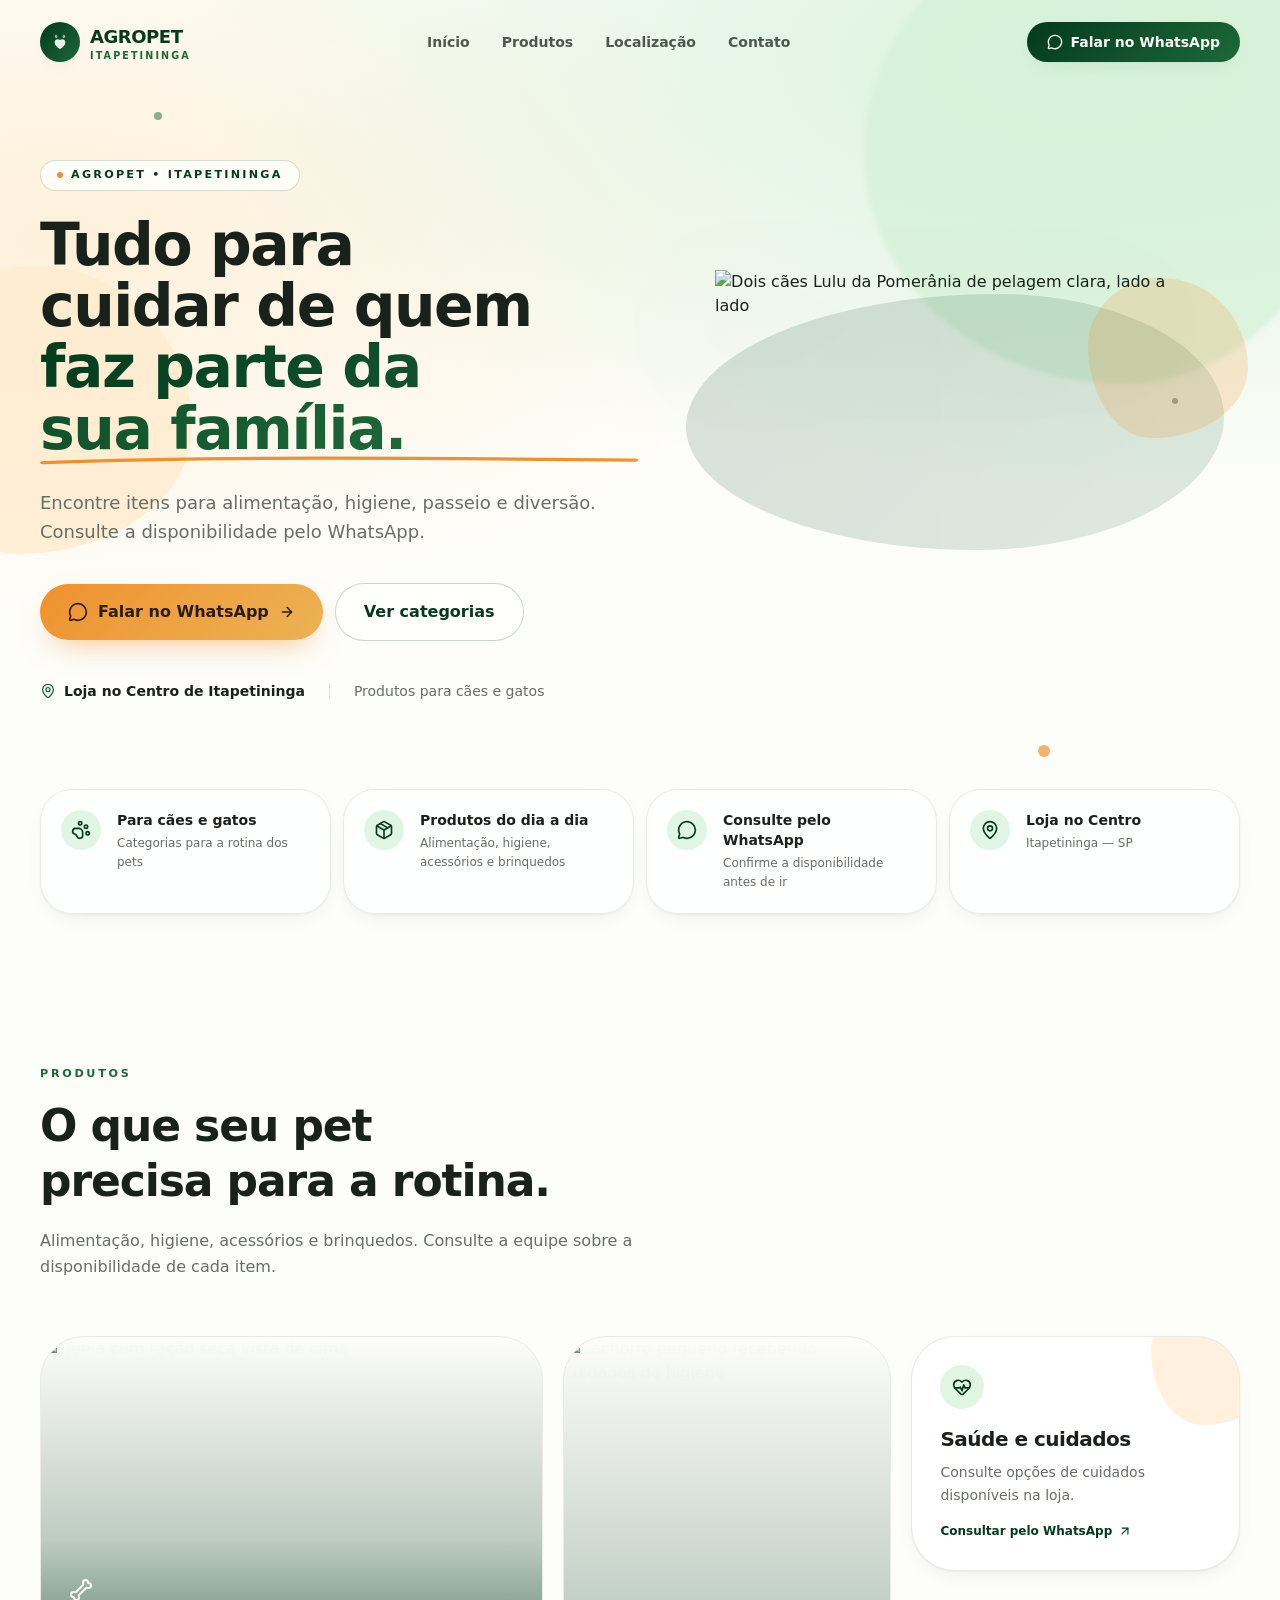
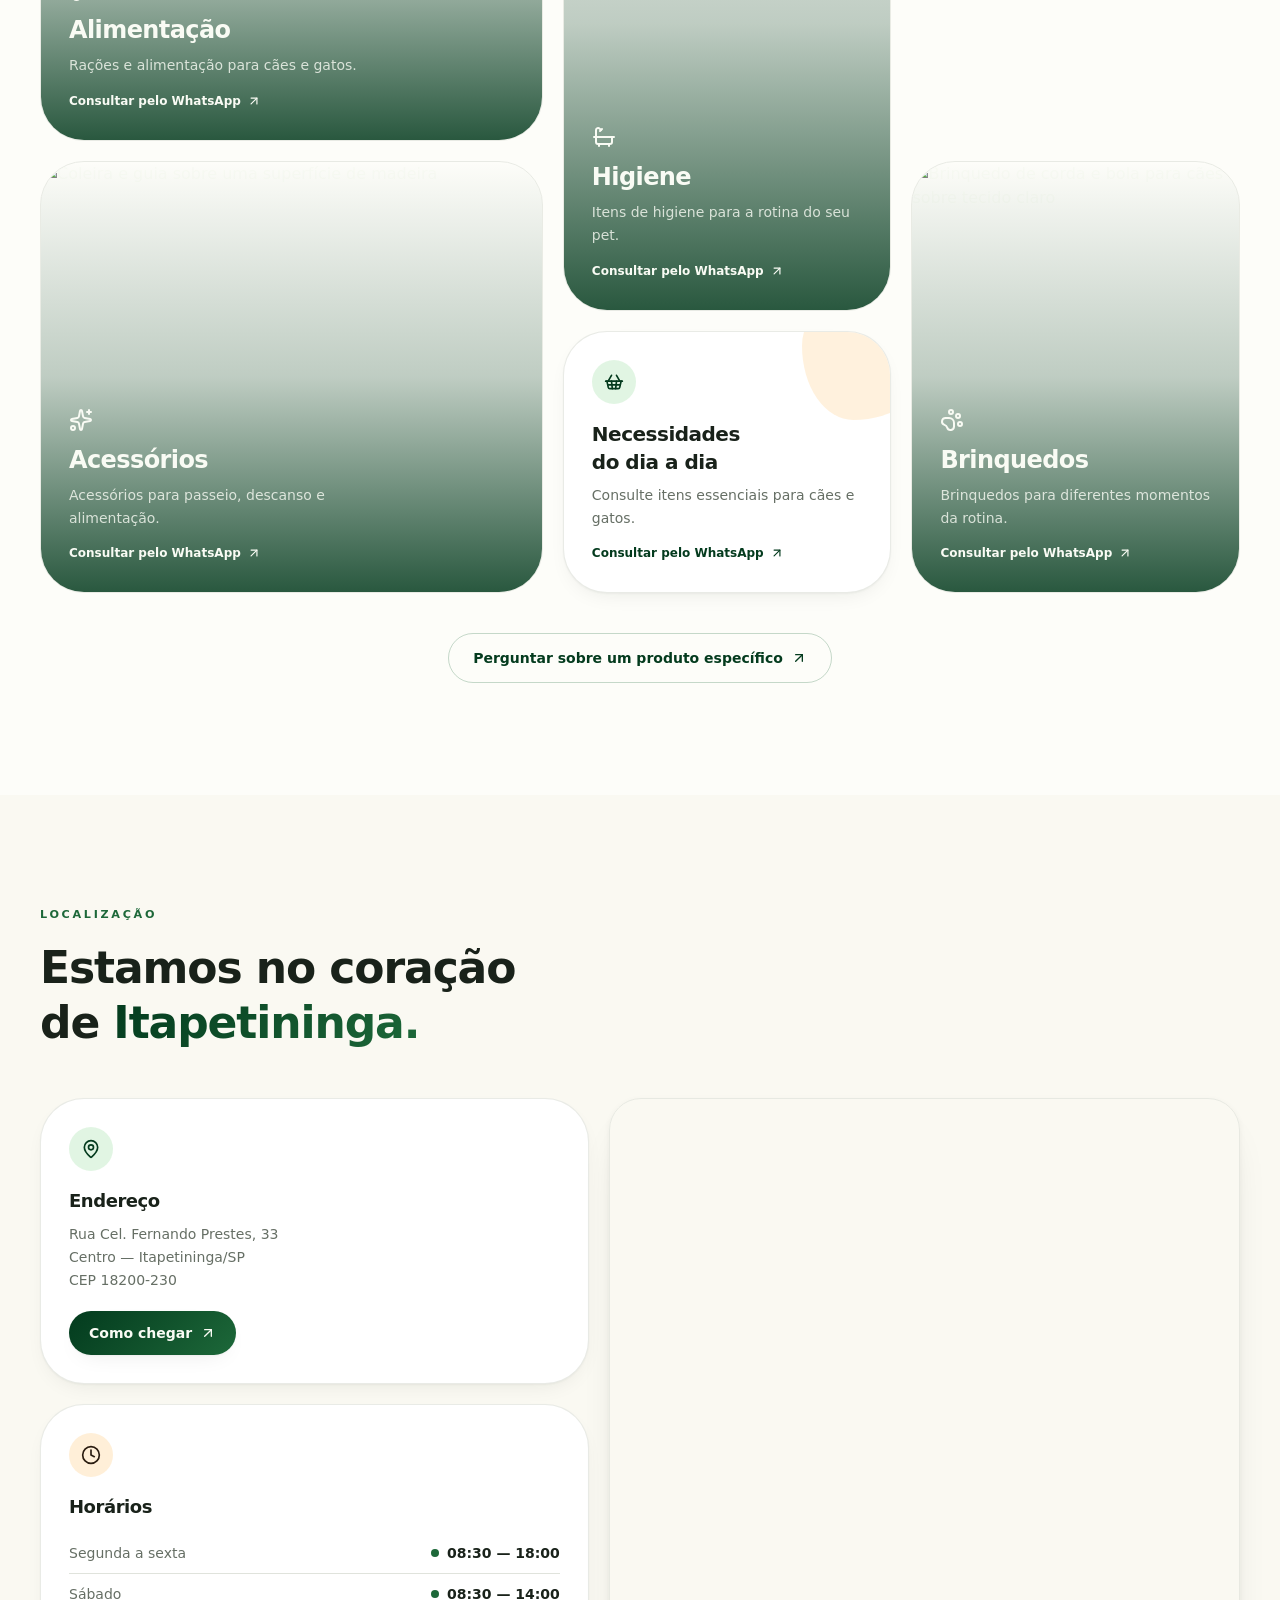
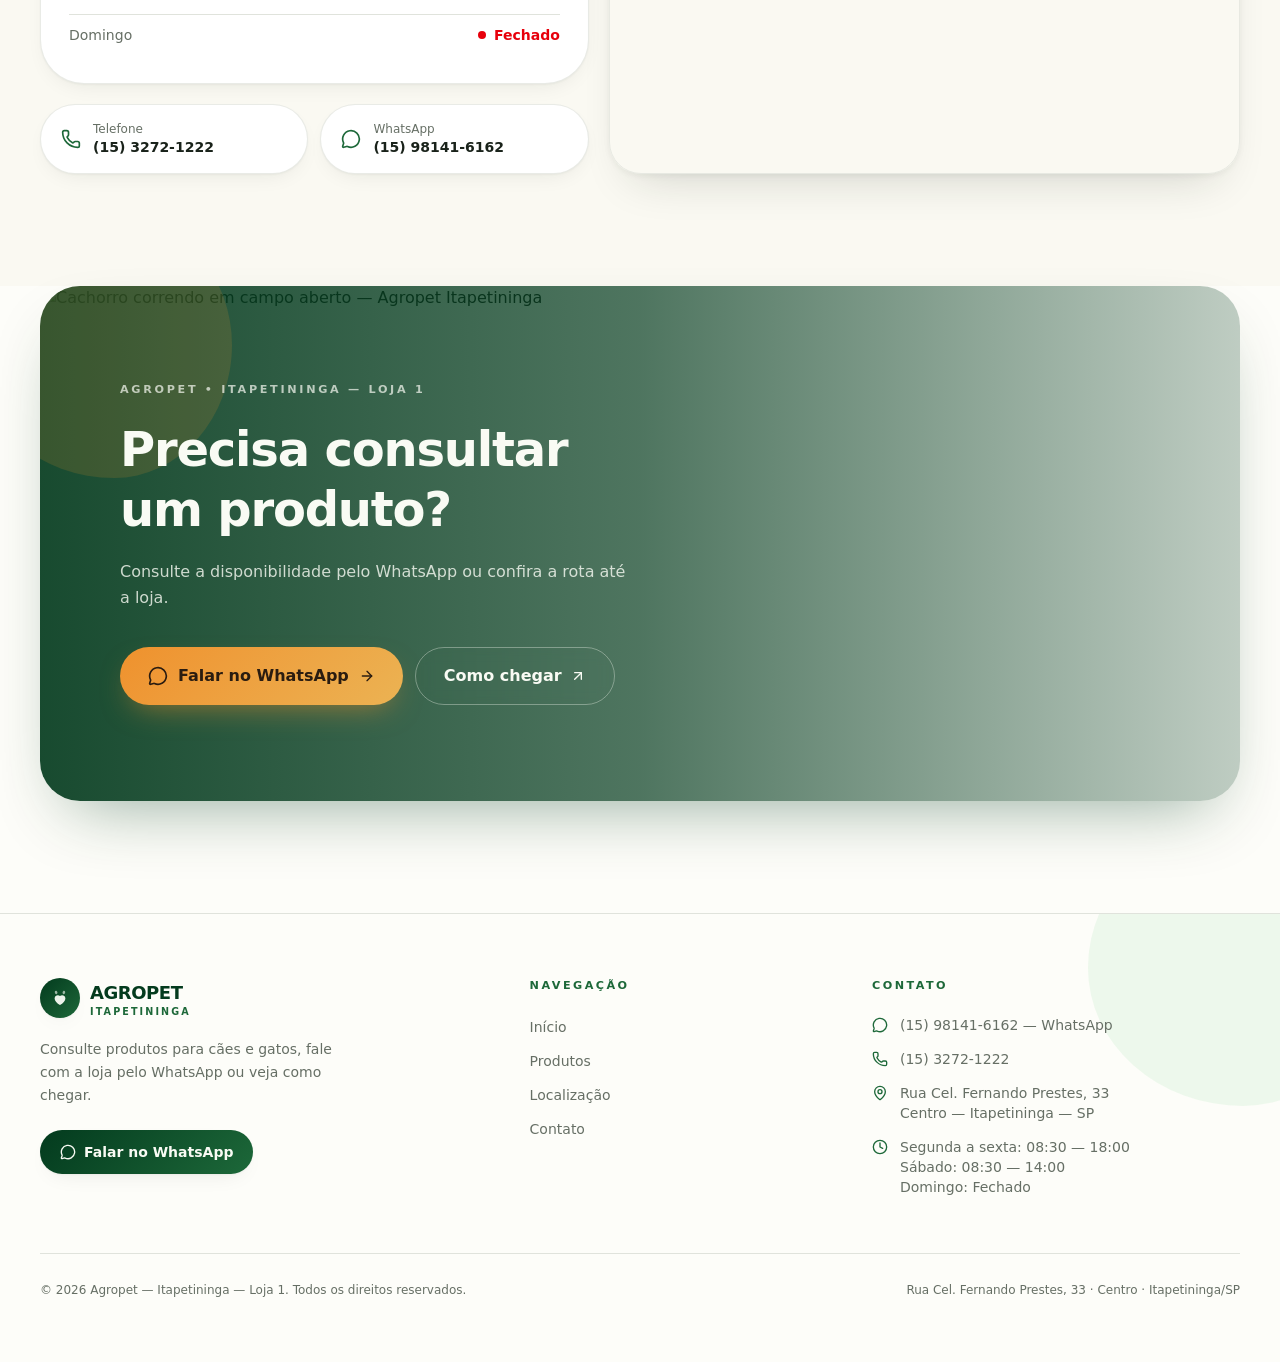
==== index.html @ 27185037 "Add files via upload" ====
<!doctype html><html lang="pt-BR"><head><meta charset="utf-8"><meta name="viewport" content="width=device-width,initial-scale=1"><title>Agropet — Estudo de Gustavo Furlan</title><meta name="description" content="Estudo de portfólio para a Agropet Itapetininga, por Gustavo Furlan."><link rel="preconnect" href="https://fonts.googleapis.com"><link rel="preconnect" href="https://fonts.gstatic.com" crossorigin><link href="fonts/fonts.css" rel="stylesheet"><link rel="stylesheet" href="style.css"><script src="script.js" defer></script></head><body><div id="root"></div><noscript>Ative o JavaScript para explorar este projeto. </noscript></body></html>
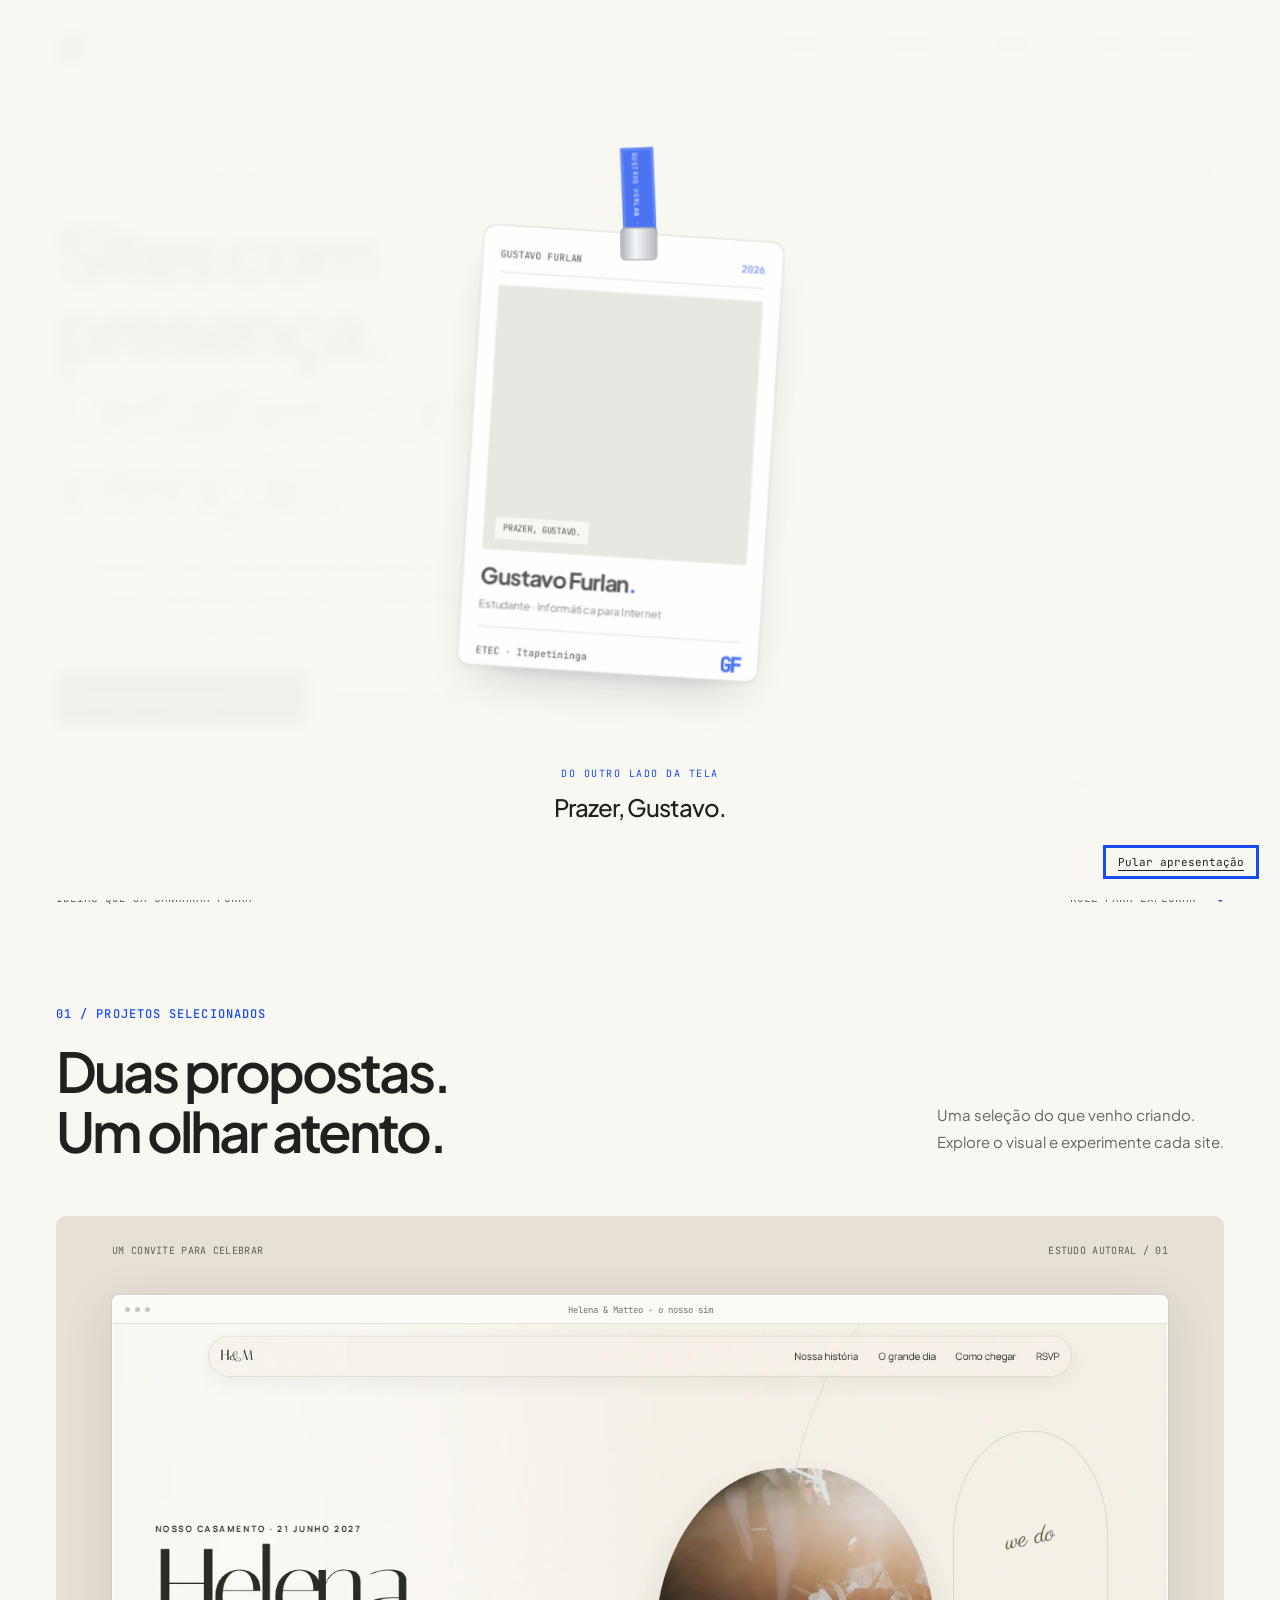
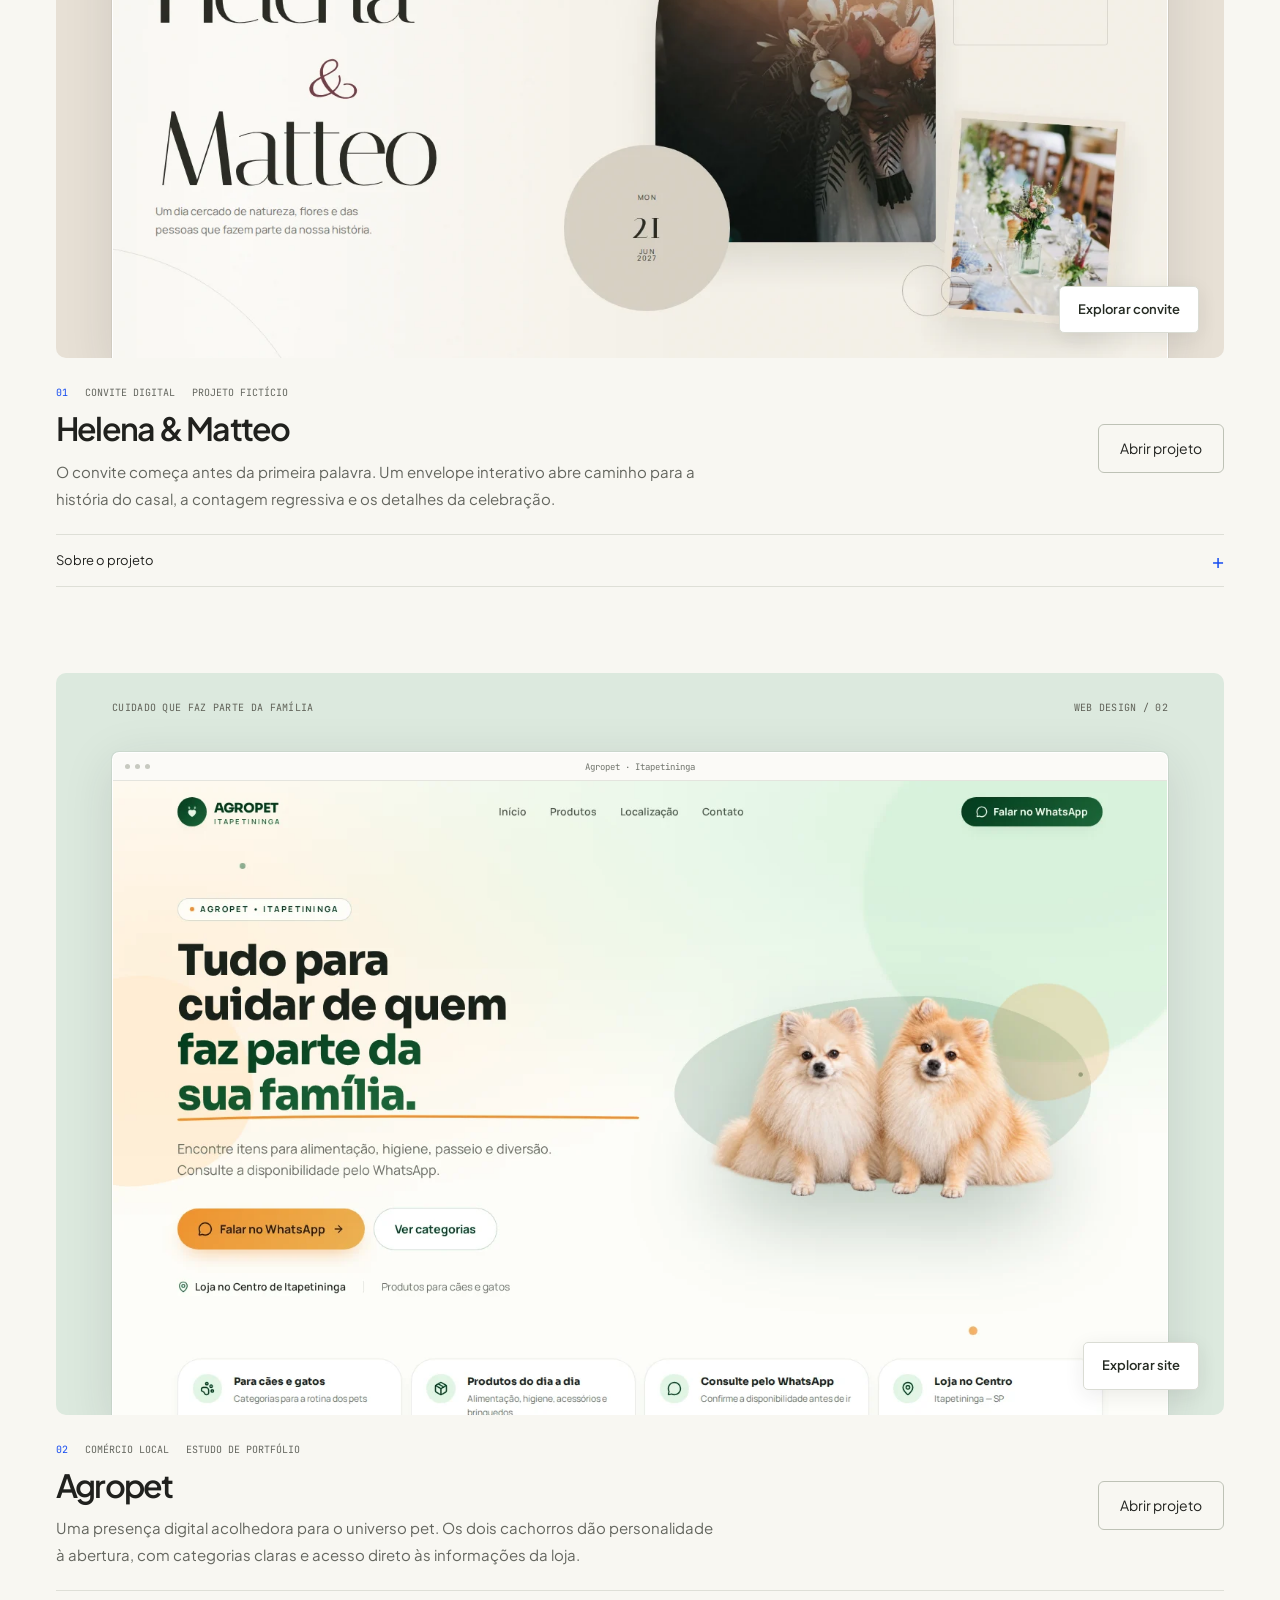
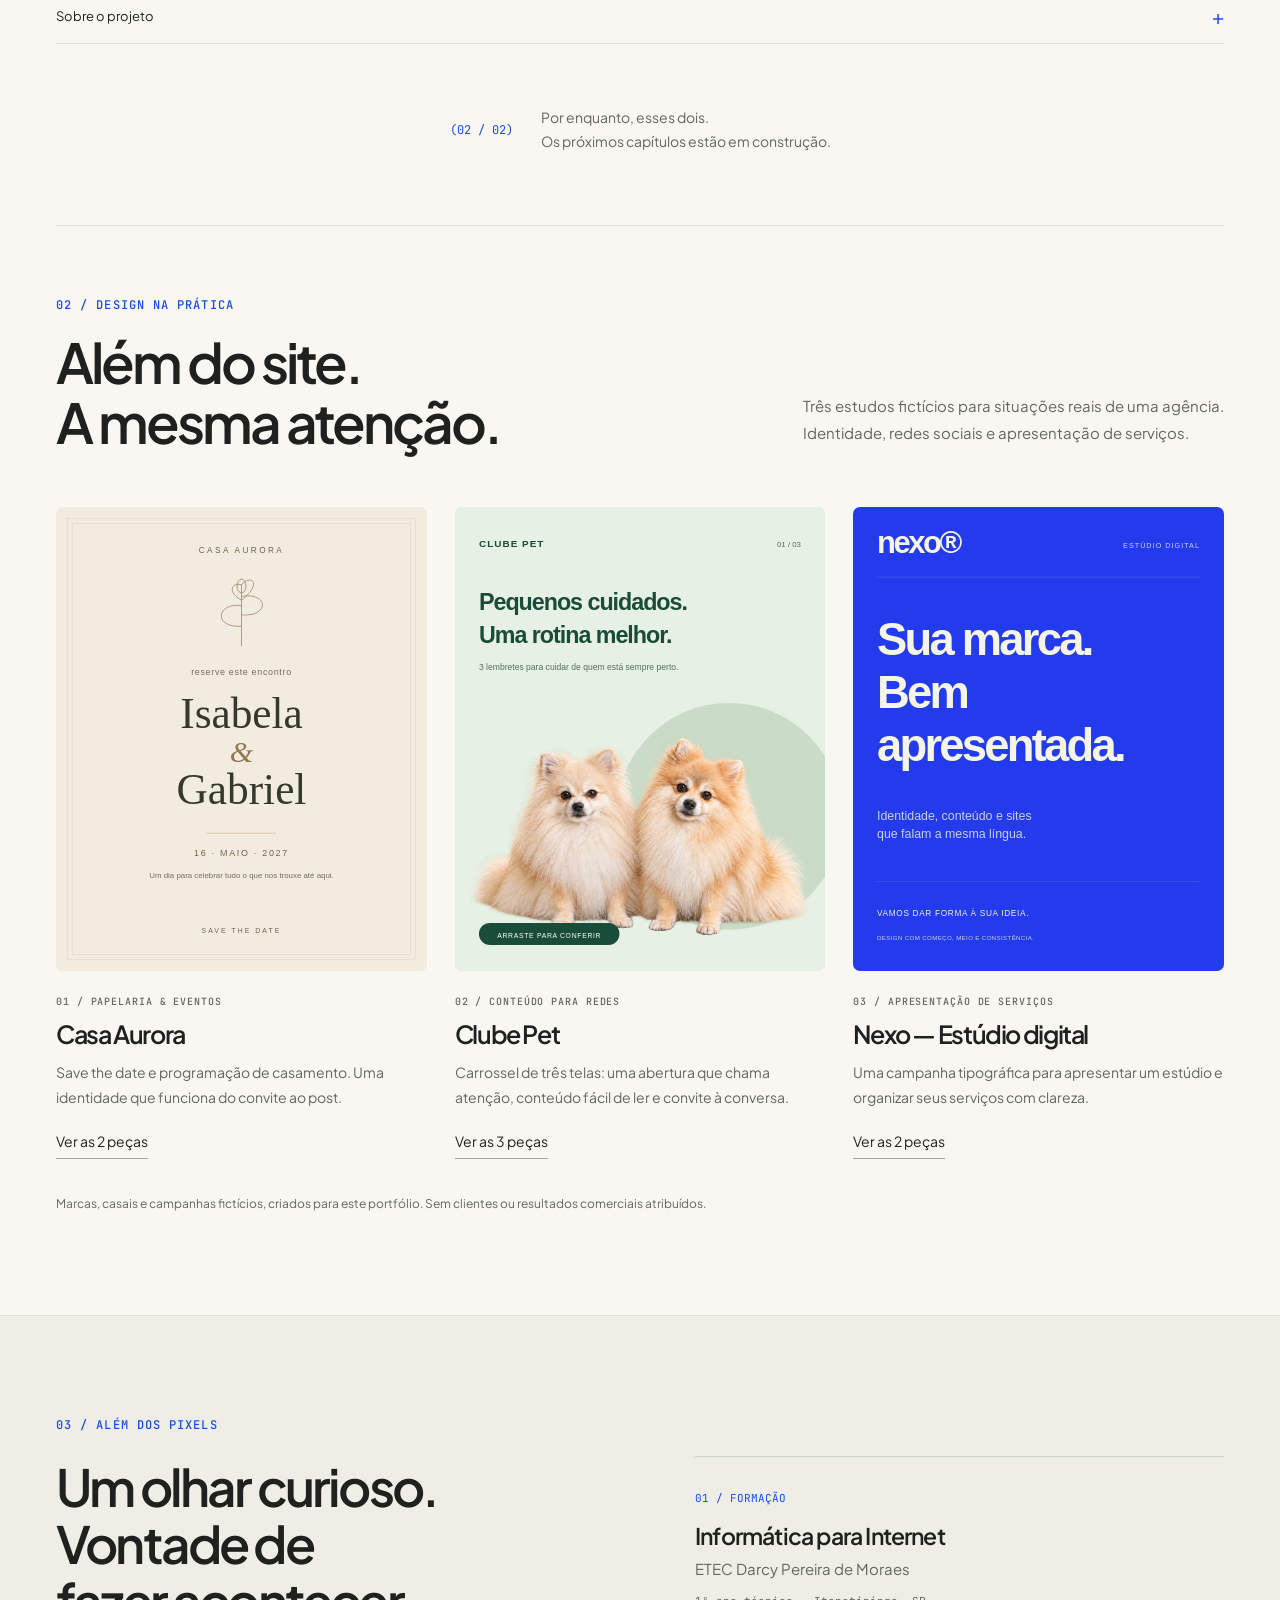
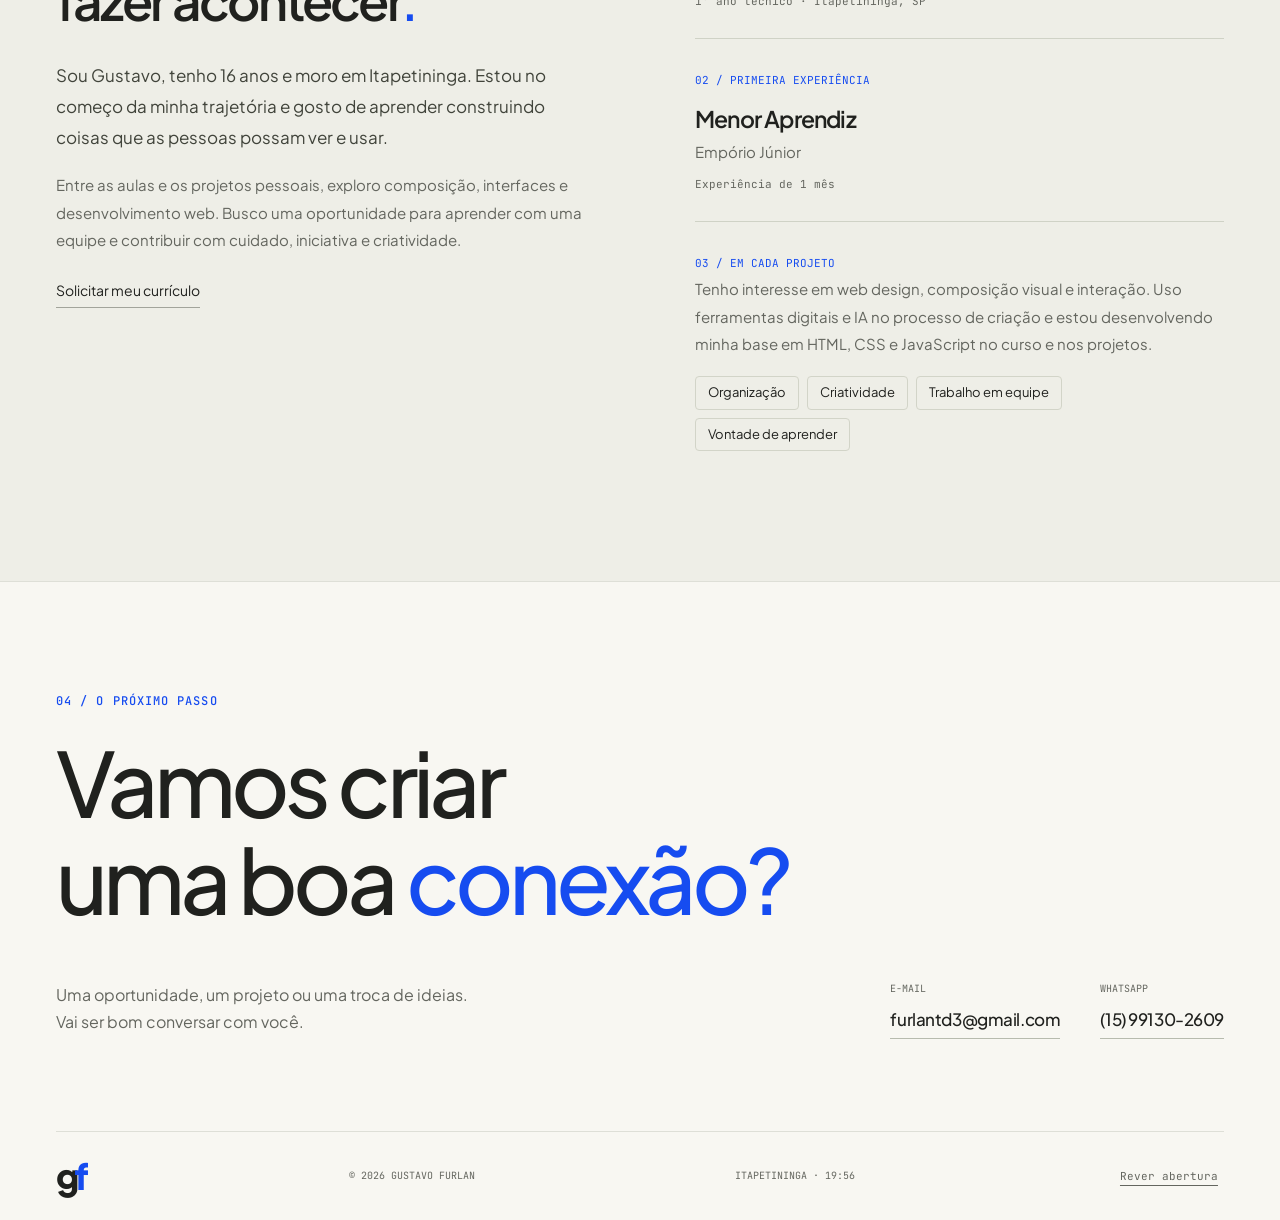
==== commit 6d241edc: "Add files via upload" ====
--- a/index.html
+++ b/index.html
@@ -1 +1,40 @@
-<!doctype html><html lang="pt-BR"><head><meta charset="utf-8"><meta name="viewport" content="width=device-width,initial-scale=1"><title>Agropet — Estudo de Gustavo Furlan</title><meta name="description" content="Estudo de portfólio para a Agropet Itapetininga, por Gustavo Furlan."><link rel="preconnect" href="https://fonts.googleapis.com"><link rel="preconnect" href="https://fonts.gstatic.com" crossorigin><link href="fonts/fonts.css" rel="stylesheet"><link rel="stylesheet" href="style.css"><script src="script.js" defer></script></head><body><div id="root"></div><noscript>Ative o JavaScript para explorar este projeto. </noscript></body></html>
+<!doctype html>
+<html lang="pt-BR">
+<head>
+<meta charset="UTF-8"><meta name="viewport" content="width=device-width,initial-scale=1">
+<title>Portfólio — Gustavo Furlan</title>
+<meta name="description" content="Portfólio de Gustavo Furlan. Estudante de Informática para Internet em Itapetininga. Projetos de web design, interfaces e experiências digitais.">
+<meta name="theme-color" content="#f8f7f2"><meta property="og:title" content="Portfólio — Gustavo Furlan"><meta property="og:description" content="Design, código e vontade de criar. Conheça meus projetos."><meta property="og:type" content="website">
+<link rel="icon" href="assets--favicon.svg" type="image/svg+xml">
+<link rel="preconnect" href="https://fonts.googleapis.com"><link rel="preconnect" href="https://fonts.gstatic.com" crossorigin>
+<link href="fonts--fonts.css" rel="stylesheet">
+<link rel="stylesheet" href="style.css"><script src="script.js" defer></script>
+</head>
+<body>
+<a class="skip" href="#conteudo">Pular para o conteúdo</a>
+<div class="intro" id="intro" aria-hidden="true">
+ <div class="intro-top"><span>GF / 2026</span><span>DESIGN & WEB</span></div>
+ <div class="intro-center"><span class="intro-kicker">Bem-vindo ao meu portfólio</span><div class="intro-name"><span>Gustavo</span><span>Furlan<span class="blue">.</span></span></div><div class="intro-line"></div><div class="intro-progress"><span>DESIGN · CÓDIGO · IDEIAS</span><span id="intro-percent">0%</span></div></div>
+ <div class="intro-bottom"><span>ITAPETININGA, SP</span><button id="skip-intro" tabindex="-1">Pular abertura</button></div>
+</div>
+<header class="header"><div class="header-inner"><a class="brand" href="#inicio" aria-label="Gustavo Furlan, início"><span class="brand-symbol">g<span>f</span></span><span>Gustavo Furlan<span class="blue">.</span></span></a><nav aria-label="Navegação principal"><a href="#projetos">Projetos <sup>02</sup></a><a href="#designs">Designs <sup>03</sup></a><a href="#sobre">Sobre</a><a href="#contato" class="nav-contact">Vamos conversar</a></nav><button class="menu-toggle" aria-expanded="false" aria-controls="mobile-nav">Menu <span>+</span></button></div><nav id="mobile-nav" class="mobile-nav" aria-label="Navegação móvel" hidden><a href="#projetos">Projetos</a><a href="#designs">Designs</a><a href="#sobre">Sobre mim</a><a href="#contato">Contato</a></nav></header>
+<main id="conteudo">
+<section class="hero wrap" id="inicio">
+ <div class="hero-copy"><div class="eyebrow"><span class="small-cross">+</span> DESIGN, CÓDIGO & NOVAS IDEIAS</div><h1>Sites com<br>presença.<br><span>Detalhes com<br class="desktop-break"> intenção.</span></h1><p>Sou Gustavo Furlan. Estudo Informática para Internet e transformo o que aprendo em sites com identidade, movimento e atenção a quem vai usar.</p><div class="hero-actions"><a class="button dark" href="#projetos">Conheça meus projetos <span class="button-count">02</span></a><a class="text-link" href="#sobre">Um pouco sobre mim</a></div><div class="hero-foot"><span>ITAPETININGA, SP</span><span>PORTFÓLIO PESSOAL · 2026</span></div></div>
+ <div class="badge-stage"><div class="stage-label"><span>01 / POR TRÁS DA TELA</span><span class="blue">É BOM TER VOCÊ AQUI.</span></div><div class="badge-rig" id="badge-rig"><div class="lanyard" aria-hidden="true"><span>GUSTAVO FURLAN · DESIGN & WEB ·</span></div><div class="badge-anchor" aria-hidden="true"></div><div class="badge-drag" id="badge-drag"><div class="badge" id="badge"><div class="badge-face badge-front"><div class="badge-top"><span>GUSTAVO FURLAN</span><span class="blue">2026</span></div><div class="portrait"><img src="assets--gustavo.webp" width="900" height="1200" alt="Retrato de Gustavo Furlan" fetchpriority="high" draggable="false"><span class="portrait-label">PRAZER, GUSTAVO.</span></div><div class="badge-name">Gustavo Furlan<span class="blue">.</span></div><div class="badge-role">Estudante · Informática para Internet</div><div class="badge-meta"><span>ETEC · Itapetininga</span><span class="badge-mark">GF</span></div></div><div class="badge-face badge-back" aria-hidden="true"><span class="eyebrow">UM POUCO DE MIM</span><strong>Aprender.<br>Criar.<br>Melhorar<span class="blue">.</span></strong><p>Gosto de ver uma ideia sair do papel e ganhar vida na tela. Estou construindo meu caminho com estudo, prática e vontade de fazer parte de uma equipe.</p><span class="back-sign">Gustavo Furlan</span><span class="badge-role">ITAPETININGA, SP · 01.05.2010</span></div></div></div></div><div class="badge-controls"><span>Segure, arraste e solte.</span><button id="flip-badge" aria-pressed="false">Virar crachá <span aria-hidden="true">⟳</span></button></div></div>
+</section>
+<div class="section-divider wrap"><span>IDEIAS QUE JÁ GANHARAM FORMA</span><span>ROLE PARA EXPLORAR <span aria-hidden="true">↓</span></span></div>
+<section class="projects wrap" id="projetos"><div class="section-heading reveal"><div><span class="eyebrow blue">01 / PROJETOS SELECIONADOS</span><h2>Duas propostas.<br>Um olhar atento.</h2></div><p>Uma seleção do que venho criando.<br>Explore o visual e experimente cada site.</p></div>
+<article class="project reveal"><a class="project-cover wedding-cover" href="projetos--casamento--index.html" aria-label="Abrir convite de casamento de Helena e Matteo"><div class="cover-top"><span>UM CONVITE PARA CELEBRAR</span><span>ESTUDO AUTORAL / 01</span></div><div class="browser-window"><div class="browser-bar"><i></i><i></i><i></i><span>Helena & Matteo · o nosso sim</span></div><img src="assets--casamento-preview.webp" width="1440" height="1000" alt="Tela do convite de casamento de Helena e Matteo" loading="lazy"></div><span class="cover-open">Explorar convite</span></a><div class="project-info"><div><div class="project-tags"><span>01</span><span>CONVITE DIGITAL</span><span>PROJETO FICTÍCIO</span></div><h3>Helena & Matteo</h3><p>O convite começa antes da primeira palavra. Um envelope interativo abre caminho para a história do casal, a contagem regressiva e os detalhes da celebração.</p></div><a class="project-link" href="projetos--casamento--index.html">Abrir projeto</a></div><details class="project-details"><summary>Sobre o projeto <span aria-hidden="true">+</span></summary><div class="detail-grid"><div><h4>A proposta</h4><p>Traduzir a delicadeza de um convite impresso em uma experiência digital para explorar no celular.</p></div><div><h4>O que explorar</h4><p>A abertura do envelope, a navegação pela história, a localização e a confirmação de presença demonstrativa.</p></div><div><h4>Contexto</h4><p>Estudo de portfólio com casal e evento fictícios. O formulário demonstra a interação e não envia confirmações.</p></div></div></details></article>
+<article class="project reveal"><a class="project-cover pet-cover" href="projetos--agropet--index.html" aria-label="Abrir projeto Agropet com os dois cachorros"><div class="cover-top"><span>CUIDADO QUE FAZ PARTE DA FAMÍLIA</span><span>WEB DESIGN / 02</span></div><div class="browser-window"><div class="browser-bar"><i></i><i></i><i></i><span>Agropet · Itapetininga</span></div><img src="assets--agropet-preview.webp" width="1440" height="1000" alt="Site Agropet com os dois cães Lulu da Pomerânia na abertura" loading="lazy"></div><span class="cover-open">Explorar site</span></a><div class="project-info"><div><div class="project-tags"><span>02</span><span>COMÉRCIO LOCAL</span><span>ESTUDO DE PORTFÓLIO</span></div><h3>Agropet</h3><p>Uma presença digital acolhedora para o universo pet. Os dois cachorros dão personalidade à abertura, com categorias claras e acesso direto às informações da loja.</p></div><a class="project-link" href="projetos--agropet--index.html">Abrir projeto</a></div><details class="project-details"><summary>Sobre o projeto <span aria-hidden="true">+</span></summary><div class="detail-grid"><div><h4>A proposta</h4><p>Facilitar a descoberta de produtos e o contato com uma loja de bairro, com uma linguagem visual próxima e acolhedora.</p></div><div><h4>O que explorar</h4><p>A composição com os cachorros, as categorias de produtos, o menu no celular e a seção de localização.</p></div><div><h4>Contexto</h4><p>Apresentação como estudo de portfólio. Os canais da loja pertencem ao projeto original; não representam um trabalho contratado confirmado.</p></div></div></details></article>
+<div class="projects-end"><span class="blue">(02 / 02)</span><p>Por enquanto, esses dois.<br>Os próximos capítulos estão em construção.</p></div>
+</section>
+<section class="designs wrap" id="designs"><div class="section-heading reveal"><div><span class="eyebrow blue">02 / DESIGN NA PRÁTICA</span><h2>Além do site.<br>A mesma atenção.</h2></div><p>Três estudos fictícios para situações reais de uma agência.<br>Identidade, redes sociais e apresentação de serviços.</p></div><div class="design-grid">
+<article class="design-card reveal"><a href="designs--casa-aurora.html" class="design-art"><img src="designs--casa-aurora-save-the-date.svg" width="1080" height="1350" alt="Save the date em tons de papel e verde, para Isabela e Gabriel" loading="lazy"></a><span class="eyebrow">01 / PAPELARIA & EVENTOS</span><h3>Casa Aurora</h3><p>Save the date e programação de casamento. Uma identidade que funciona do convite ao post.</p><a href="designs--casa-aurora.html" class="text-link">Ver as 2 peças</a></article>
+<article class="design-card reveal"><a href="designs--clube-pet.html" class="design-art"><img src="designs--pet-carrossel-01.svg" width="1080" height="1350" alt="Capa do carrossel Clube Pet com os dois cachorros" loading="lazy"></a><span class="eyebrow">02 / CONTEÚDO PARA REDES</span><h3>Clube Pet</h3><p>Carrossel de três telas: uma abertura que chama atenção, conteúdo fácil de ler e convite à conversa.</p><a href="designs--clube-pet.html" class="text-link">Ver as 3 peças</a></article>
+<article class="design-card reveal"><a href="designs--nexo.html" class="design-art"><img src="designs--nexo-servicos.svg" width="1080" height="1350" alt="Campanha Nexo em azul intenso com tipografia branca" loading="lazy"></a><span class="eyebrow">03 / APRESENTAÇÃO DE SERVIÇOS</span><h3>Nexo — Estúdio digital</h3><p>Uma campanha tipográfica para apresentar um estúdio e organizar seus serviços com clareza.</p><a href="designs--nexo.html" class="text-link">Ver as 2 peças</a></article>
+</div><p class="design-note">Marcas, casais e campanhas fictícios, criados para este portfólio. Sem clientes ou resultados comerciais atribuídos.</p></section>
+<section class="about" id="sobre"><div class="wrap about-grid"><div class="reveal"><span class="eyebrow blue">03 / ALÉM DOS PIXELS</span><h2>Um olhar curioso.<br>Vontade de<br>fazer acontecer<span class="blue">.</span></h2><p class="about-lead">Sou Gustavo, tenho 16 anos e moro em Itapetininga. Estou no começo da minha trajetória e gosto de aprender construindo coisas que as pessoas possam ver e usar.</p><p>Entre as aulas e os projetos pessoais, exploro composição, interfaces e desenvolvimento web. Busco uma oportunidade para aprender com uma equipe e contribuir com cuidado, iniciativa e criatividade.</p><a class="text-link" href="https://wa.me/5515991302609?text=Ol%C3%A1%2C%20Gustavo!%20Vi%20seu%20portf%C3%B3lio%20e%20gostaria%20de%20receber%20seu%20curr%C3%ADculo." target="_blank" rel="noopener noreferrer">Solicitar meu currículo</a></div><div class="trajectory reveal"><div class="trajectory-row"><span class="row-index">01 / FORMAÇÃO</span><h3>Informática para Internet</h3><p>ETEC Darcy Pereira de Moraes</p><span class="row-note">1º ano técnico · Itapetininga, SP</span></div><div class="trajectory-row"><span class="row-index">02 / PRIMEIRA EXPERIÊNCIA</span><h3>Menor Aprendiz</h3><p>Empório Júnior</p><span class="row-note">Experiência de 1 mês</span></div><div class="trajectory-row"><span class="row-index">03 / EM CADA PROJETO</span><p>Tenho interesse em web design, composição visual e interação. Uso ferramentas digitais e IA no processo de criação e estou desenvolvendo minha base em HTML, CSS e JavaScript no curso e nos projetos.</p><div class="value-tags"><span>Organização</span><span>Criatividade</span><span>Trabalho em equipe</span><span>Vontade de aprender</span></div></div></div></div></section>
+<section class="design-lab wrap" id="design-lab" hidden><div><span class="eyebrow blue">LABORATÓRIO / IA & COMPOSIÇÃO</span><h2>Uma ideia.<br>Uma primeira direção.</h2><p>Descreva um negócio fictício. A IA sugere texto e cores, e o laboratório monta uma peça tipográfica para você baixar. É um ponto de partida para explorar.</p><form id="lab-form"><label>Sua ideia<textarea name="brief" rows="3" minlength="10" maxlength="600" required placeholder="Ex.: uma sorveteria artesanal, alegre, com tons de pistache e morango."></textarea></label><button class="button dark" type="submit">Gerar proposta</button><p id="lab-status" role="status" aria-live="polite"></p><small>O texto será enviado à OpenAI para gerar a proposta. Não inclua dados pessoais. Há limites de uso.</small></form></div><div class="lab-preview"><div id="lab-placeholder">DESIGN LAB<span>Sua proposta aparece aqui.</span></div><img id="lab-result" alt="Proposta de design gerada pelo laboratório" hidden><a id="lab-download" class="button dark" download="minha-proposta.svg" hidden>Baixar SVG</a></div></section><section class="contact wrap" id="contato"><div class="reveal"><span class="eyebrow blue">04 / O PRÓXIMO PASSO</span><h2>Vamos criar<br>uma boa <em>conexão?</em></h2></div><div class="contact-bottom reveal"><p>Uma oportunidade, um projeto ou uma troca de ideias.<br>Vai ser bom conversar com você.</p><div class="contact-links"><a href="mailto:furlantd3@gmail.com"><span>E-MAIL</span><strong>furlantd3@gmail.com</strong></a><a href="https://wa.me/5515991302609" target="_blank" rel="noopener noreferrer"><span>WHATSAPP</span><strong>(15) 99130-2609</strong></a></div></div><div class="contact-form-wrap" id="message-area" hidden><div><h3>Prefere deixar uma mensagem?</h3><p>Conte sobre a oportunidade ou o projeto. Uso seus dados apenas para responder a este contato.</p></div><form id="contact-form"><div class="form-row"><label>Seu nome<input name="name" required minlength="2" maxlength="80" autocomplete="name"></label><label>Seu e-mail<input name="email" type="email" required maxlength="254" autocomplete="email"></label></div><label>Mensagem<textarea name="message" required minlength="20" maxlength="4000" rows="4" placeholder="Me conte um pouco sobre o que você tem em mente."></textarea></label><div class="honeypot" aria-hidden="true"><label>Seu site<input name="website" tabindex="-1" autocomplete="off"></label></div><div class="form-bottom"><button class="button dark" type="submit">Enviar mensagem</button><p id="form-status" role="status" aria-live="polite"></p></div><small>Ao enviar, você autoriza uma resposta ao e-mail informado. Seus dados não são usados para publicidade.</small></form></div></section>
+</main><footer class="wrap footer"><a href="#inicio" class="brand-symbol" aria-label="Voltar ao início">g<span>f</span></a><span>© 2026 GUSTAVO FURLAN</span><span>ITAPETININGA · <time id="clock">BRASIL</time></span><button id="replay-intro">Rever abertura</button></footer>
+<div class="badge-spotlight" id="badge-spotlight" hidden aria-hidden="true"><div class="spotlight-caption"><span>DO OUTRO LADO DA TELA</span><strong>Prazer, Gustavo.</strong></div><button id="skip-spotlight" tabindex="-1">Pular apresentação</button></div></body></html>
--- a/fonts--fonts.css
+++ b/fonts--fonts.css
@@ -0,0 +1,49 @@
+@font-face {
+  font-family: 'JetBrains Mono';
+  font-style: normal;
+  font-weight: 400;
+  font-display: swap;
+  src: url(fonts--font-0.woff2) format('truetype');
+}
+@font-face {
+  font-family: 'JetBrains Mono';
+  font-style: normal;
+  font-weight: 500;
+  font-display: swap;
+  src: url(fonts--font-1.woff2) format('truetype');
+}
+@font-face {
+  font-family: 'Plus Jakarta Sans';
+  font-style: normal;
+  font-weight: 400;
+  font-display: swap;
+  src: url(fonts--font-2.woff2) format('truetype');
+}
+@font-face {
+  font-family: 'Plus Jakarta Sans';
+  font-style: normal;
+  font-weight: 500;
+  font-display: swap;
+  src: url(fonts--font-3.woff2) format('truetype');
+}
+@font-face {
+  font-family: 'Plus Jakarta Sans';
+  font-style: normal;
+  font-weight: 600;
+  font-display: swap;
+  src: url(fonts--font-4.woff2) format('truetype');
+}
+@font-face {
+  font-family: 'Plus Jakarta Sans';
+  font-style: normal;
+  font-weight: 700;
+  font-display: swap;
+  src: url(fonts--font-5.woff2) format('truetype');
+}
+@font-face {
+  font-family: 'Plus Jakarta Sans';
+  font-style: normal;
+  font-weight: 800;
+  font-display: swap;
+  src: url(fonts--font-6.woff2) format('truetype');
+}
--- a/style.css
+++ b/style.css
@@ -0,0 +1,11 @@
+:root{--paper:#f8f7f2;--ink:#20211e;--muted:#64665f;--line:#dedfd7;--blue:#164cf0;--white:#fff;--mono:'JetBrains Mono',monospace;--sans:'Plus Jakarta Sans',Arial,sans-serif}*{box-sizing:border-box}html{scroll-behavior:smooth;scroll-padding-top:110px}body{margin:0;background:var(--paper);color:var(--ink);font-family:var(--sans);font-size:16px;line-height:1.65;-webkit-font-smoothing:antialiased}a{color:inherit;text-decoration:none}button{font:inherit;color:inherit;cursor:pointer}button,a{-webkit-tap-highlight-color:transparent}button{background:none;border:0}img{display:block;max-width:100%}h1,h2,h3,h4,p{margin:0}h1,h2,h3{line-height:1.08;font-weight:600;letter-spacing:-.055em}button:focus-visible,a:focus-visible,summary:focus-visible{outline:3px solid var(--blue);outline-offset:6px}::selection{background:#dbe4ff;color:#102da0}.wrap{width:min(1280px,calc(100% - 112px));margin-inline:auto}.blue{color:var(--blue)}.eyebrow{font:500 12px/1.5 var(--mono);letter-spacing:.09em;display:block}.skip{position:fixed;top:-80px;left:24px;z-index:200;background:var(--ink);color:white;padding:12px 20px}.skip:focus{top:12px}.header{position:sticky;top:0;z-index:30;background:rgb(248 247 242 / .94);backdrop-filter:blur(16px);border-bottom:1px solid var(--line)}.header-inner{height:86px;width:min(1440px,calc(100% - 112px));margin:auto;display:flex;justify-content:space-between;align-items:center}.brand{display:flex;align-items:center;gap:14px;font-size:15px;font-weight:700;letter-spacing:-.04em}.brand-symbol{display:inline-flex;font-size:36px;line-height:1;font-weight:800;letter-spacing:-.14em;margin-right:6px}.brand-symbol>span{color:var(--blue)}.header nav{display:flex;align-items:center;gap:36px;font-size:14px}.header nav a{transition:color .2s}.header nav a:hover{color:var(--blue)}sup{font:10px var(--mono);color:var(--blue);margin-left:5px}.header .nav-contact{border:1px solid #c9cbc3;padding:10px 20px;border-radius:6px}.menu-toggle,.header .mobile-nav{display:none}.hero{min-height:760px;display:grid;grid-template-columns:1.2fr 1fr;gap:70px;padding-top:78px;padding-bottom:56px;align-items:center}.hero h1{font-size:clamp(58px,5.9vw,86px);letter-spacing:-.065em;line-height:1.025;margin:25px 0 28px;font-weight:650}.hero h1>span{color:#74766d;font-weight:400}.hero-copy>.eyebrow{display:flex;align-items:center;gap:10px}.small-cross{font-size:23px;line-height:1;color:var(--blue)}.hero-copy>p{font-size:17px;line-height:1.8;max-width:490px;color:var(--muted)}.hero-actions{display:flex;align-items:center;gap:24px;margin-top:30px}.button{display:inline-flex;align-items:center;justify-content:center;gap:20px;padding:15px 20px;border-radius:6px;font-size:14px;font-weight:600;transition:background .25s,transform .25s}.button:hover{transform:translateY(-3px)}.dark{background:var(--ink);color:white}.dark:hover{background:var(--blue)}.button-count{font:12px var(--mono);border-left:1px solid #ffffff60;padding-left:16px}.text-link{font-size:14px;border-bottom:1px solid #a2a49b;padding-bottom:5px}.text-link:hover{color:var(--blue);border-color:var(--blue)}.hero-foot{display:flex;gap:26px;margin-top:52px;padding-top:20px;border-top:1px solid var(--line);font:11px var(--mono);color:var(--muted)}.badge-stage{position:relative;align-self:stretch;display:flex;flex-direction:column;justify-content:center;align-items:center;min-width:0}.stage-label{width:100%;display:flex;justify-content:space-between;gap:10px;font:10px var(--mono);position:absolute;top:0;color:var(--muted)}.badge-rig{position:relative;padding-top:88px;perspective:1100px;width:310px;margin-top:10px}.lanyard{position:absolute;top:0;left:calc(50% - 17px);height:105px;width:34px;background:var(--blue);transform:rotate(-2deg);box-shadow:inset 0 0 0 3px #ffffff25;overflow:hidden}.lanyard span{writing-mode:vertical-rl;font:7px var(--mono);color:white;letter-spacing:.1em;white-space:nowrap;position:absolute;top:5px;left:10px}.badge-anchor{position:absolute;top:82px;left:calc(50% - 19px);width:38px;height:34px;background:linear-gradient(90deg,#999eaa,#f5f5f5 40%,#a4a7af);border:1px solid #8f939c;border-radius:5px;z-index:3;pointer-events:none}.badge-drag{touch-action:pan-y;cursor:grab;transform:rotate(4deg);transform-origin:50% -60px;will-change:transform;position:relative;z-index:2;user-select:none}.badge-drag.dragging{cursor:grabbing}.badge{position:relative;height:454px;transform-style:preserve-3d;transition:transform .7s cubic-bezier(.2,.65,.2,1)}.badge.flipped{transform:rotateY(180deg)}.badge-face{position:absolute;inset:0;background:#fff;border:1px solid #d5d6ce;border-radius:13px;padding:18px;backface-visibility:hidden;box-shadow:0 25px 45px -24px #252a3960,0 4px 6px #2020200c}.badge-top{display:flex;justify-content:space-between;font:10px var(--mono);padding:4px 0 12px;border-bottom:1px solid var(--line);margin-bottom:13px}.portrait{height:272px;position:relative;background:#e3e2dc;border-radius:3px;overflow:hidden}.portrait img{width:100%;height:100%;object-fit:cover;object-position:50% 35%;filter:grayscale(1)}.portrait-label{position:absolute;bottom:12px;left:12px;font:9px var(--mono);background:var(--paper);padding:5px 8px}.badge-name{font-size:23px;font-weight:700;letter-spacing:-.05em;margin-top:13px;line-height:1.2}.badge-role{font-size:11px;color:var(--muted);margin-top:6px}.badge-meta{border-top:1px solid var(--line);margin-top:14px;padding-top:10px;display:flex;justify-content:space-between;align-items:center;font:10px var(--mono)}.badge-mark{font-size:21px;letter-spacing:-.1em;color:var(--blue);font-weight:700}.badge-back{transform:rotateY(180deg);display:flex;flex-direction:column;justify-content:space-between;padding:26px;background:#eceff8}.badge-back strong{font-size:43px;line-height:1.08;letter-spacing:-.05em}.badge-back p{font-size:14px;line-height:1.65;color:var(--muted)}.back-sign{font-size:20px;letter-spacing:-.05em}.badge-controls{margin-top:35px;display:flex;align-items:center;gap:16px;font:11px var(--mono);color:var(--muted)}.badge-controls button{font:11px var(--mono);border-bottom:1px solid #bfc1b8;padding:4px 0;color:var(--ink)}.badge-controls button span{font-size:17px;margin-left:5px}.section-divider{display:flex;justify-content:space-between;border-top:1px solid var(--line);padding-top:22px;font:11px var(--mono);color:var(--muted)}.section-divider>span:last-child span{margin-left:14px;color:var(--blue)}.projects{padding-block:100px 72px}.section-heading{display:flex;align-items:flex-end;justify-content:space-between;gap:40px;margin-bottom:56px}.section-heading h2{font-size:clamp(38px,4.3vw,62px);margin-top:18px}.section-heading>p{color:var(--muted);font-size:15px;line-height:1.8;padding-bottom:5px}.project+.project{margin-top:86px}.project-cover{display:block;padding:28px 56px 0;border-radius:10px;position:relative;overflow:hidden;isolation:isolate}.wedding-cover{background:#e7e0d5}.pet-cover{background:#dce9de}.cover-top{display:flex;justify-content:space-between;font:10px var(--mono);letter-spacing:.03em;color:#5f6157;margin-bottom:32px;gap:16px}.browser-window{border:1px solid #ffffff90;border-radius:7px 7px 0 0;background:#fff;overflow:hidden;box-shadow:0 0 0 1px #292e2310,0 12px 50px #252b3220;transform:translateY(6px);transition:transform .6s cubic-bezier(.2,.65,.2,1)}.project-cover:hover .browser-window{transform:translateY(0) scale(1.015)}.browser-bar{height:28px;display:flex;align-items:center;gap:5px;background:#fbfaf7;padding-inline:12px;color:#71756d;font:9px var(--mono);border-bottom:1px solid #e4e4de}.browser-bar i{height:5px;width:5px;background:#c7c9c0;border-radius:50%}.browser-bar>span{position:absolute;left:30%;right:30%;text-align:center;white-space:nowrap}.browser-window>img{width:100%;height:auto;aspect-ratio:1.65;object-fit:cover;object-position:top}.cover-open{position:absolute;bottom:25px;right:25px;background:white;color:#252b23;padding:12px 18px;border:1px solid #dadcd4;border-radius:5px;box-shadow:0 5px 20px #20202015;font-size:13px;font-weight:600;transition:background .2s,color .2s}.project-cover:hover .cover-open{background:var(--ink);color:white}.project-info{display:flex;justify-content:space-between;align-items:center;gap:40px;padding-top:28px}.project-tags{display:flex;gap:17px;font:10px var(--mono);color:var(--muted);flex-wrap:wrap}.project-tags>span:first-child{color:var(--blue)}.project h3{font-size:32px;margin:12px 0}.project-info p{font-size:15px;color:var(--muted);max-width:665px;line-height:1.8}.project-link{white-space:nowrap;font-size:14px;border:1px solid #bec2b6;border-radius:6px;padding:12px 21px;transition:background .2s}.project-link:hover{background:var(--ink);color:white}.project-details{margin-top:22px;border-top:1px solid var(--line);border-bottom:1px solid var(--line)}.project-details summary{list-style:none;display:flex;justify-content:space-between;padding:15px 0;font-size:13px;cursor:pointer}.project-details summary::-webkit-details-marker{display:none}.project-details summary span{font-size:20px;line-height:1;color:var(--blue);transition:transform .2s}.project-details[open] summary span{transform:rotate(45deg)}.detail-grid{display:grid;grid-template-columns:repeat(3,1fr);gap:35px;padding:18px 0 30px}.detail-grid h4{font-size:14px;font-weight:600;margin-bottom:10px}.detail-grid p{font-size:14px;color:var(--muted)}.projects-end{display:flex;align-items:center;justify-content:center;gap:28px;margin-top:62px}.projects-end>span{font:12px var(--mono)}.projects-end p{font-size:14px;color:var(--muted);line-height:1.7}.about{background:#eeeee7;padding-block:100px;border-top:1px solid var(--line);border-bottom:1px solid var(--line)}.about-grid{display:grid;grid-template-columns:1fr 1fr;gap:110px}.about h2{font-size:clamp(36px,4vw,55px);margin:24px 0 30px;line-height:1.12}.about p{color:var(--muted);font-size:15px;line-height:1.85}.about .about-lead{font-size:17px;color:#41443b;margin-bottom:17px}.about .text-link{display:inline-block;margin-top:25px}.trajectory{padding-top:40px}.trajectory-row{border-top:1px solid #cfd2c6;padding:26px 0 30px}.row-index{font:11px var(--mono);color:var(--blue)}.trajectory h3{font-size:23px;letter-spacing:-.035em;margin:15px 0 6px}.row-note{font:11px var(--mono);color:var(--muted);display:block;margin-top:12px}.value-tags{display:flex;flex-wrap:wrap;gap:8px;margin-top:18px}.value-tags span{font-size:13px;border:1px solid #d2d4c8;border-radius:4px;padding:5px 12px}.contact{padding-top:110px;padding-bottom:92px}.contact h2{font-size:clamp(48px,7vw,98px);font-weight:500;margin-top:24px;line-height:1.08}.contact h2 em{font-style:normal;color:var(--blue)}.contact-bottom{display:flex;justify-content:space-between;gap:40px;margin-top:55px}.contact-bottom>p{font-size:16px;color:var(--muted)}.contact-links{display:flex;gap:40px}.contact-links a{display:flex;flex-direction:column;gap:10px}.contact-links span{font:10px var(--mono);color:var(--muted)}.contact-links strong{font-size:17px;font-weight:500;letter-spacing:-.025em;border-bottom:1px solid #b7bbae;padding-bottom:4px}.contact-links a:hover strong{color:var(--blue);border-color:var(--blue)}.footer{border-top:1px solid var(--line);padding-block:26px;display:flex;align-items:center;justify-content:space-between;gap:20px;font:10px var(--mono);color:var(--muted)}.footer .brand-symbol{font-family:var(--sans);color:var(--ink)}.footer button{font:11px var(--mono);text-decoration:underline;text-underline-offset:5px}.intro{display:none;position:fixed;inset:0;z-index:100;background:#20231f;color:var(--paper);padding:36px 56px;flex-direction:column;justify-content:space-between;overflow:hidden}.intro.is-active{display:flex;animation:intro-exit .85s 1.95s cubic-bezier(.76,0,.24,1) both}.intro-top,.intro-bottom{display:flex;justify-content:space-between;font:11px var(--mono);letter-spacing:.04em}.intro-top{opacity:.65}.intro-center{width:fit-content;max-width:100%;margin:auto;min-width:min(650px,90vw)}.intro-kicker{font:13px var(--mono);letter-spacing:.4em;color:#a1aff0;display:block;margin-bottom:22px;animation:intro-in .6s both}.intro-name{font-size:clamp(55px,10vw,145px);font-weight:500;line-height:1.05;letter-spacing:-.075em;display:flex;flex-direction:column}.intro-name>span{animation:intro-in .9s cubic-bezier(.2,.7,.3,1) both}.intro-name>span:nth-child(2){animation-delay:.15s}.intro .blue{color:#7d9aff}.intro-line{height:1px;background:#ffffff30;margin-top:34px;position:relative;overflow:hidden}.intro-line:after{content:'';display:block;height:1px;background:#86a0ff;animation:intro-line 1.8s ease-in-out both;transform-origin:left}.intro-bottom button{color:inherit;font:11px var(--mono);text-decoration:underline;text-underline-offset:5px}.intro-playing{overflow:hidden}.reveal{opacity:1}.motion-ready .reveal{opacity:0;transform:translateY(24px);transition:opacity .65s ease,transform .65s ease}.motion-ready .reveal.visible{opacity:1;transform:none}@keyframes intro-in{from{opacity:0;transform:translateY(45px);filter:blur(5px)}to{opacity:1;transform:none;filter:none}}@keyframes intro-line{from{transform:scaleX(0)}to{transform:scaleX(1)}}@keyframes intro-exit{from{clip-path:inset(0 0 0 0)}to{clip-path:inset(0 0 100% 0)}}
+@media(min-width:1600px){.hero{min-height:850px;padding-top:95px}.hero h1{font-size:94px}}
+@media(max-width:1100px){.wrap,.header-inner{width:calc(100% - 64px)}.hero{gap:40px}.hero h1{font-size:64px}.hero-actions{flex-wrap:wrap;gap:18px}.badge-rig{width:280px}.badge{height:431px}.portrait{height:250px}.stage-label{font-size:9px;flex-direction:column}.hero-foot{font-size:10px;gap:14px}.about-grid{gap:60px}.contact-bottom{flex-direction:column}.contact-links{gap:60px}}
+@media(max-width:760px){html{scroll-padding-top:88px}.wrap,.header-inner{width:calc(100% - 40px)}.header-inner{height:72px}.brand{font-size:14px;gap:10px}.brand-symbol{font-size:31px}.header-inner>nav{display:none}.menu-toggle{display:flex;gap:14px;align-items:center;font-size:14px;padding:12px 0 12px 12px}.menu-toggle span{font-size:24px;line-height:1}.header .mobile-nav:not([hidden]){display:flex;padding:16px 20px 25px;flex-direction:column;align-items:flex-start;gap:18px;border-top:1px solid var(--line)}.hero{grid-template-columns:1fr;gap:50px;padding-top:42px;padding-bottom:40px}.hero h1{font-size:clamp(48px,11.7vw,80px);margin:20px 0 25px}.desktop-break{display:none}.hero-copy>p{font-size:16px;max-width:540px}.hero .eyebrow{font-size:10px}.hero-actions{gap:20px;margin-top:26px}.hero-foot{margin-top:32px;justify-content:space-between;font-size:9px;gap:10px}.badge-stage{min-height:580px;max-width:430px;width:100%;margin:auto}.stage-label{flex-direction:row;font-size:9px}.badge-rig{width:285px;margin-top:25px;padding-top:82px}.badge-anchor{top:76px}.badge{height:435px}.portrait{height:253px}.badge-controls{margin-top:27px}.section-divider{font-size:9px;gap:20px;line-height:1.6}.projects{padding-top:60px;padding-bottom:55px}.section-heading{display:block;margin-bottom:30px}.section-heading h2{font-size:43px}.section-heading>p{font-size:14px;margin-top:22px}.project-cover{padding:18px 16px 0;border-radius:6px}.cover-top{font-size:8px;margin-bottom:18px}.cover-top>span:first-child{max-width:150px}.browser-window>img{aspect-ratio:1.35}.browser-bar{height:22px}.browser-bar>span{font-size:7px;left:22%;right:15%}.cover-open{font-size:10px;bottom:12px;right:12px;padding:8px 12px}.project-info{display:block;padding-top:23px}.project h3{font-size:30px}.project-tags{font-size:9px;gap:12px}.project-info p{font-size:14px}.project-link{display:inline-flex;margin-top:20px;font-size:13px;padding:10px 17px}.project+.project{margin-top:52px}.detail-grid{grid-template-columns:1fr;gap:24px;padding-top:12px}.projects-end{justify-content:flex-start;gap:20px;margin-top:42px}.projects-end p{font-size:13px}.about{padding-block:60px}.about-grid{grid-template-columns:1fr;gap:20px}.about h2{font-size:44px}.trajectory{padding-top:12px}.contact{padding-block:65px 50px}.contact h2{font-size:clamp(40px,9.5vw,65px)}.contact-bottom{margin-top:32px;gap:30px}.contact-bottom>p{font-size:14px}.contact-links{flex-direction:column;gap:24px}.contact-links a{width:fit-content;gap:5px}.contact-links strong{font-size:18px}.footer{flex-wrap:wrap;font-size:9px;gap:20px}.footer>span:nth-child(3){margin-left:0}.footer button{font-size:10px}.intro{padding:26px 22px}.intro-top,.intro-bottom{font-size:9px}.intro-name{font-size:clamp(62px,17vw,105px)}.intro-center{min-width:0;width:100%}.intro-kicker{font-size:11px}}
+@media(prefers-reduced-motion:reduce){html{scroll-behavior:auto}*,*:before,*:after{animation-duration:.01ms!important;animation-delay:0s!important;transition-duration:.01ms!important}.motion-ready .reveal{opacity:1;transform:none}.badge-drag{transform:none!important}.intro.is-active{display:none}}
+
+.intro-kicker{text-transform:uppercase;letter-spacing:.16em}.intro-progress{display:flex;justify-content:space-between;font:11px var(--mono);margin-top:14px;color:#acb6d1}.intro-line:after{transform:scaleX(var(--load-progress,0));animation:none}@media(max-width:760px){.intro-kicker{font-size:10px;letter-spacing:.1em}.intro-progress{font-size:9px}}
+.designs{padding-block:70px 100px;border-top:1px solid var(--line)}.design-grid{display:grid;grid-template-columns:repeat(3,1fr);gap:28px}.design-art{display:block;border-radius:7px;overflow:hidden;background:#ebece3;margin-bottom:23px}.design-art img{width:100%;height:auto;transition:transform .45s}.design-art:hover img{transform:scale(1.025)}.design-card>.eyebrow{font-size:10px;color:var(--muted)}.design-card h3{font-size:25px;margin:12px 0}.design-card p{color:var(--muted);font-size:14px;line-height:1.8;margin-bottom:18px}.design-card .text-link{display:inline-block}.design-note{font-size:12px;color:var(--muted);margin-top:35px;line-height:1.7}.design-header{display:flex;justify-content:space-between;align-items:center;padding-block:30px;border-bottom:1px solid var(--line)}.design-intro{padding-block:75px 55px;max-width:800px}.design-intro h1{font-size:clamp(45px,6vw,80px);margin-top:20px}.design-intro h2{font-size:28px;margin-top:30px;letter-spacing:-.03em}.design-intro p{font-size:16px;color:var(--muted);margin-top:20px;max-width:640px}.design-gallery{display:grid;grid-template-columns:repeat(2,minmax(0,1fr));gap:40px}.design-gallery figure{margin:0}.design-gallery img{width:100%;height:auto;border-radius:4px}.design-gallery figcaption{display:flex;flex-wrap:wrap;justify-content:space-between;gap:12px;margin-top:14px;font:10px var(--mono)}.design-gallery figcaption a{color:var(--blue);text-decoration:underline;text-underline-offset:4px}.design-page .footer{margin-top:70px}.contact-form-wrap{display:grid;grid-template-columns:1fr 1.5fr;gap:65px;border-top:1px solid var(--line);padding-top:45px;margin-top:55px}.contact-form-wrap[hidden]{display:none}.contact-form-wrap h3{font-size:25px;letter-spacing:-.035em;line-height:1.25}.contact-form-wrap p{color:var(--muted);font-size:14px;margin-top:16px}.form-row{display:grid;grid-template-columns:1fr 1fr;gap:20px}form label{display:flex;flex-direction:column;font-size:13px;gap:7px;margin-bottom:20px}form input,form textarea{font:15px var(--sans);border:1px solid #bdc2b3;border-radius:5px;background:#fff;padding:12px;color:var(--ink);width:100%}form input:focus,form textarea:focus{outline:2px solid var(--blue);outline-offset:2px}form textarea{resize:vertical}form small{font-size:11px;line-height:1.7;color:var(--muted);display:block;margin-top:20px}.honeypot{position:absolute;left:-10000px;width:1px;height:1px;overflow:hidden}.form-bottom{display:flex;gap:20px;align-items:center}.form-bottom p{margin:0;line-height:1.5}button:disabled{opacity:.5;cursor:wait}.badge-spotlight{position:fixed;inset:0;z-index:95;background:rgb(248 247 242 / .97);backdrop-filter:blur(8px);overflow:hidden}.badge-spotlight[hidden]{display:none}.spotlight-caption{position:absolute;left:0;right:0;bottom:8vh;text-align:center;transition:opacity .3s}.spotlight-caption span{font:10px var(--mono);letter-spacing:.15em;color:var(--blue);display:block}.spotlight-caption strong{font-size:24px;font-weight:500;letter-spacing:-.04em;margin-top:8px;display:block}.badge-spotlight button{position:absolute;right:30px;bottom:30px;font:11px var(--mono);text-decoration:underline;text-underline-offset:4px}.spotlight-clone{position:fixed;transform-origin:center;pointer-events:none;margin:0!important}.badge-spotlight.landing{background:transparent;backdrop-filter:none;pointer-events:none}.badge-spotlight.landing .spotlight-caption,.badge-spotlight.landing button{opacity:0}
+@media(max-width:900px){.header nav{gap:20px}.design-grid{gap:18px}.contact-form-wrap{gap:30px}.design-card h3{font-size:21px}}
+@media(max-width:760px){.designs{padding-block:50px 60px}.design-grid{grid-template-columns:1fr;gap:45px}.design-art{max-width:420px;margin-inline:auto}.design-gallery{grid-template-columns:1fr;gap:35px}.design-intro{padding-block:45px 35px}.design-intro h2{font-size:24px}.design-header .brand{font-size:12px}.design-header .text-link{font-size:12px}.contact-form-wrap{grid-template-columns:1fr;gap:30px;margin-top:40px}.form-row{grid-template-columns:1fr;gap:0}.form-bottom{align-items:flex-start;flex-direction:column}.spotlight-caption{bottom:10vh}.badge-spotlight button{bottom:20px;right:20px}.hero{display:flex;flex-direction:column}.hero-copy{order:0}.badge-stage{order:1}}
+.design-lab{padding-block:80px;display:grid;grid-template-columns:1fr 1fr;gap:75px;border-top:1px solid var(--line)}.design-lab[hidden]{display:none}.design-lab h2{font-size:48px;margin:20px 0}.design-lab p{color:var(--muted);line-height:1.8;font-size:15px;margin-bottom:25px}.design-lab form{margin-top:25px}.lab-preview{background:#eceee5;border-radius:8px;padding:25px;display:flex;flex-direction:column;align-items:center;justify-content:center;gap:20px}.lab-preview img{max-height:600px;max-width:100%;height:auto}.lab-preview [hidden]{display:none}#lab-placeholder{font:14px var(--mono);text-align:center;color:var(--blue)}#lab-placeholder span{display:block;font:14px var(--sans);margin-top:10px;color:var(--muted)}@media(max-width:760px){.design-lab{grid-template-columns:1fr;gap:25px;padding-block:50px}.design-lab h2{font-size:38px}.lab-preview{min-height:260px}}
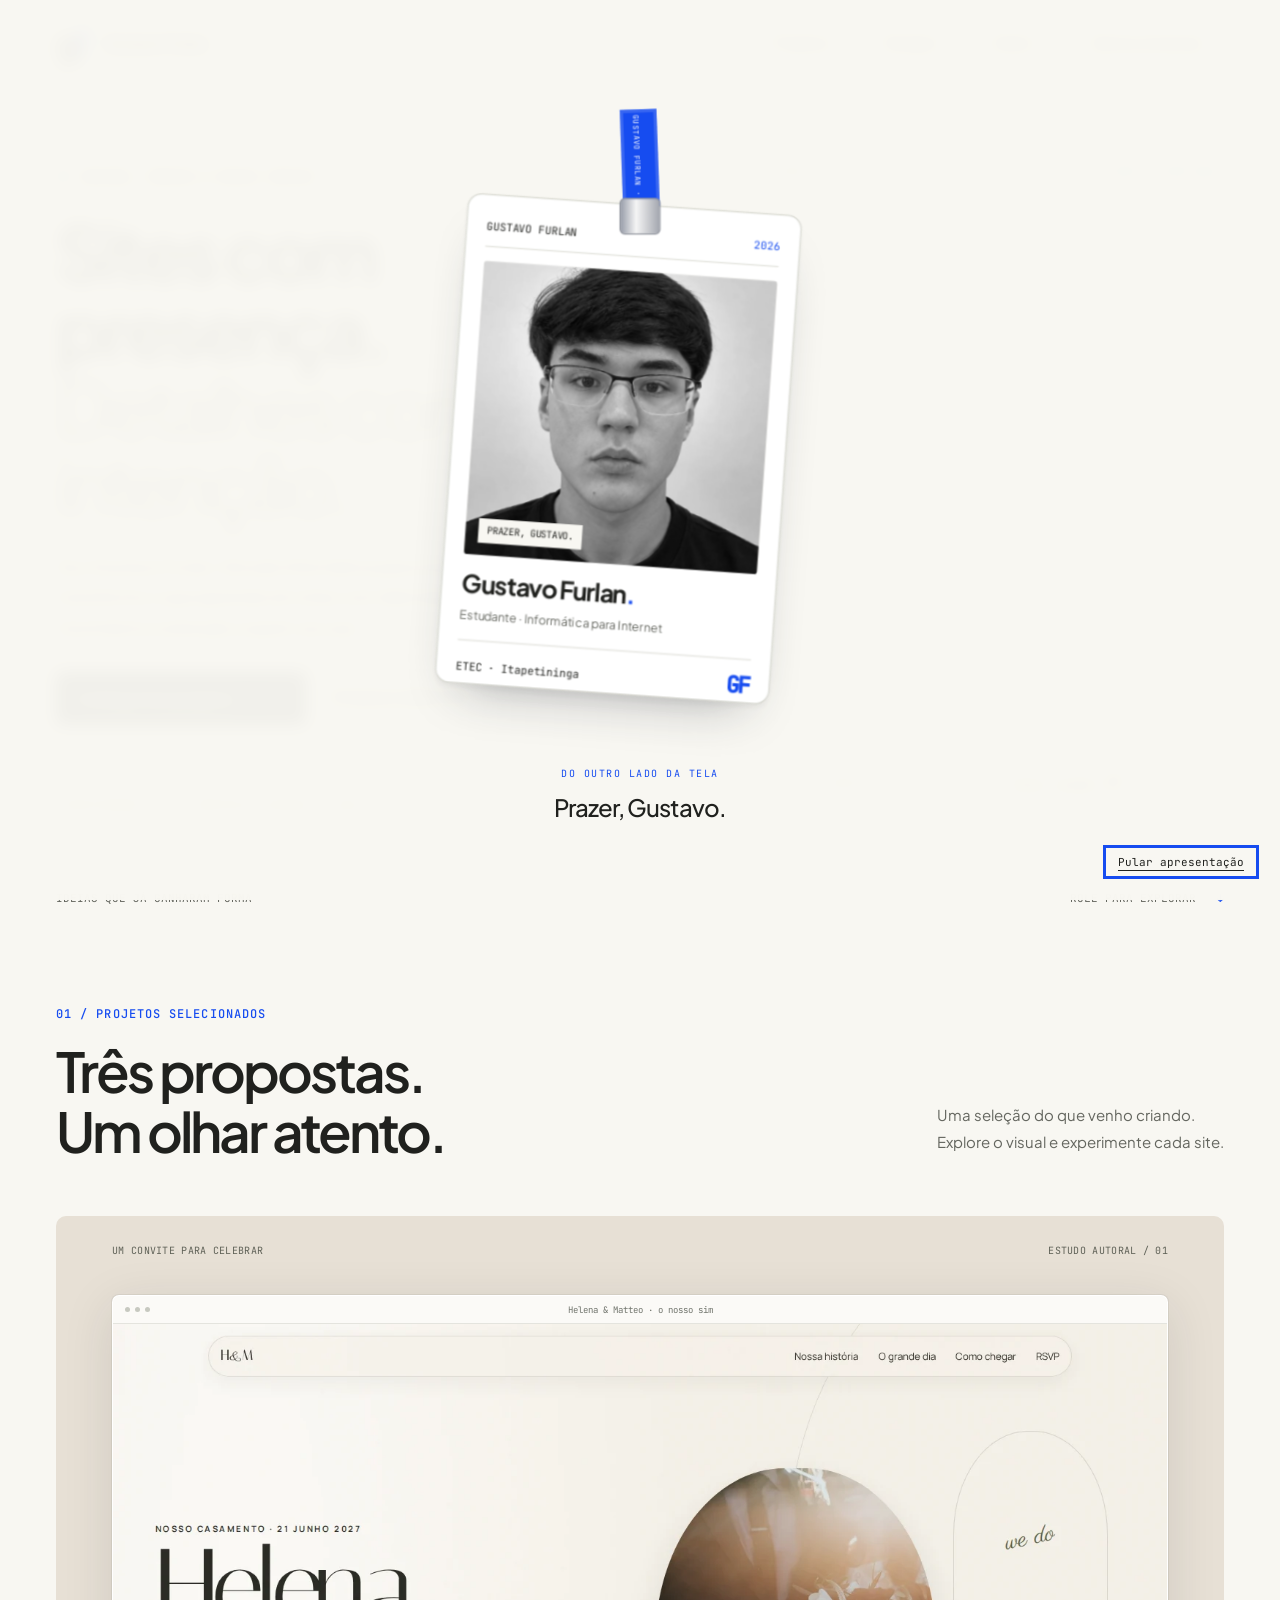
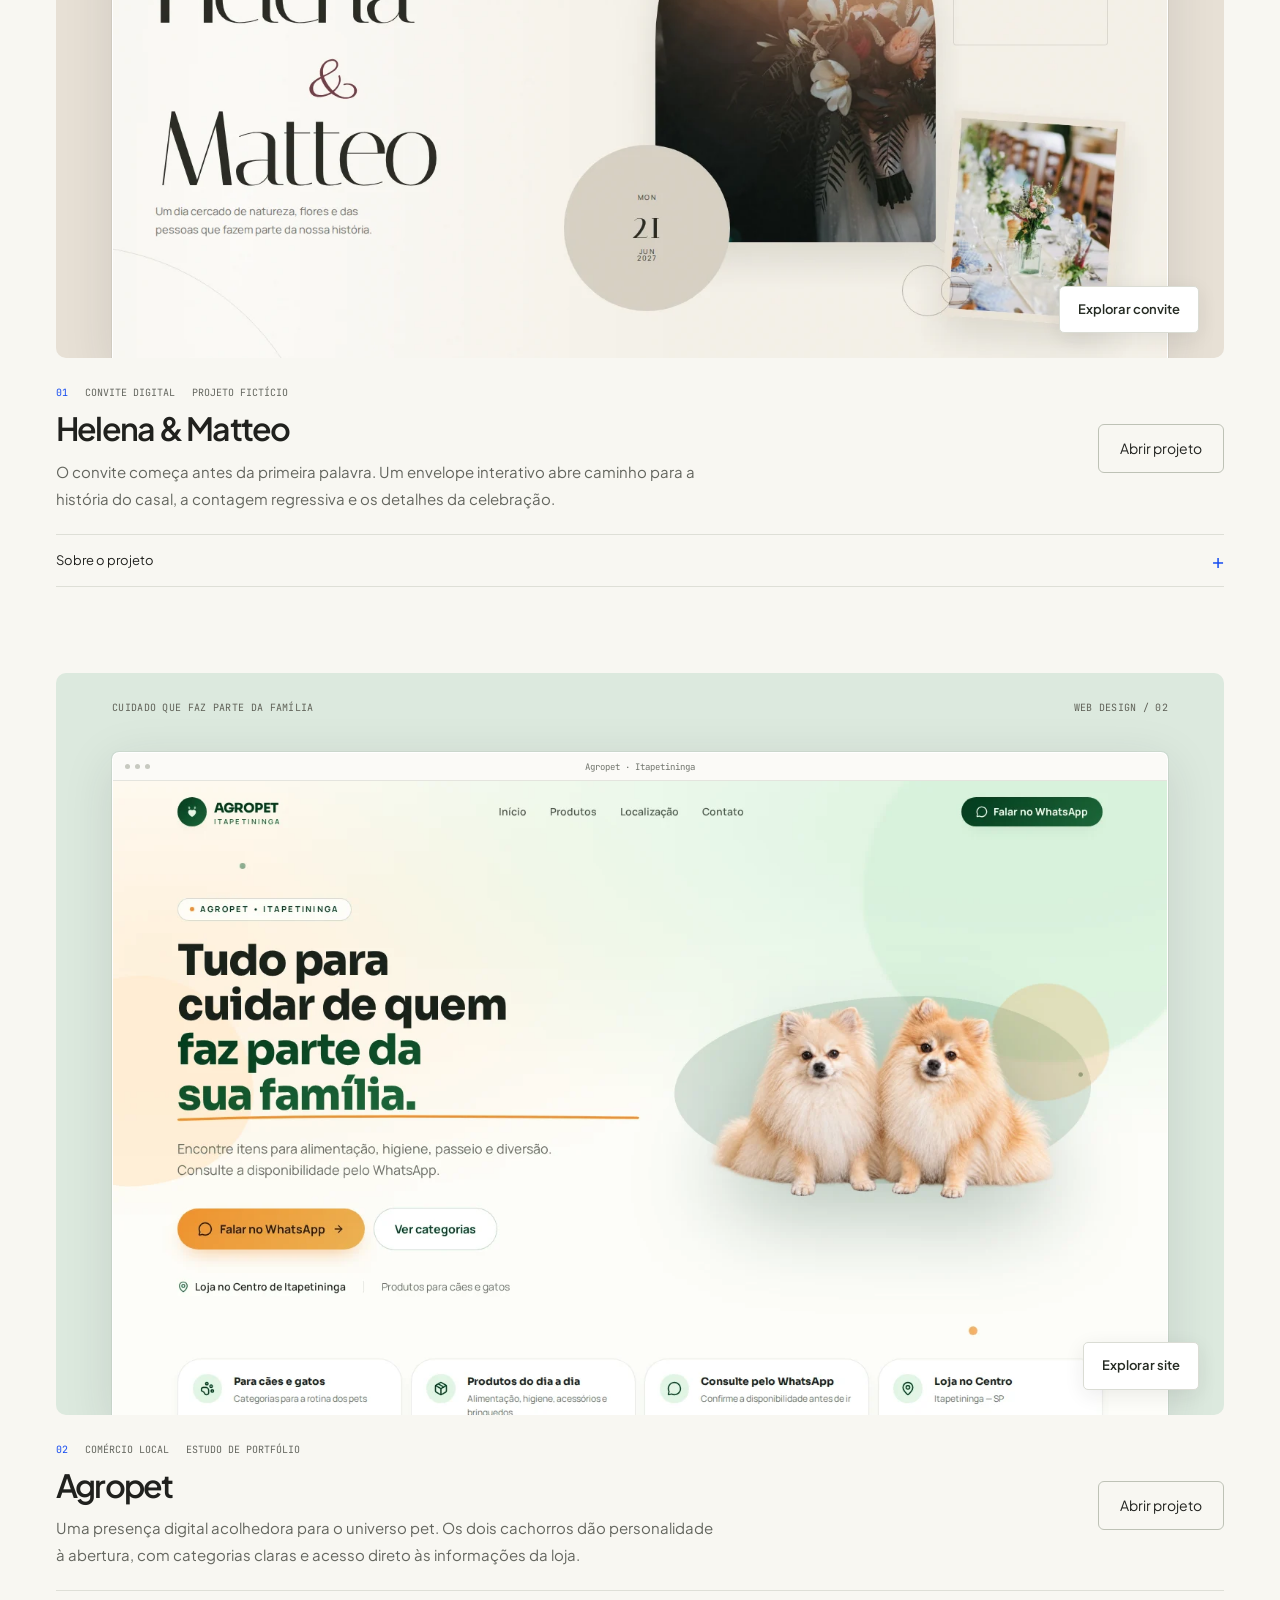
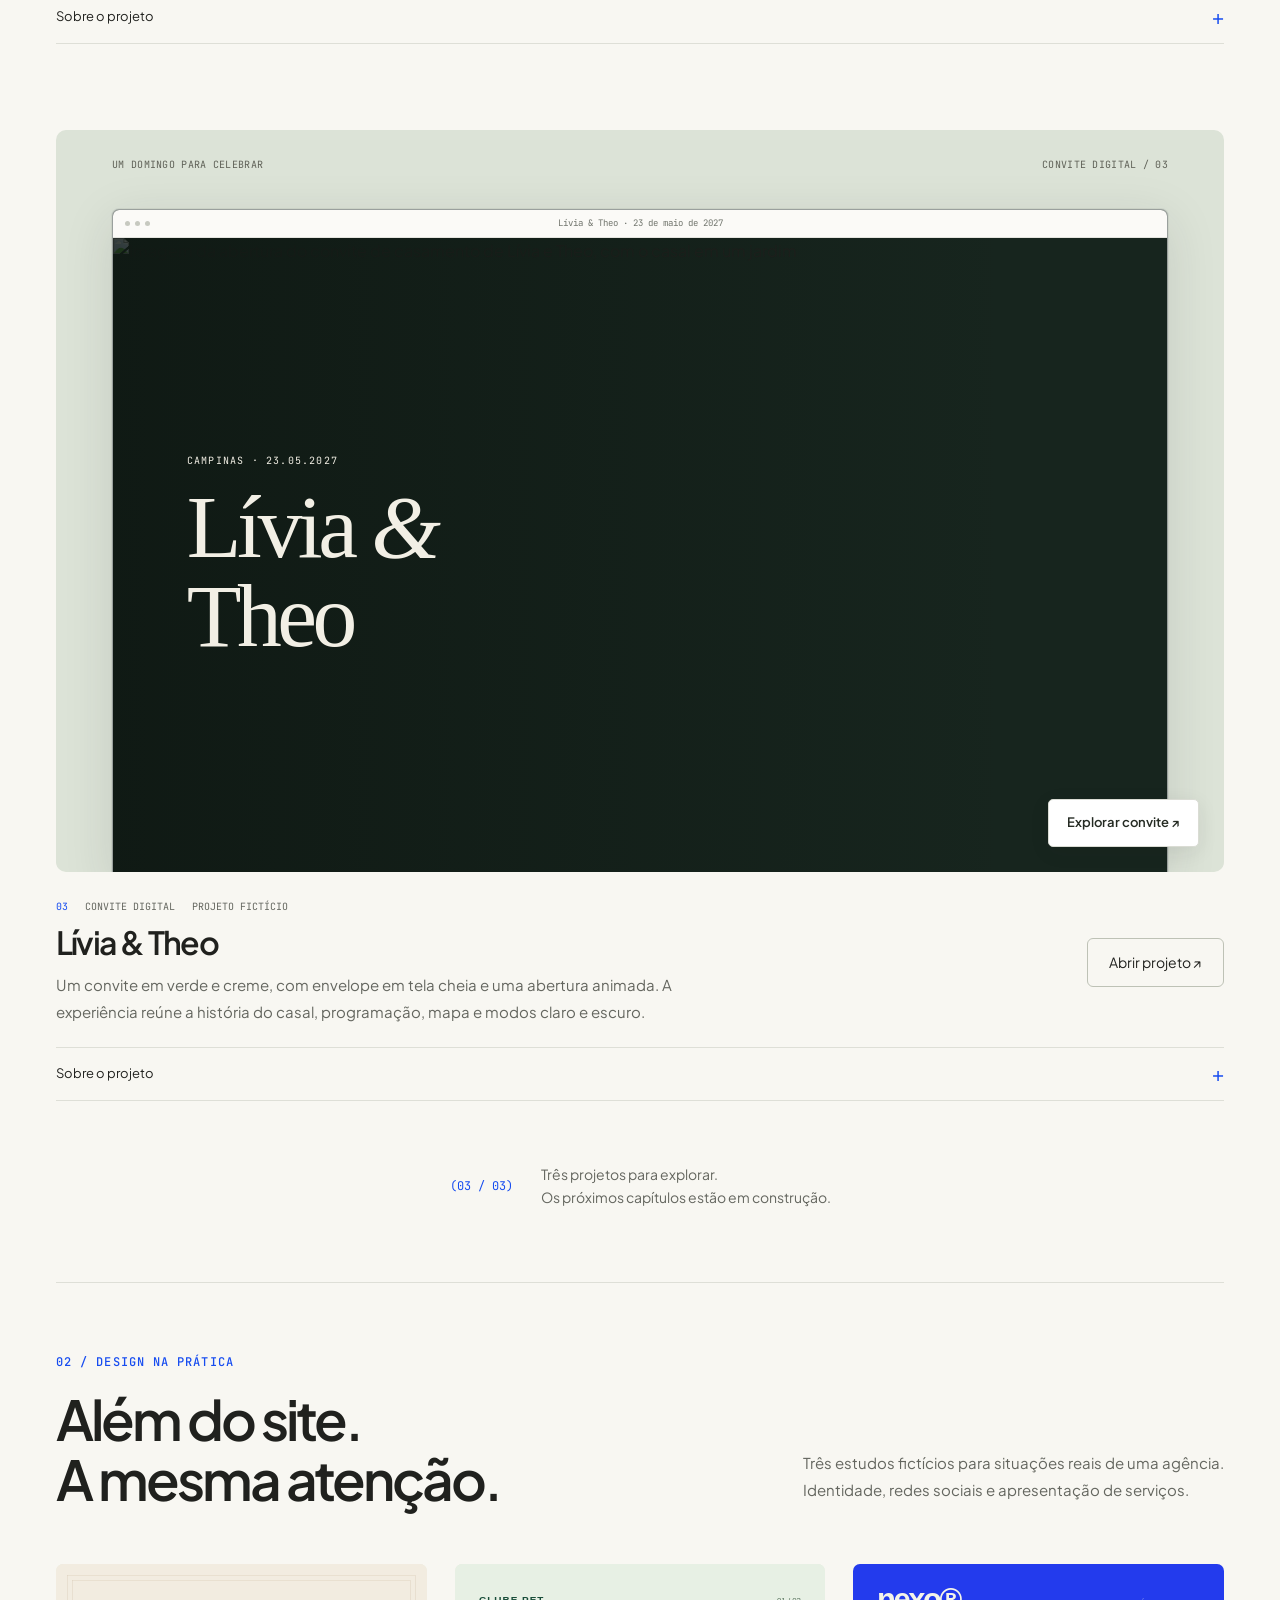
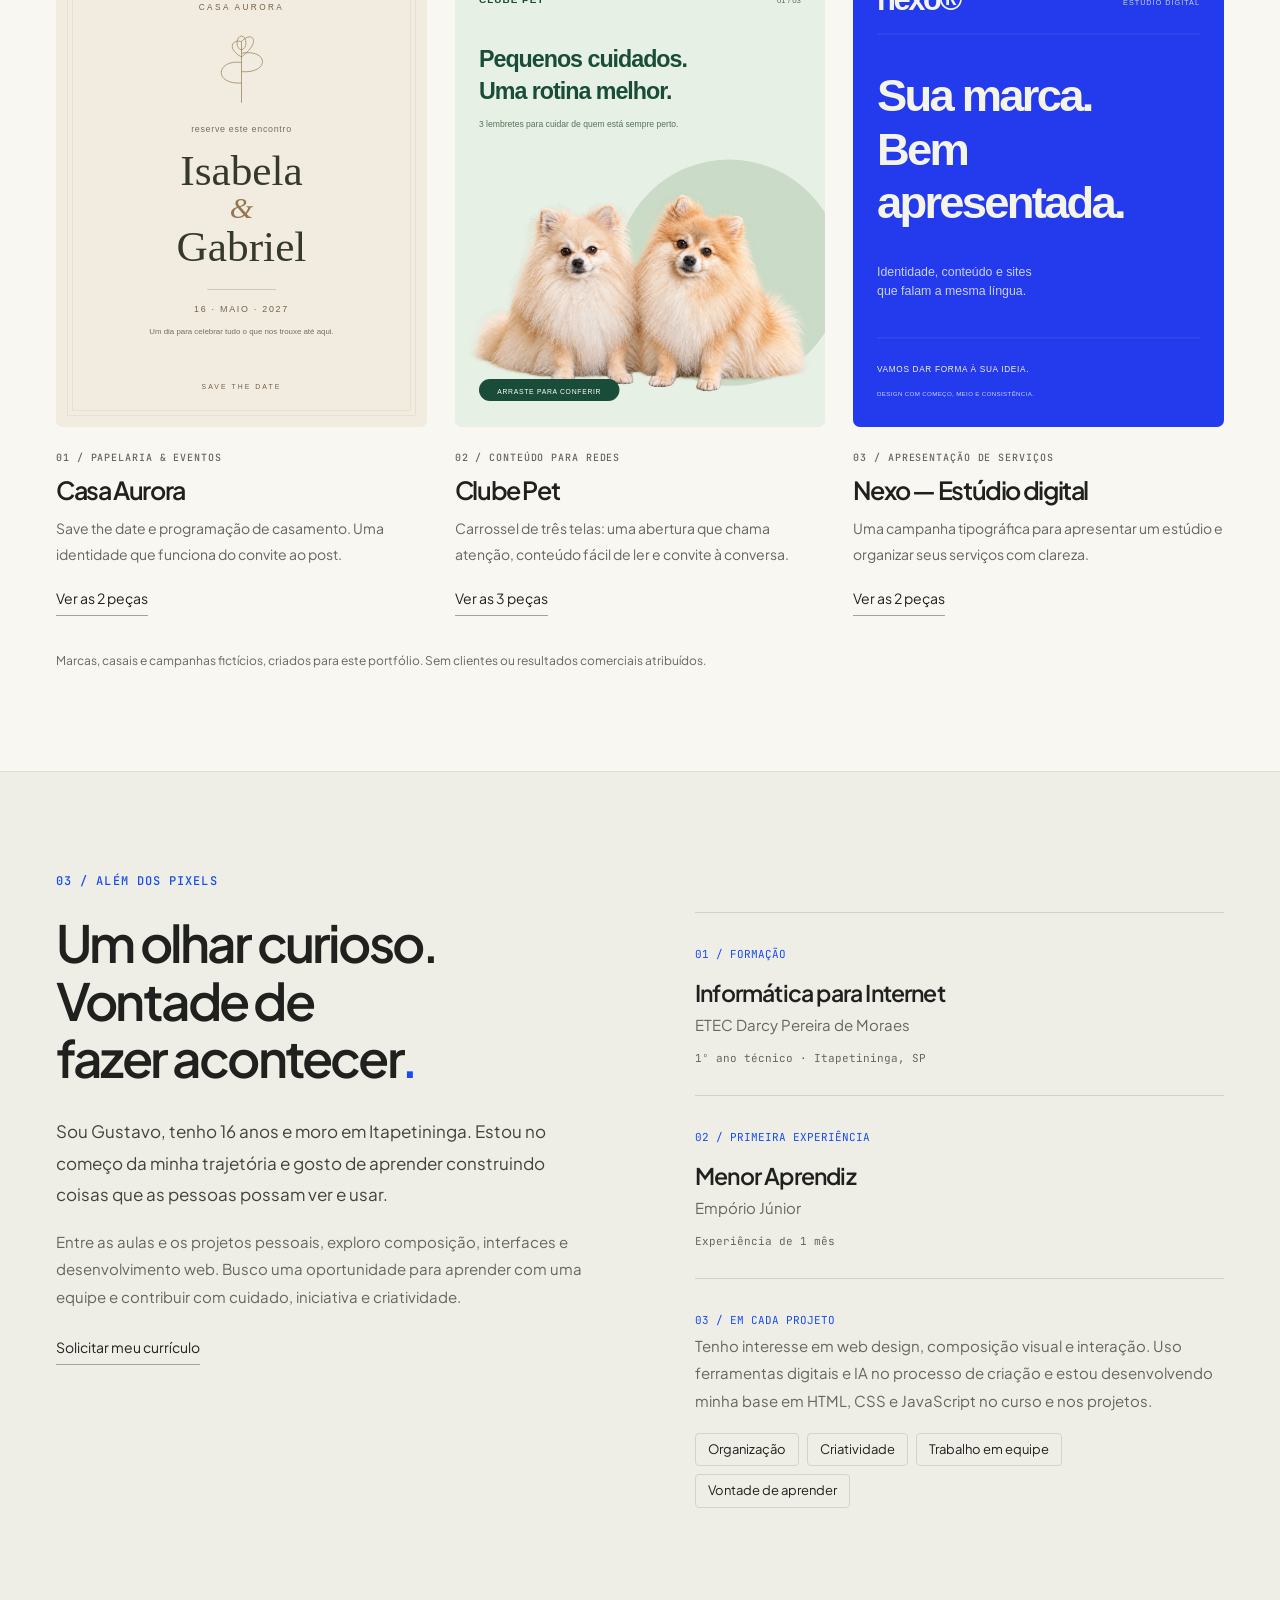
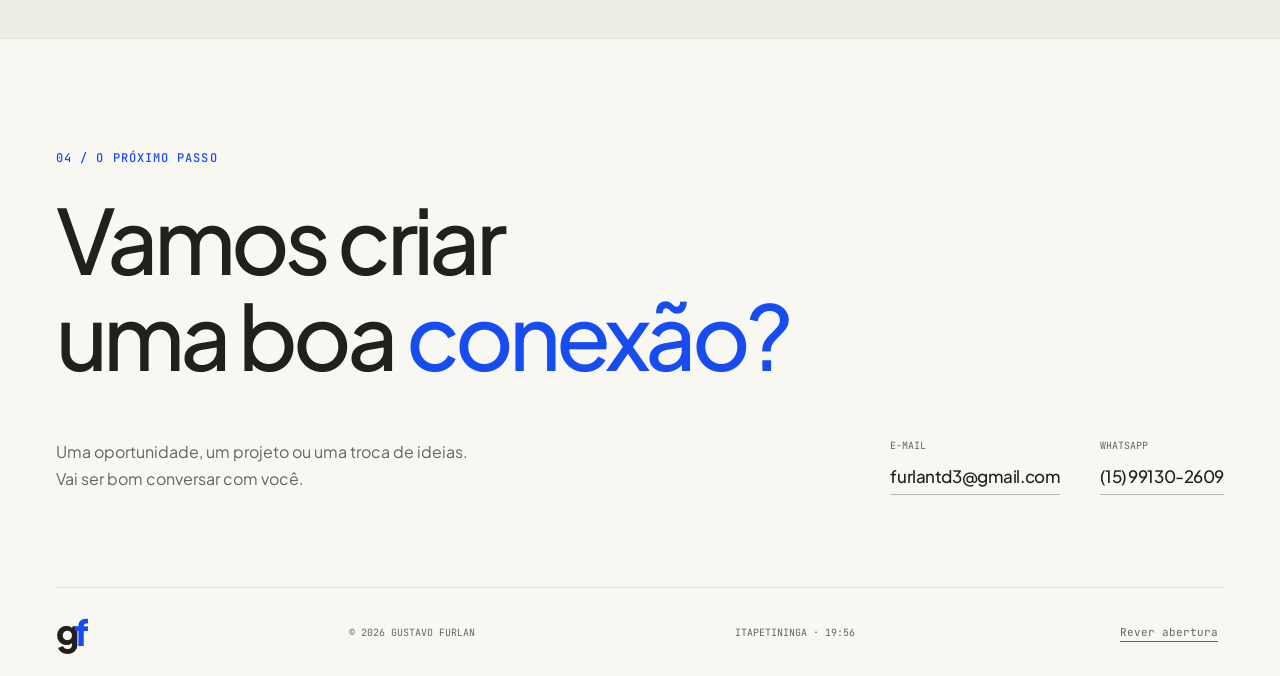
==== commit a34e91d8: "Update index.html" ====
--- a/index.html
+++ b/index.html
@@ -1,40 +1,893 @@
 <!doctype html>
 <html lang="pt-BR">
 <head>
-<meta charset="UTF-8"><meta name="viewport" content="width=device-width,initial-scale=1">
-<title>Portfólio — Gustavo Furlan</title>
-<meta name="description" content="Portfólio de Gustavo Furlan. Estudante de Informática para Internet em Itapetininga. Projetos de web design, interfaces e experiências digitais.">
-<meta name="theme-color" content="#f8f7f2"><meta property="og:title" content="Portfólio — Gustavo Furlan"><meta property="og:description" content="Design, código e vontade de criar. Conheça meus projetos."><meta property="og:type" content="website">
-<link rel="icon" href="assets--favicon.svg" type="image/svg+xml">
-<link rel="preconnect" href="https://fonts.googleapis.com"><link rel="preconnect" href="https://fonts.gstatic.com" crossorigin>
-<link href="fonts--fonts.css" rel="stylesheet">
-<link rel="stylesheet" href="style.css"><script src="script.js" defer></script>
+  <meta charset="UTF-8">
+  <meta name="viewport" content="width=device-width,initial-scale=1">
+
+  <title>Portfólio — Gustavo Furlan</title>
+  <meta name="description" content="Portfólio de Gustavo Furlan. Estudante de Informática para Internet em Itapetininga. Projetos de web design, interfaces e experiências digitais.">
+  <meta name="theme-color" content="#f8f7f2">
+  <meta property="og:title" content="Portfólio — Gustavo Furlan">
+  <meta property="og:description" content="Design, código e vontade de criar. Conheça meus projetos.">
+  <meta property="og:type" content="website">
+
+  <link rel="icon" href="assets--favicon.svg" type="image/svg+xml">
+  <link href="fonts--fonts.css" rel="stylesheet">
+  <link rel="stylesheet" href="style.css">
+  <script src="script.js" defer></script>
 </head>
+
 <body>
-<a class="skip" href="#conteudo">Pular para o conteúdo</a>
-<div class="intro" id="intro" aria-hidden="true">
- <div class="intro-top"><span>GF / 2026</span><span>DESIGN & WEB</span></div>
- <div class="intro-center"><span class="intro-kicker">Bem-vindo ao meu portfólio</span><div class="intro-name"><span>Gustavo</span><span>Furlan<span class="blue">.</span></span></div><div class="intro-line"></div><div class="intro-progress"><span>DESIGN · CÓDIGO · IDEIAS</span><span id="intro-percent">0%</span></div></div>
- <div class="intro-bottom"><span>ITAPETININGA, SP</span><button id="skip-intro" tabindex="-1">Pular abertura</button></div>
-</div>
-<header class="header"><div class="header-inner"><a class="brand" href="#inicio" aria-label="Gustavo Furlan, início"><span class="brand-symbol">g<span>f</span></span><span>Gustavo Furlan<span class="blue">.</span></span></a><nav aria-label="Navegação principal"><a href="#projetos">Projetos <sup>02</sup></a><a href="#designs">Designs <sup>03</sup></a><a href="#sobre">Sobre</a><a href="#contato" class="nav-contact">Vamos conversar</a></nav><button class="menu-toggle" aria-expanded="false" aria-controls="mobile-nav">Menu <span>+</span></button></div><nav id="mobile-nav" class="mobile-nav" aria-label="Navegação móvel" hidden><a href="#projetos">Projetos</a><a href="#designs">Designs</a><a href="#sobre">Sobre mim</a><a href="#contato">Contato</a></nav></header>
-<main id="conteudo">
-<section class="hero wrap" id="inicio">
- <div class="hero-copy"><div class="eyebrow"><span class="small-cross">+</span> DESIGN, CÓDIGO & NOVAS IDEIAS</div><h1>Sites com<br>presença.<br><span>Detalhes com<br class="desktop-break"> intenção.</span></h1><p>Sou Gustavo Furlan. Estudo Informática para Internet e transformo o que aprendo em sites com identidade, movimento e atenção a quem vai usar.</p><div class="hero-actions"><a class="button dark" href="#projetos">Conheça meus projetos <span class="button-count">02</span></a><a class="text-link" href="#sobre">Um pouco sobre mim</a></div><div class="hero-foot"><span>ITAPETININGA, SP</span><span>PORTFÓLIO PESSOAL · 2026</span></div></div>
- <div class="badge-stage"><div class="stage-label"><span>01 / POR TRÁS DA TELA</span><span class="blue">É BOM TER VOCÊ AQUI.</span></div><div class="badge-rig" id="badge-rig"><div class="lanyard" aria-hidden="true"><span>GUSTAVO FURLAN · DESIGN & WEB ·</span></div><div class="badge-anchor" aria-hidden="true"></div><div class="badge-drag" id="badge-drag"><div class="badge" id="badge"><div class="badge-face badge-front"><div class="badge-top"><span>GUSTAVO FURLAN</span><span class="blue">2026</span></div><div class="portrait"><img src="assets--gustavo.webp" width="900" height="1200" alt="Retrato de Gustavo Furlan" fetchpriority="high" draggable="false"><span class="portrait-label">PRAZER, GUSTAVO.</span></div><div class="badge-name">Gustavo Furlan<span class="blue">.</span></div><div class="badge-role">Estudante · Informática para Internet</div><div class="badge-meta"><span>ETEC · Itapetininga</span><span class="badge-mark">GF</span></div></div><div class="badge-face badge-back" aria-hidden="true"><span class="eyebrow">UM POUCO DE MIM</span><strong>Aprender.<br>Criar.<br>Melhorar<span class="blue">.</span></strong><p>Gosto de ver uma ideia sair do papel e ganhar vida na tela. Estou construindo meu caminho com estudo, prática e vontade de fazer parte de uma equipe.</p><span class="back-sign">Gustavo Furlan</span><span class="badge-role">ITAPETININGA, SP · 01.05.2010</span></div></div></div></div><div class="badge-controls"><span>Segure, arraste e solte.</span><button id="flip-badge" aria-pressed="false">Virar crachá <span aria-hidden="true">⟳</span></button></div></div>
-</section>
-<div class="section-divider wrap"><span>IDEIAS QUE JÁ GANHARAM FORMA</span><span>ROLE PARA EXPLORAR <span aria-hidden="true">↓</span></span></div>
-<section class="projects wrap" id="projetos"><div class="section-heading reveal"><div><span class="eyebrow blue">01 / PROJETOS SELECIONADOS</span><h2>Duas propostas.<br>Um olhar atento.</h2></div><p>Uma seleção do que venho criando.<br>Explore o visual e experimente cada site.</p></div>
-<article class="project reveal"><a class="project-cover wedding-cover" href="projetos--casamento--index.html" aria-label="Abrir convite de casamento de Helena e Matteo"><div class="cover-top"><span>UM CONVITE PARA CELEBRAR</span><span>ESTUDO AUTORAL / 01</span></div><div class="browser-window"><div class="browser-bar"><i></i><i></i><i></i><span>Helena & Matteo · o nosso sim</span></div><img src="assets--casamento-preview.webp" width="1440" height="1000" alt="Tela do convite de casamento de Helena e Matteo" loading="lazy"></div><span class="cover-open">Explorar convite</span></a><div class="project-info"><div><div class="project-tags"><span>01</span><span>CONVITE DIGITAL</span><span>PROJETO FICTÍCIO</span></div><h3>Helena & Matteo</h3><p>O convite começa antes da primeira palavra. Um envelope interativo abre caminho para a história do casal, a contagem regressiva e os detalhes da celebração.</p></div><a class="project-link" href="projetos--casamento--index.html">Abrir projeto</a></div><details class="project-details"><summary>Sobre o projeto <span aria-hidden="true">+</span></summary><div class="detail-grid"><div><h4>A proposta</h4><p>Traduzir a delicadeza de um convite impresso em uma experiência digital para explorar no celular.</p></div><div><h4>O que explorar</h4><p>A abertura do envelope, a navegação pela história, a localização e a confirmação de presença demonstrativa.</p></div><div><h4>Contexto</h4><p>Estudo de portfólio com casal e evento fictícios. O formulário demonstra a interação e não envia confirmações.</p></div></div></details></article>
-<article class="project reveal"><a class="project-cover pet-cover" href="projetos--agropet--index.html" aria-label="Abrir projeto Agropet com os dois cachorros"><div class="cover-top"><span>CUIDADO QUE FAZ PARTE DA FAMÍLIA</span><span>WEB DESIGN / 02</span></div><div class="browser-window"><div class="browser-bar"><i></i><i></i><i></i><span>Agropet · Itapetininga</span></div><img src="assets--agropet-preview.webp" width="1440" height="1000" alt="Site Agropet com os dois cães Lulu da Pomerânia na abertura" loading="lazy"></div><span class="cover-open">Explorar site</span></a><div class="project-info"><div><div class="project-tags"><span>02</span><span>COMÉRCIO LOCAL</span><span>ESTUDO DE PORTFÓLIO</span></div><h3>Agropet</h3><p>Uma presença digital acolhedora para o universo pet. Os dois cachorros dão personalidade à abertura, com categorias claras e acesso direto às informações da loja.</p></div><a class="project-link" href="projetos--agropet--index.html">Abrir projeto</a></div><details class="project-details"><summary>Sobre o projeto <span aria-hidden="true">+</span></summary><div class="detail-grid"><div><h4>A proposta</h4><p>Facilitar a descoberta de produtos e o contato com uma loja de bairro, com uma linguagem visual próxima e acolhedora.</p></div><div><h4>O que explorar</h4><p>A composição com os cachorros, as categorias de produtos, o menu no celular e a seção de localização.</p></div><div><h4>Contexto</h4><p>Apresentação como estudo de portfólio. Os canais da loja pertencem ao projeto original; não representam um trabalho contratado confirmado.</p></div></div></details></article>
-<div class="projects-end"><span class="blue">(02 / 02)</span><p>Por enquanto, esses dois.<br>Os próximos capítulos estão em construção.</p></div>
-</section>
-<section class="designs wrap" id="designs"><div class="section-heading reveal"><div><span class="eyebrow blue">02 / DESIGN NA PRÁTICA</span><h2>Além do site.<br>A mesma atenção.</h2></div><p>Três estudos fictícios para situações reais de uma agência.<br>Identidade, redes sociais e apresentação de serviços.</p></div><div class="design-grid">
-<article class="design-card reveal"><a href="designs--casa-aurora.html" class="design-art"><img src="designs--casa-aurora-save-the-date.svg" width="1080" height="1350" alt="Save the date em tons de papel e verde, para Isabela e Gabriel" loading="lazy"></a><span class="eyebrow">01 / PAPELARIA & EVENTOS</span><h3>Casa Aurora</h3><p>Save the date e programação de casamento. Uma identidade que funciona do convite ao post.</p><a href="designs--casa-aurora.html" class="text-link">Ver as 2 peças</a></article>
-<article class="design-card reveal"><a href="designs--clube-pet.html" class="design-art"><img src="designs--pet-carrossel-01.svg" width="1080" height="1350" alt="Capa do carrossel Clube Pet com os dois cachorros" loading="lazy"></a><span class="eyebrow">02 / CONTEÚDO PARA REDES</span><h3>Clube Pet</h3><p>Carrossel de três telas: uma abertura que chama atenção, conteúdo fácil de ler e convite à conversa.</p><a href="designs--clube-pet.html" class="text-link">Ver as 3 peças</a></article>
-<article class="design-card reveal"><a href="designs--nexo.html" class="design-art"><img src="designs--nexo-servicos.svg" width="1080" height="1350" alt="Campanha Nexo em azul intenso com tipografia branca" loading="lazy"></a><span class="eyebrow">03 / APRESENTAÇÃO DE SERVIÇOS</span><h3>Nexo — Estúdio digital</h3><p>Uma campanha tipográfica para apresentar um estúdio e organizar seus serviços com clareza.</p><a href="designs--nexo.html" class="text-link">Ver as 2 peças</a></article>
-</div><p class="design-note">Marcas, casais e campanhas fictícios, criados para este portfólio. Sem clientes ou resultados comerciais atribuídos.</p></section>
-<section class="about" id="sobre"><div class="wrap about-grid"><div class="reveal"><span class="eyebrow blue">03 / ALÉM DOS PIXELS</span><h2>Um olhar curioso.<br>Vontade de<br>fazer acontecer<span class="blue">.</span></h2><p class="about-lead">Sou Gustavo, tenho 16 anos e moro em Itapetininga. Estou no começo da minha trajetória e gosto de aprender construindo coisas que as pessoas possam ver e usar.</p><p>Entre as aulas e os projetos pessoais, exploro composição, interfaces e desenvolvimento web. Busco uma oportunidade para aprender com uma equipe e contribuir com cuidado, iniciativa e criatividade.</p><a class="text-link" href="https://wa.me/5515991302609?text=Ol%C3%A1%2C%20Gustavo!%20Vi%20seu%20portf%C3%B3lio%20e%20gostaria%20de%20receber%20seu%20curr%C3%ADculo." target="_blank" rel="noopener noreferrer">Solicitar meu currículo</a></div><div class="trajectory reveal"><div class="trajectory-row"><span class="row-index">01 / FORMAÇÃO</span><h3>Informática para Internet</h3><p>ETEC Darcy Pereira de Moraes</p><span class="row-note">1º ano técnico · Itapetininga, SP</span></div><div class="trajectory-row"><span class="row-index">02 / PRIMEIRA EXPERIÊNCIA</span><h3>Menor Aprendiz</h3><p>Empório Júnior</p><span class="row-note">Experiência de 1 mês</span></div><div class="trajectory-row"><span class="row-index">03 / EM CADA PROJETO</span><p>Tenho interesse em web design, composição visual e interação. Uso ferramentas digitais e IA no processo de criação e estou desenvolvendo minha base em HTML, CSS e JavaScript no curso e nos projetos.</p><div class="value-tags"><span>Organização</span><span>Criatividade</span><span>Trabalho em equipe</span><span>Vontade de aprender</span></div></div></div></div></section>
-<section class="design-lab wrap" id="design-lab" hidden><div><span class="eyebrow blue">LABORATÓRIO / IA & COMPOSIÇÃO</span><h2>Uma ideia.<br>Uma primeira direção.</h2><p>Descreva um negócio fictício. A IA sugere texto e cores, e o laboratório monta uma peça tipográfica para você baixar. É um ponto de partida para explorar.</p><form id="lab-form"><label>Sua ideia<textarea name="brief" rows="3" minlength="10" maxlength="600" required placeholder="Ex.: uma sorveteria artesanal, alegre, com tons de pistache e morango."></textarea></label><button class="button dark" type="submit">Gerar proposta</button><p id="lab-status" role="status" aria-live="polite"></p><small>O texto será enviado à OpenAI para gerar a proposta. Não inclua dados pessoais. Há limites de uso.</small></form></div><div class="lab-preview"><div id="lab-placeholder">DESIGN LAB<span>Sua proposta aparece aqui.</span></div><img id="lab-result" alt="Proposta de design gerada pelo laboratório" hidden><a id="lab-download" class="button dark" download="minha-proposta.svg" hidden>Baixar SVG</a></div></section><section class="contact wrap" id="contato"><div class="reveal"><span class="eyebrow blue">04 / O PRÓXIMO PASSO</span><h2>Vamos criar<br>uma boa <em>conexão?</em></h2></div><div class="contact-bottom reveal"><p>Uma oportunidade, um projeto ou uma troca de ideias.<br>Vai ser bom conversar com você.</p><div class="contact-links"><a href="mailto:furlantd3@gmail.com"><span>E-MAIL</span><strong>furlantd3@gmail.com</strong></a><a href="https://wa.me/5515991302609" target="_blank" rel="noopener noreferrer"><span>WHATSAPP</span><strong>(15) 99130-2609</strong></a></div></div><div class="contact-form-wrap" id="message-area" hidden><div><h3>Prefere deixar uma mensagem?</h3><p>Conte sobre a oportunidade ou o projeto. Uso seus dados apenas para responder a este contato.</p></div><form id="contact-form"><div class="form-row"><label>Seu nome<input name="name" required minlength="2" maxlength="80" autocomplete="name"></label><label>Seu e-mail<input name="email" type="email" required maxlength="254" autocomplete="email"></label></div><label>Mensagem<textarea name="message" required minlength="20" maxlength="4000" rows="4" placeholder="Me conte um pouco sobre o que você tem em mente."></textarea></label><div class="honeypot" aria-hidden="true"><label>Seu site<input name="website" tabindex="-1" autocomplete="off"></label></div><div class="form-bottom"><button class="button dark" type="submit">Enviar mensagem</button><p id="form-status" role="status" aria-live="polite"></p></div><small>Ao enviar, você autoriza uma resposta ao e-mail informado. Seus dados não são usados para publicidade.</small></form></div></section>
-</main><footer class="wrap footer"><a href="#inicio" class="brand-symbol" aria-label="Voltar ao início">g<span>f</span></a><span>© 2026 GUSTAVO FURLAN</span><span>ITAPETININGA · <time id="clock">BRASIL</time></span><button id="replay-intro">Rever abertura</button></footer>
-<div class="badge-spotlight" id="badge-spotlight" hidden aria-hidden="true"><div class="spotlight-caption"><span>DO OUTRO LADO DA TELA</span><strong>Prazer, Gustavo.</strong></div><button id="skip-spotlight" tabindex="-1">Pular apresentação</button></div></body></html>
+  <a class="skip" href="#conteudo">Pular para o conteúdo</a>
+
+  <div class="intro" id="intro" aria-hidden="true">
+    <div class="intro-top">
+      <span>GF / 2026</span>
+      <span>DESIGN & WEB</span>
+    </div>
+
+    <div class="intro-center">
+      <span class="intro-kicker">Bem-vindo ao meu portfólio</span>
+
+      <div class="intro-name">
+        <span>Gustavo</span>
+        <span>Furlan<span class="blue">.</span></span>
+      </div>
+
+      <div class="intro-line"></div>
+
+      <div class="intro-progress">
+        <span>DESIGN · CÓDIGO · IDEIAS</span>
+        <span id="intro-percent">0%</span>
+      </div>
+    </div>
+
+    <div class="intro-bottom">
+      <span>ITAPETININGA, SP</span>
+      <button id="skip-intro" tabindex="-1">Pular abertura</button>
+    </div>
+  </div>
+
+  <header class="header">
+    <div class="header-inner">
+      <a class="brand" href="#inicio" aria-label="Gustavo Furlan, início">
+        <span class="brand-symbol">g<span>f</span></span>
+        <span>Gustavo Furlan<span class="blue">.</span></span>
+      </a>
+
+      <nav aria-label="Navegação principal">
+        <a href="#projetos">Projetos <sup>03</sup></a>
+        <a href="#designs">Designs <sup>03</sup></a>
+        <a href="#sobre">Sobre</a>
+        <a href="#contato" class="nav-contact">Vamos conversar</a>
+      </nav>
+
+      <button
+        class="menu-toggle"
+        aria-expanded="false"
+        aria-controls="mobile-nav"
+      >
+        Menu <span>+</span>
+      </button>
+    </div>
+
+    <nav
+      id="mobile-nav"
+      class="mobile-nav"
+      aria-label="Navegação móvel"
+      hidden
+    >
+      <a href="#projetos">Projetos</a>
+      <a href="#designs">Designs</a>
+      <a href="#sobre">Sobre mim</a>
+      <a href="#contato">Contato</a>
+    </nav>
+  </header>
+
+  <main id="conteudo">
+    <section class="hero wrap" id="inicio">
+      <div class="hero-copy">
+        <div class="eyebrow">
+          <span class="small-cross">+</span>
+          DESIGN, CÓDIGO & NOVAS IDEIAS
+        </div>
+
+        <h1>
+          Sites com<br>
+          presença.<br>
+          <span>Detalhes com<br class="desktop-break"> intenção.</span>
+        </h1>
+
+        <p>
+          Sou Gustavo Furlan. Estudo Informática para Internet e
+          transformo o que aprendo em sites com identidade,
+          movimento e atenção a quem vai usar.
+        </p>
+
+        <div class="hero-actions">
+          <a class="button dark" href="#projetos">
+            Conheça meus projetos
+            <span class="button-count">03</span>
+          </a>
+
+          <a class="text-link" href="#sobre">Um pouco sobre mim</a>
+        </div>
+
+        <div class="hero-foot">
+          <span>ITAPETININGA, SP</span>
+          <span>PORTFÓLIO PESSOAL · 2026</span>
+        </div>
+      </div>
+
+      <div class="badge-stage">
+        <div class="stage-label">
+          <span>01 / POR TRÁS DA TELA</span>
+          <span class="blue">É BOM TER VOCÊ AQUI.</span>
+        </div>
+
+        <div class="badge-rig" id="badge-rig">
+          <div class="lanyard" aria-hidden="true">
+            <span>GUSTAVO FURLAN · DESIGN & WEB ·</span>
+          </div>
+
+          <div class="badge-anchor" aria-hidden="true"></div>
+
+          <div class="badge-drag" id="badge-drag">
+            <div class="badge" id="badge">
+              <div class="badge-face badge-front">
+                <div class="badge-top">
+                  <span>GUSTAVO FURLAN</span>
+                  <span class="blue">2026</span>
+                </div>
+
+                <div class="portrait">
+                  <img
+                    src="assets--gustavo.webp"
+                    width="900"
+                    height="1200"
+                    alt="Retrato de Gustavo Furlan"
+                    fetchpriority="high"
+                    draggable="false"
+                  >
+                  <span class="portrait-label">PRAZER, GUSTAVO.</span>
+                </div>
+
+                <div class="badge-name">
+                  Gustavo Furlan<span class="blue">.</span>
+                </div>
+
+                <div class="badge-role">
+                  Estudante · Informática para Internet
+                </div>
+
+                <div class="badge-meta">
+                  <span>ETEC · Itapetininga</span>
+                  <span class="badge-mark">GF</span>
+                </div>
+              </div>
+
+              <div class="badge-face badge-back" aria-hidden="true">
+                <span class="eyebrow">UM POUCO DE MIM</span>
+
+                <strong>
+                  Aprender.<br>
+                  Criar.<br>
+                  Melhorar<span class="blue">.</span>
+                </strong>
+
+                <p>
+                  Gosto de ver uma ideia sair do papel e ganhar vida na
+                  tela. Estou construindo meu caminho com estudo,
+                  prática e vontade de fazer parte de uma equipe.
+                </p>
+
+                <span class="back-sign">Gustavo Furlan</span>
+                <span class="badge-role">
+                  ITAPETININGA, SP · 01.05.2010
+                </span>
+              </div>
+            </div>
+          </div>
+        </div>
+
+        <div class="badge-controls">
+          <span>Segure, arraste e solte.</span>
+          <button id="flip-badge" aria-pressed="false">
+            Virar crachá <span aria-hidden="true">⟳</span>
+          </button>
+        </div>
+      </div>
+    </section>
+
+    <div class="section-divider wrap">
+      <span>IDEIAS QUE JÁ GANHARAM FORMA</span>
+      <span>ROLE PARA EXPLORAR <span aria-hidden="true">↓</span></span>
+    </div>
+
+    <section class="projects wrap" id="projetos">
+      <div class="section-heading reveal">
+        <div>
+          <span class="eyebrow blue">01 / PROJETOS SELECIONADOS</span>
+          <h2>Três propostas.<br>Um olhar atento.</h2>
+        </div>
+
+        <p>
+          Uma seleção do que venho criando.<br>
+          Explore o visual e experimente cada site.
+        </p>
+      </div>
+
+      <!-- PROJETO 01: HELENA E MATTEO -->
+      <article class="project reveal">
+        <a
+          class="project-cover wedding-cover"
+          href="projetos--casamento--index.html"
+          aria-label="Abrir convite de casamento de Helena e Matteo"
+        >
+          <div class="cover-top">
+            <span>UM CONVITE PARA CELEBRAR</span>
+            <span>ESTUDO AUTORAL / 01</span>
+          </div>
+
+          <div class="browser-window">
+            <div class="browser-bar">
+              <i></i><i></i><i></i>
+              <span>Helena &amp; Matteo · o nosso sim</span>
+            </div>
+
+            <img
+              src="assets--casamento-preview.webp"
+              width="1440"
+              height="1000"
+              alt="Tela do convite de casamento de Helena e Matteo"
+              loading="lazy"
+            >
+          </div>
+
+          <span class="cover-open">Explorar convite</span>
+        </a>
+
+        <div class="project-info">
+          <div>
+            <div class="project-tags">
+              <span>01</span>
+              <span>CONVITE DIGITAL</span>
+              <span>PROJETO FICTÍCIO</span>
+            </div>
+
+            <h3>Helena &amp; Matteo</h3>
+
+            <p>
+              O convite começa antes da primeira palavra. Um envelope
+              interativo abre caminho para a história do casal,
+              a contagem regressiva e os detalhes da celebração.
+            </p>
+          </div>
+
+          <a class="project-link" href="projetos--casamento--index.html">
+            Abrir projeto
+          </a>
+        </div>
+
+        <details class="project-details">
+          <summary>
+            Sobre o projeto <span aria-hidden="true">+</span>
+          </summary>
+
+          <div class="detail-grid">
+            <div>
+              <h4>A proposta</h4>
+              <p>
+                Traduzir a delicadeza de um convite impresso em uma
+                experiência digital para explorar no celular.
+              </p>
+            </div>
+
+            <div>
+              <h4>O que explorar</h4>
+              <p>
+                A abertura do envelope, a navegação pela história,
+                a localização e a confirmação de presença demonstrativa.
+              </p>
+            </div>
+
+            <div>
+              <h4>Contexto</h4>
+              <p>
+                Estudo de portfólio com casal e evento fictícios.
+                O formulário demonstra a interação e não envia
+                confirmações.
+              </p>
+            </div>
+          </div>
+        </details>
+      </article>
+
+      <!-- PROJETO 02: AGROPET -->
+      <article class="project reveal">
+        <a
+          class="project-cover pet-cover"
+          href="projetos--agropet--index.html"
+          aria-label="Abrir projeto Agropet com os dois cachorros"
+        >
+          <div class="cover-top">
+            <span>CUIDADO QUE FAZ PARTE DA FAMÍLIA</span>
+            <span>WEB DESIGN / 02</span>
+          </div>
+
+          <div class="browser-window">
+            <div class="browser-bar">
+              <i></i><i></i><i></i>
+              <span>Agropet · Itapetininga</span>
+            </div>
+
+            <img
+              src="assets--agropet-preview.webp"
+              width="1440"
+              height="1000"
+              alt="Site Agropet com os dois cães Lulu da Pomerânia na abertura"
+              loading="lazy"
+            >
+          </div>
+
+          <span class="cover-open">Explorar site</span>
+        </a>
+
+        <div class="project-info">
+          <div>
+            <div class="project-tags">
+              <span>02</span>
+              <span>COMÉRCIO LOCAL</span>
+              <span>ESTUDO DE PORTFÓLIO</span>
+            </div>
+
+            <h3>Agropet</h3>
+
+            <p>
+              Uma presença digital acolhedora para o universo pet.
+              Os dois cachorros dão personalidade à abertura,
+              com categorias claras e acesso direto às informações
+              da loja.
+            </p>
+          </div>
+
+          <a class="project-link" href="projetos--agropet--index.html">
+            Abrir projeto
+          </a>
+        </div>
+
+        <details class="project-details">
+          <summary>
+            Sobre o projeto <span aria-hidden="true">+</span>
+          </summary>
+
+          <div class="detail-grid">
+            <div>
+              <h4>A proposta</h4>
+              <p>
+                Facilitar a descoberta de produtos e o contato com
+                uma loja de bairro, com uma linguagem visual próxima
+                e acolhedora.
+              </p>
+            </div>
+
+            <div>
+              <h4>O que explorar</h4>
+              <p>
+                A composição com os cachorros, as categorias de produtos,
+                o menu no celular e a seção de localização.
+              </p>
+            </div>
+
+            <div>
+              <h4>Contexto</h4>
+              <p>
+                Apresentação como estudo de portfólio. Os canais da loja
+                pertencem ao projeto original; não representam um
+                trabalho contratado confirmado.
+              </p>
+            </div>
+          </div>
+        </details>
+      </article>
+
+      <!-- PROJETO 03: LÍVIA E THEO -->
+      <article class="project reveal">
+        <a
+          class="project-cover wedding-cover"
+          href="https://furlan010.github.io/casamentoproject2/"
+          target="_blank"
+          rel="noopener noreferrer"
+          aria-label="Abrir convite de casamento de Lívia e Theo em uma nova aba"
+          style="background:#dce3d7"
+        >
+          <div class="cover-top">
+            <span>UM DOMINGO PARA CELEBRAR</span>
+            <span>CONVITE DIGITAL / 03</span>
+          </div>
+
+          <div
+            class="browser-window"
+            style="position:relative;background:#17251e"
+          >
+            <div class="browser-bar">
+              <i></i><i></i><i></i>
+              <span>Lívia &amp; Theo · 23 de maio de 2027</span>
+            </div>
+
+            <img
+              src="https://furlan010.github.io/casamentoproject2/assets--capa.png"
+              width="1536"
+              height="1024"
+              alt="Imagem da abertura do convite de casamento de Lívia e Theo, com o casal em um jardim"
+              loading="lazy"
+              style="object-position:61% 45%"
+            >
+
+            <div
+              aria-hidden="true"
+              style="
+                position:absolute;
+                inset:28px 0 0;
+                display:flex;
+                flex-direction:column;
+                justify-content:center;
+                padding:7%;
+                background:linear-gradient(
+                  90deg,
+                  rgba(14,23,18,.82),
+                  transparent 85%
+                );
+                color:#f2efe5;
+                pointer-events:none;
+              "
+            >
+              <span
+                style="
+                  font:10px var(--mono);
+                  letter-spacing:.12em;
+                "
+              >
+                CAMPINAS · 23.05.2027
+              </span>
+
+              <span
+                style="
+                  font:clamp(32px,7vw,100px)/1 Georgia,serif;
+                  letter-spacing:-.05em;
+                  margin-top:15px;
+                "
+              >
+                Lívia <i>&amp;</i><br>Theo
+              </span>
+            </div>
+          </div>
+
+          <span class="cover-open">Explorar convite ↗</span>
+        </a>
+
+        <div class="project-info">
+          <div>
+            <div class="project-tags">
+              <span>03</span>
+              <span>CONVITE DIGITAL</span>
+              <span>PROJETO FICTÍCIO</span>
+            </div>
+
+            <h3>Lívia &amp; Theo</h3>
+
+            <p>
+              Um convite em verde e creme, com envelope em tela cheia
+              e uma abertura animada. A experiência reúne a história
+              do casal, programação, mapa e modos claro e escuro.
+            </p>
+          </div>
+
+          <a
+            class="project-link"
+            href="https://furlan010.github.io/casamentoproject2/"
+            target="_blank"
+            rel="noopener noreferrer"
+          >
+            Abrir projeto ↗
+          </a>
+        </div>
+
+        <details class="project-details">
+          <summary>
+            Sobre o projeto <span aria-hidden="true">+</span>
+          </summary>
+
+          <div class="detail-grid">
+            <div>
+              <h4>A proposta</h4>
+              <p>
+                Dar ao convite digital o cuidado de uma peça de
+                papelaria e organizar as informações para quem vai
+                acessar pelo celular.
+              </p>
+            </div>
+
+            <div>
+              <h4>O que explorar</h4>
+              <p>
+                O envelope, a animação de abertura, a alternância
+                entre temas, a contagem regressiva e a rota no
+                Google Maps.
+              </p>
+            </div>
+
+            <div>
+              <h4>Contexto</h4>
+              <p>
+                Estudo de portfólio com casal e evento fictícios.
+                O projeto publicado abre em uma nova aba.
+              </p>
+            </div>
+          </div>
+        </details>
+      </article>
+
+      <div class="projects-end">
+        <span class="blue">(03 / 03)</span>
+        <p>
+          Três projetos para explorar.<br>
+          Os próximos capítulos estão em construção.
+        </p>
+      </div>
+    </section>
+
+    <section class="designs wrap" id="designs">
+      <div class="section-heading reveal">
+        <div>
+          <span class="eyebrow blue">02 / DESIGN NA PRÁTICA</span>
+          <h2>Além do site.<br>A mesma atenção.</h2>
+        </div>
+
+        <p>
+          Três estudos fictícios para situações reais de uma agência.<br>
+          Identidade, redes sociais e apresentação de serviços.
+        </p>
+      </div>
+
+      <div class="design-grid">
+        <article class="design-card reveal">
+          <a href="designs--casa-aurora.html" class="design-art">
+            <img
+              src="designs--casa-aurora-save-the-date.svg"
+              width="1080"
+              height="1350"
+              alt="Save the date em tons de papel e verde, para Isabela e Gabriel"
+              loading="lazy"
+            >
+          </a>
+
+          <span class="eyebrow">01 / PAPELARIA & EVENTOS</span>
+          <h3>Casa Aurora</h3>
+
+          <p>
+            Save the date e programação de casamento. Uma identidade
+            que funciona do convite ao post.
+          </p>
+
+          <a href="designs--casa-aurora.html" class="text-link">
+            Ver as 2 peças
+          </a>
+        </article>
+
+        <article class="design-card reveal">
+          <a href="designs--clube-pet.html" class="design-art">
+            <img
+              src="designs--pet-carrossel-01.svg"
+              width="1080"
+              height="1350"
+              alt="Capa do carrossel Clube Pet com os dois cachorros"
+              loading="lazy"
+            >
+          </a>
+
+          <span class="eyebrow">02 / CONTEÚDO PARA REDES</span>
+          <h3>Clube Pet</h3>
+
+          <p>
+            Carrossel de três telas: uma abertura que chama atenção,
+            conteúdo fácil de ler e convite à conversa.
+          </p>
+
+          <a href="designs--clube-pet.html" class="text-link">
+            Ver as 3 peças
+          </a>
+        </article>
+
+        <article class="design-card reveal">
+          <a href="designs--nexo.html" class="design-art">
+            <img
+              src="designs--nexo-servicos.svg"
+              width="1080"
+              height="1350"
+              alt="Campanha Nexo em azul intenso com tipografia branca"
+              loading="lazy"
+            >
+          </a>
+
+          <span class="eyebrow">03 / APRESENTAÇÃO DE SERVIÇOS</span>
+          <h3>Nexo — Estúdio digital</h3>
+
+          <p>
+            Uma campanha tipográfica para apresentar um estúdio e
+            organizar seus serviços com clareza.
+          </p>
+
+          <a href="designs--nexo.html" class="text-link">
+            Ver as 2 peças
+          </a>
+        </article>
+      </div>
+
+      <p class="design-note">
+        Marcas, casais e campanhas fictícios, criados para este portfólio.
+        Sem clientes ou resultados comerciais atribuídos.
+      </p>
+    </section>
+
+    <section class="about" id="sobre">
+      <div class="wrap about-grid">
+        <div class="reveal">
+          <span class="eyebrow blue">03 / ALÉM DOS PIXELS</span>
+
+          <h2>
+            Um olhar curioso.<br>
+            Vontade de<br>
+            fazer acontecer<span class="blue">.</span>
+          </h2>
+
+          <p class="about-lead">
+            Sou Gustavo, tenho 16 anos e moro em Itapetininga.
+            Estou no começo da minha trajetória e gosto de aprender
+            construindo coisas que as pessoas possam ver e usar.
+          </p>
+
+          <p>
+            Entre as aulas e os projetos pessoais, exploro composição,
+            interfaces e desenvolvimento web. Busco uma oportunidade
+            para aprender com uma equipe e contribuir com cuidado,
+            iniciativa e criatividade.
+          </p>
+
+          <a
+            class="text-link"
+            href="https://wa.me/5515991302609?text=Ol%C3%A1%2C%20Gustavo!%20Vi%20seu%20portf%C3%B3lio%20e%20gostaria%20de%20receber%20seu%20curr%C3%ADculo."
+            target="_blank"
+            rel="noopener noreferrer"
+          >
+            Solicitar meu currículo
+          </a>
+        </div>
+
+        <div class="trajectory reveal">
+          <div class="trajectory-row">
+            <span class="row-index">01 / FORMAÇÃO</span>
+            <h3>Informática para Internet</h3>
+            <p>ETEC Darcy Pereira de Moraes</p>
+            <span class="row-note">
+              1º ano técnico · Itapetininga, SP
+            </span>
+          </div>
+
+          <div class="trajectory-row">
+            <span class="row-index">02 / PRIMEIRA EXPERIÊNCIA</span>
+            <h3>Menor Aprendiz</h3>
+            <p>Empório Júnior</p>
+            <span class="row-note">Experiência de 1 mês</span>
+          </div>
+
+          <div class="trajectory-row">
+            <span class="row-index">03 / EM CADA PROJETO</span>
+
+            <p>
+              Tenho interesse em web design, composição visual e
+              interação. Uso ferramentas digitais e IA no processo
+              de criação e estou desenvolvendo minha base em HTML,
+              CSS e JavaScript no curso e nos projetos.
+            </p>
+
+            <div class="value-tags">
+              <span>Organização</span>
+              <span>Criatividade</span>
+              <span>Trabalho em equipe</span>
+              <span>Vontade de aprender</span>
+            </div>
+          </div>
+        </div>
+      </div>
+    </section>
+
+    <section class="design-lab wrap" id="design-lab" hidden>
+      <div>
+        <span class="eyebrow blue">LABORATÓRIO / IA & COMPOSIÇÃO</span>
+        <h2>Uma ideia.<br>Uma primeira direção.</h2>
+
+        <p>
+          Descreva um negócio fictício. A IA sugere texto e cores,
+          e o laboratório monta uma peça tipográfica para você baixar.
+          É um ponto de partida para explorar.
+        </p>
+
+        <form id="lab-form">
+          <label>
+            Sua ideia
+            <textarea
+              name="brief"
+              rows="3"
+              minlength="10"
+              maxlength="600"
+              required
+              placeholder="Ex.: uma sorveteria artesanal, alegre, com tons de pistache e morango."
+            ></textarea>
+          </label>
+
+          <button class="button dark" type="submit">
+            Gerar proposta
+          </button>
+
+          <p id="lab-status" role="status" aria-live="polite"></p>
+
+          <small>
+            O texto será enviado à OpenAI para gerar a proposta.
+            Não inclua dados pessoais. Há limites de uso.
+          </small>
+        </form>
+      </div>
+
+      <div class="lab-preview">
+        <div id="lab-placeholder">
+          DESIGN LAB
+          <span>Sua proposta aparece aqui.</span>
+        </div>
+
+        <img
+          id="lab-result"
+          alt="Proposta de design gerada pelo laboratório"
+          hidden
+        >
+
+        <a
+          id="lab-download"
+          class="button dark"
+          download="minha-proposta.svg"
+          hidden
+        >
+          Baixar SVG
+        </a>
+      </div>
+    </section>
+
+    <section class="contact wrap" id="contato">
+      <div class="reveal">
+        <span class="eyebrow blue">04 / O PRÓXIMO PASSO</span>
+        <h2>Vamos criar<br>uma boa <em>conexão?</em></h2>
+      </div>
+
+      <div class="contact-bottom reveal">
+        <p>
+          Uma oportunidade, um projeto ou uma troca de ideias.<br>
+          Vai ser bom conversar com você.
+        </p>
+
+        <div class="contact-links">
+          <a href="mailto:furlantd3@gmail.com">
+            <span>E-MAIL</span>
+            <strong>furlantd3@gmail.com</strong>
+          </a>
+
+          <a
+            href="https://wa.me/5515991302609"
+            target="_blank"
+            rel="noopener noreferrer"
+          >
+            <span>WHATSAPP</span>
+            <strong>(15) 99130-2609</strong>
+          </a>
+        </div>
+      </div>
+
+      <div class="contact-form-wrap" id="message-area" hidden>
+        <div>
+          <h3>Prefere deixar uma mensagem?</h3>
+          <p>
+            Conte sobre a oportunidade ou o projeto.
+            Uso seus dados apenas para responder a este contato.
+          </p>
+        </div>
+
+        <form id="contact-form">
+          <div class="form-row">
+            <label>
+              Seu nome
+              <input
+                name="name"
+                required
+                minlength="2"
+                maxlength="80"
+                autocomplete="name"
+              >
+            </label>
+
+            <label>
+              Seu e-mail
+              <input
+                name="email"
+                type="email"
+                required
+                maxlength="254"
+                autocomplete="email"
+              >
+            </label>
+          </div>
+
+          <label>
+            Mensagem
+            <textarea
+              name="message"
+              required
+              minlength="20"
+              maxlength="4000"
+              rows="4"
+              placeholder="Me conte um pouco sobre o que você tem em mente."
+            ></textarea>
+          </label>
+
+          <div class="honeypot" aria-hidden="true">
+            <label>
+              Seu site
+              <input name="website" tabindex="-1" autocomplete="off">
+            </label>
+          </div>
+
+          <div class="form-bottom">
+            <button class="button dark" type="submit">
+              Enviar mensagem
+            </button>
+            <p id="form-status" role="status" aria-live="polite"></p>
+          </div>
+
+          <small>
+            Ao enviar, você autoriza uma resposta ao e-mail informado.
+            Seus dados não são usados para publicidade.
+          </small>
+        </form>
+      </div>
+    </section>
+  </main>
+
+  <footer class="wrap footer">
+    <a
+      href="#inicio"
+      class="brand-symbol"
+      aria-label="Voltar ao início"
+    >
+      g<span>f</span>
+    </a>
+
+    <span>© 2026 GUSTAVO FURLAN</span>
+    <span>ITAPETININGA · <time id="clock">BRASIL</time></span>
+    <button id="replay-intro">Rever abertura</button>
+  </footer>
+
+  <div
+    class="badge-spotlight"
+    id="badge-spotlight"
+    hidden
+    aria-hidden="true"
+  >
+    <div class="spotlight-caption">
+      <span>DO OUTRO LADO DA TELA</span>
+      <strong>Prazer, Gustavo.</strong>
+    </div>
+
+    <button id="skip-spotlight" tabindex="-1">
+      Pular apresentação
+    </button>
+  </div>
+</body>
+</html>
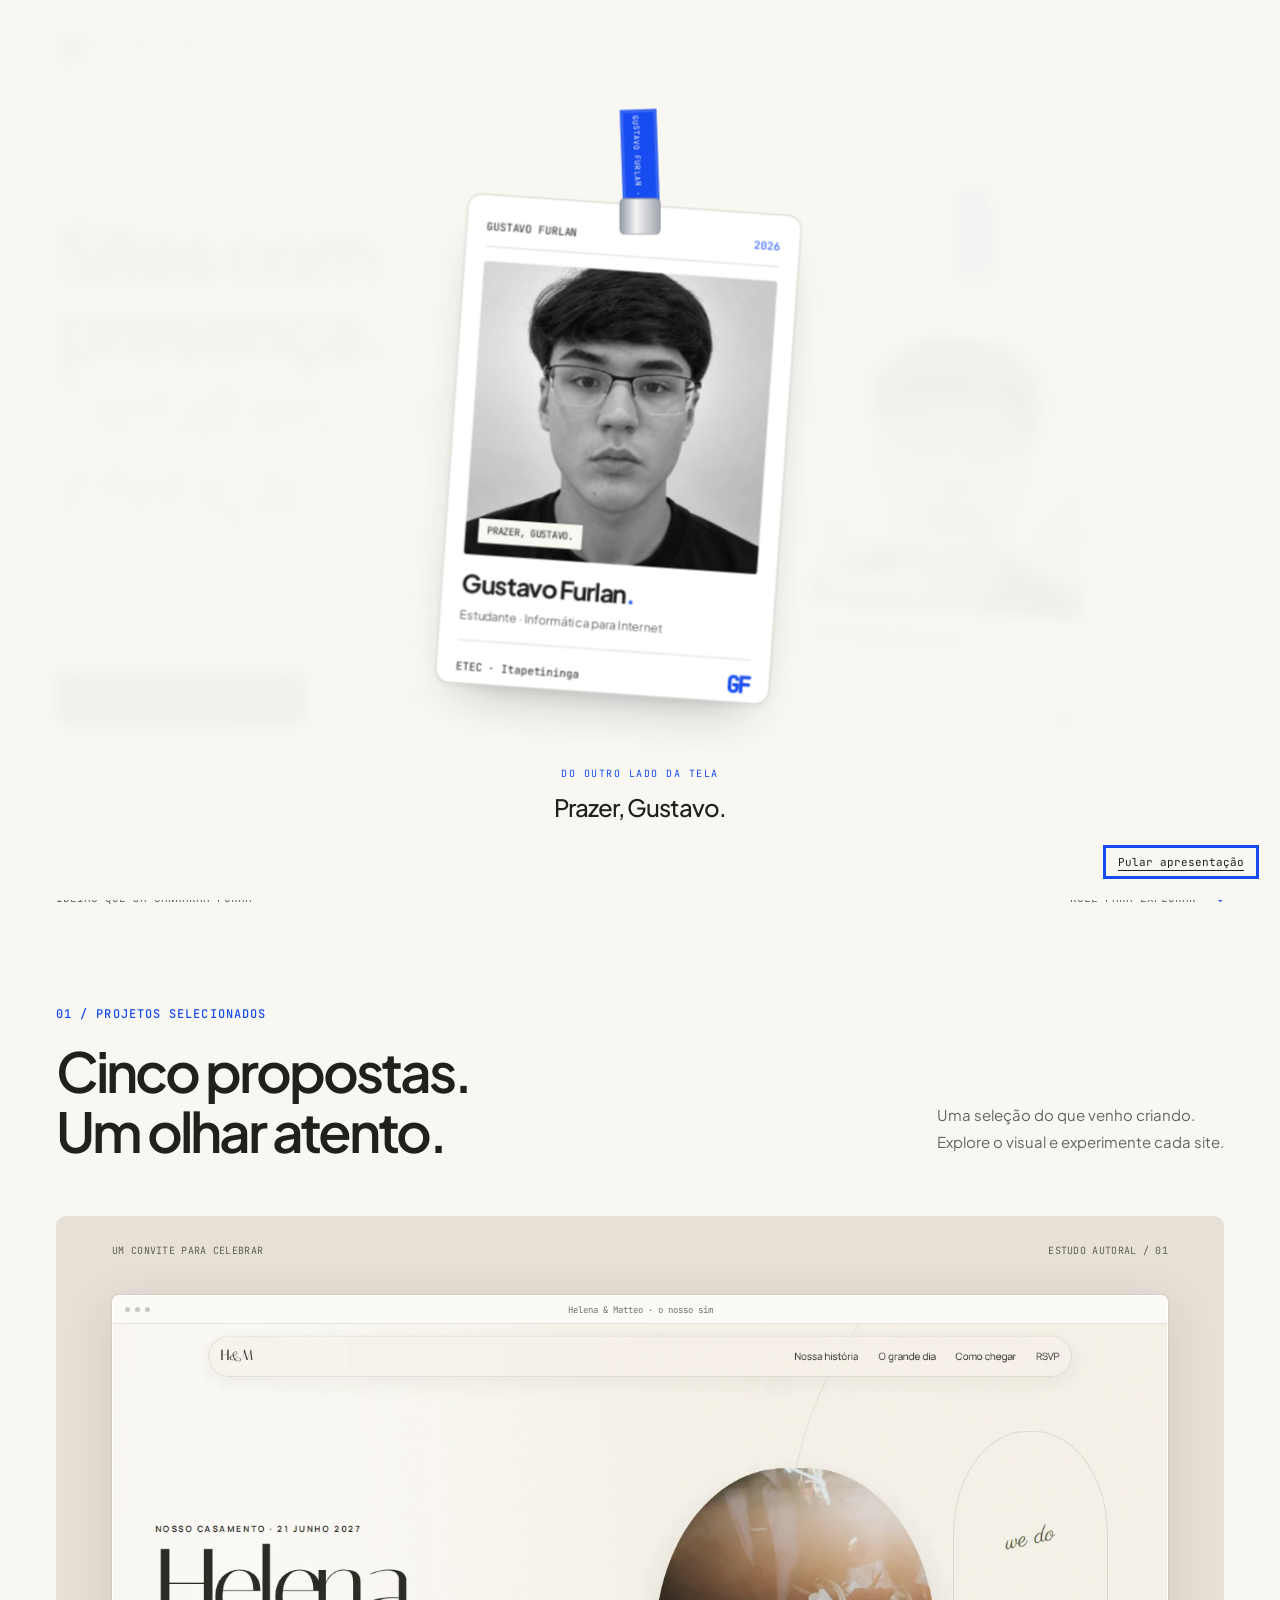
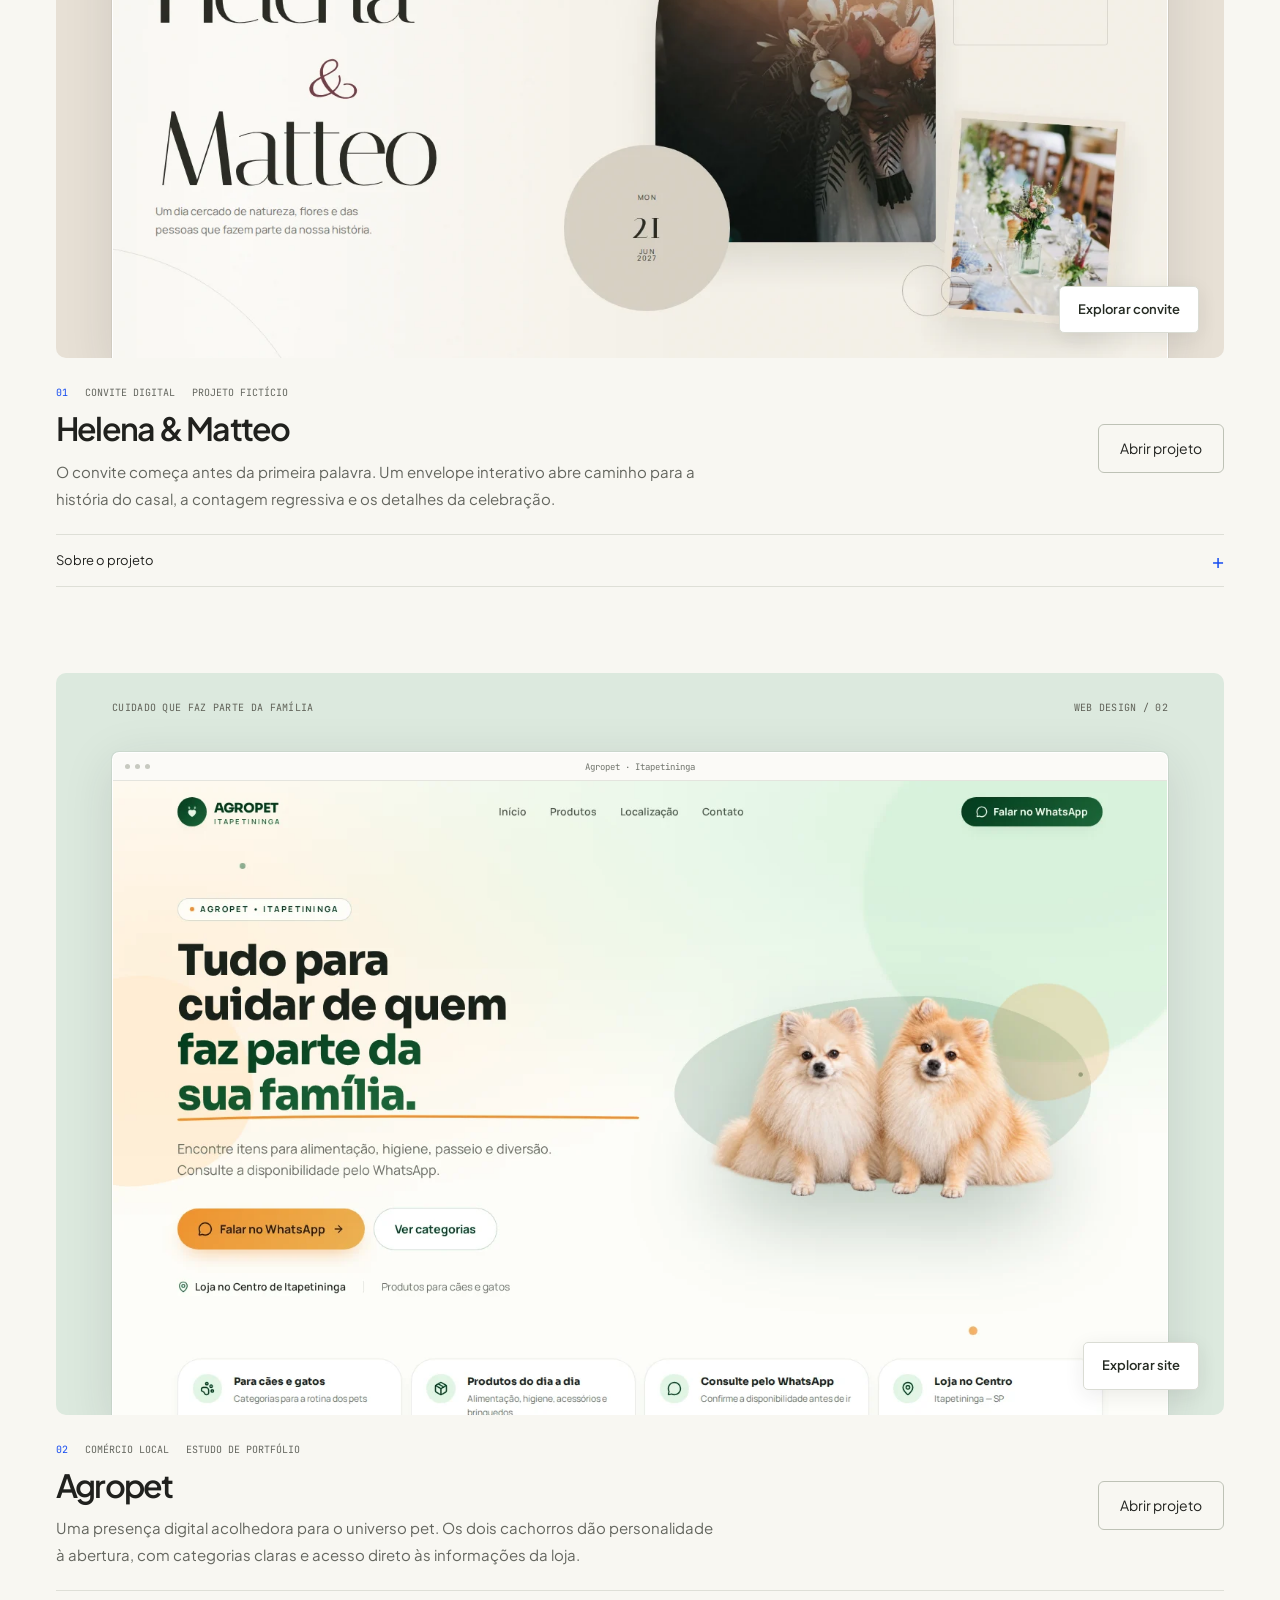
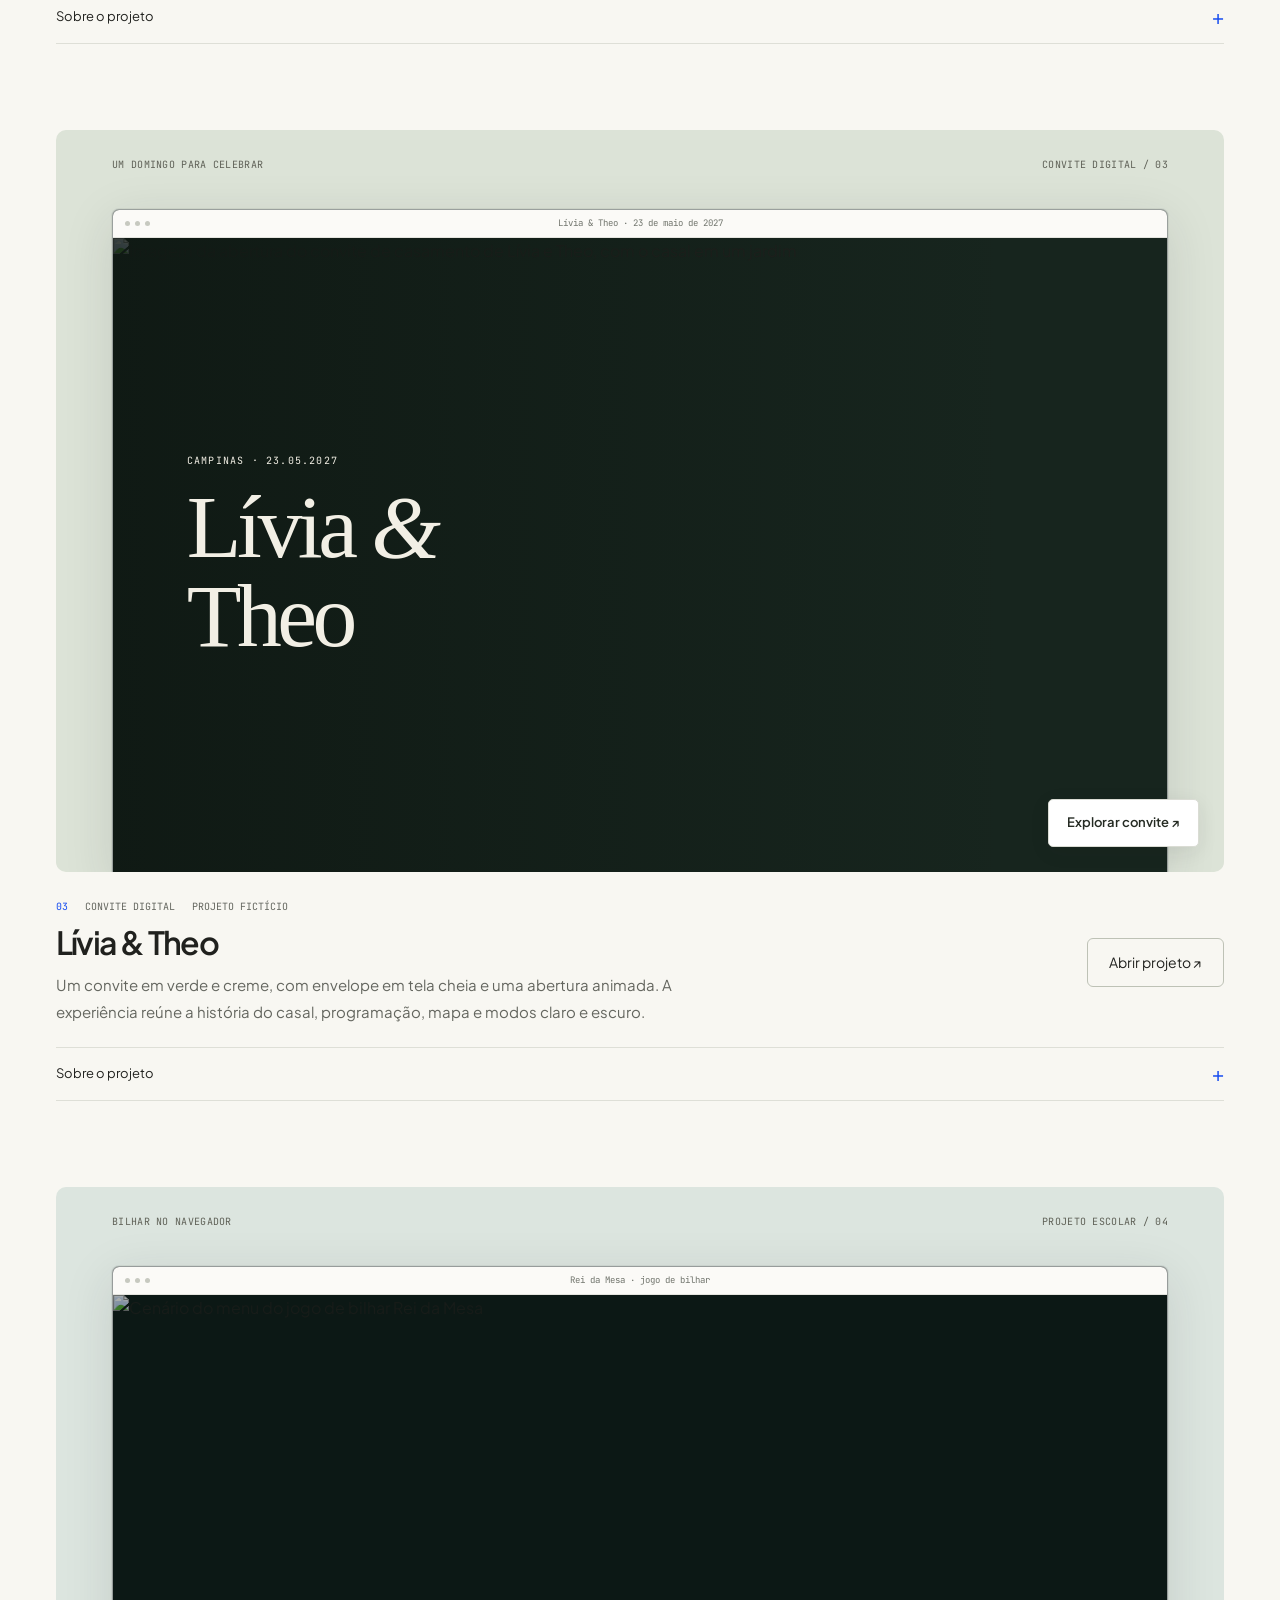
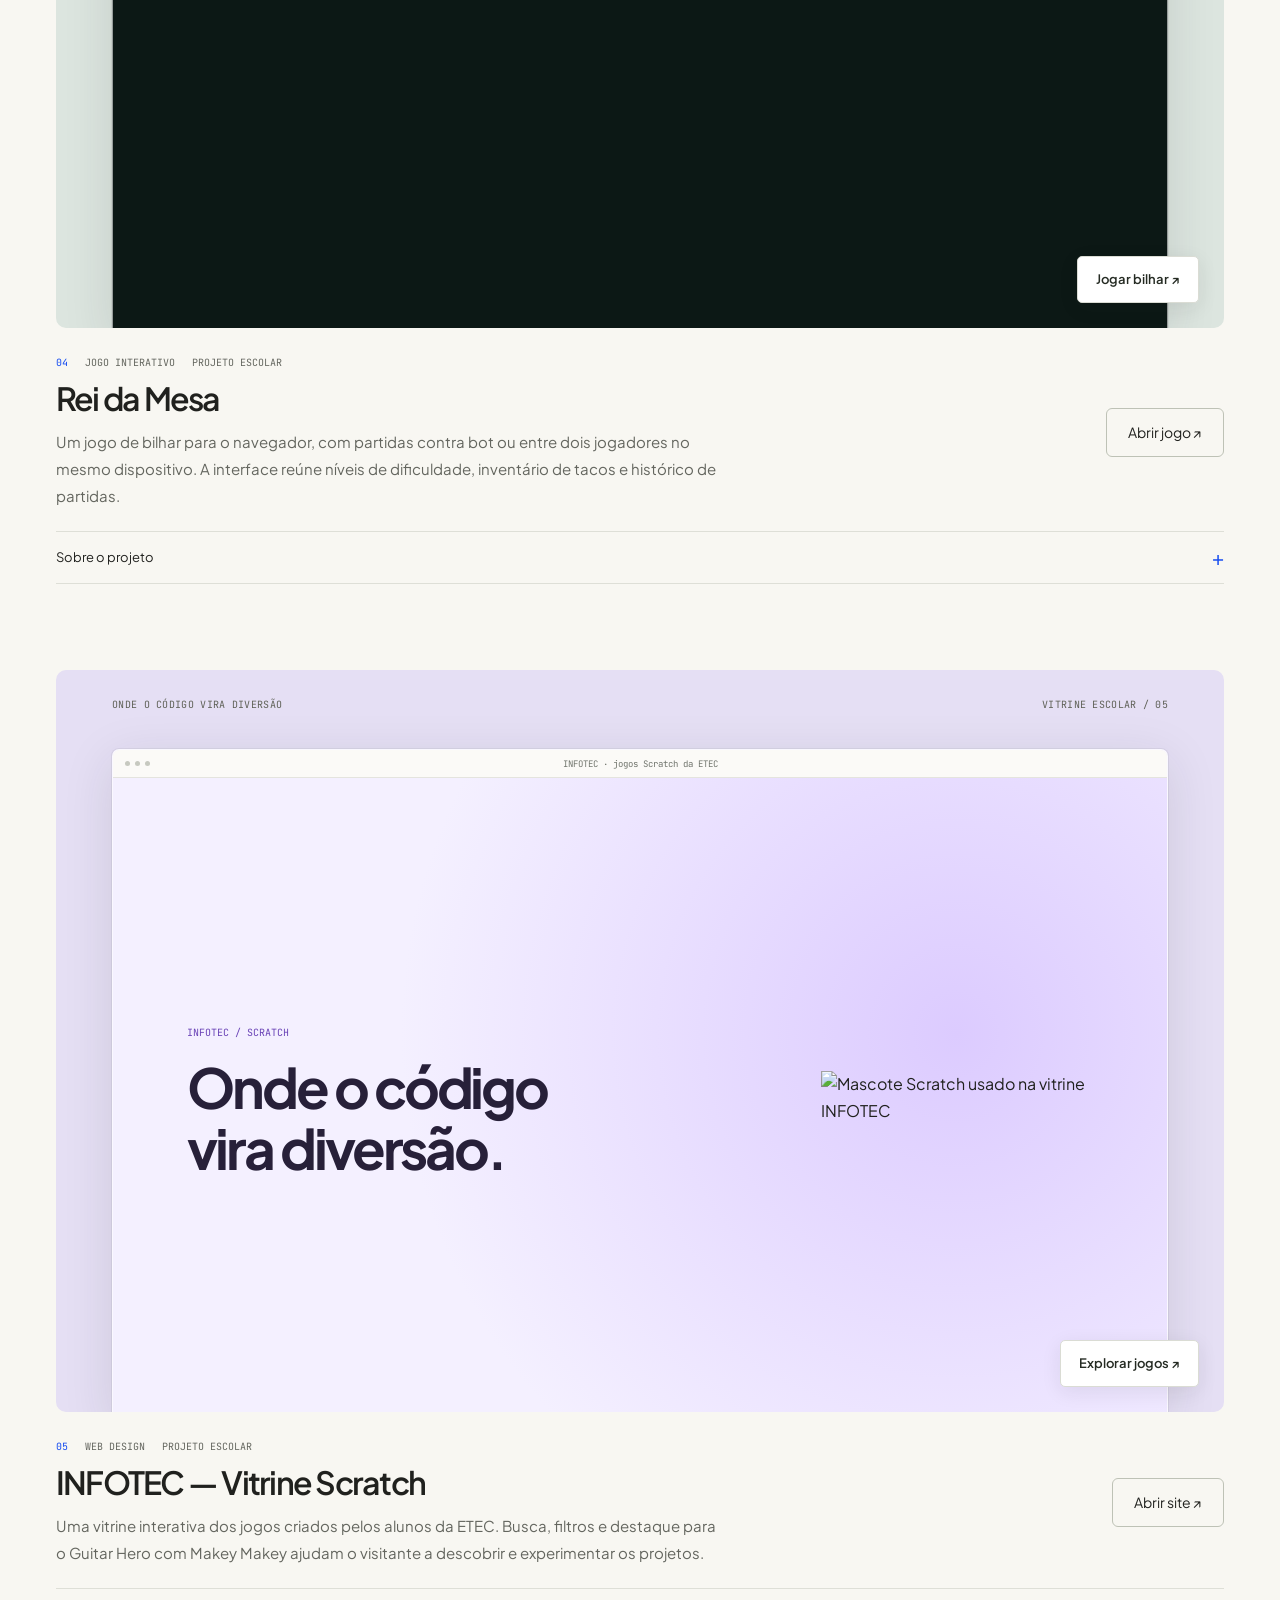
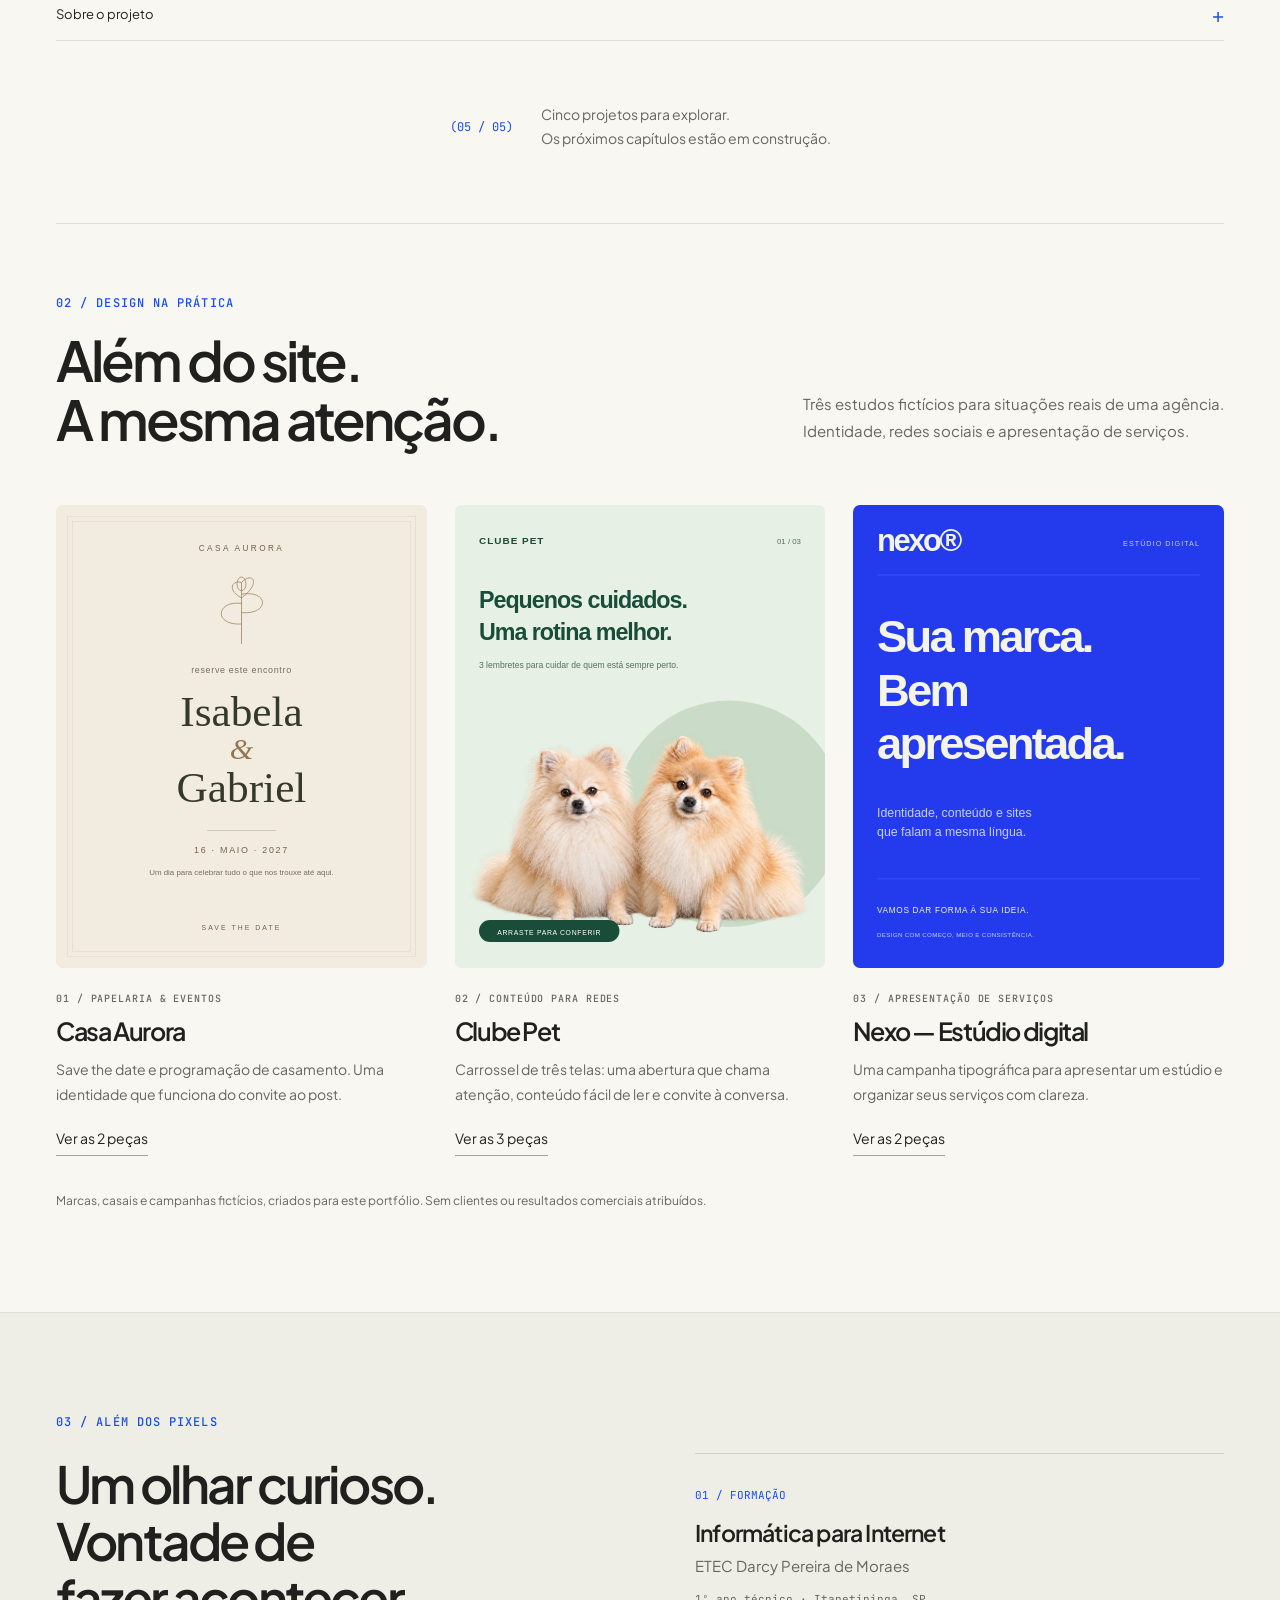
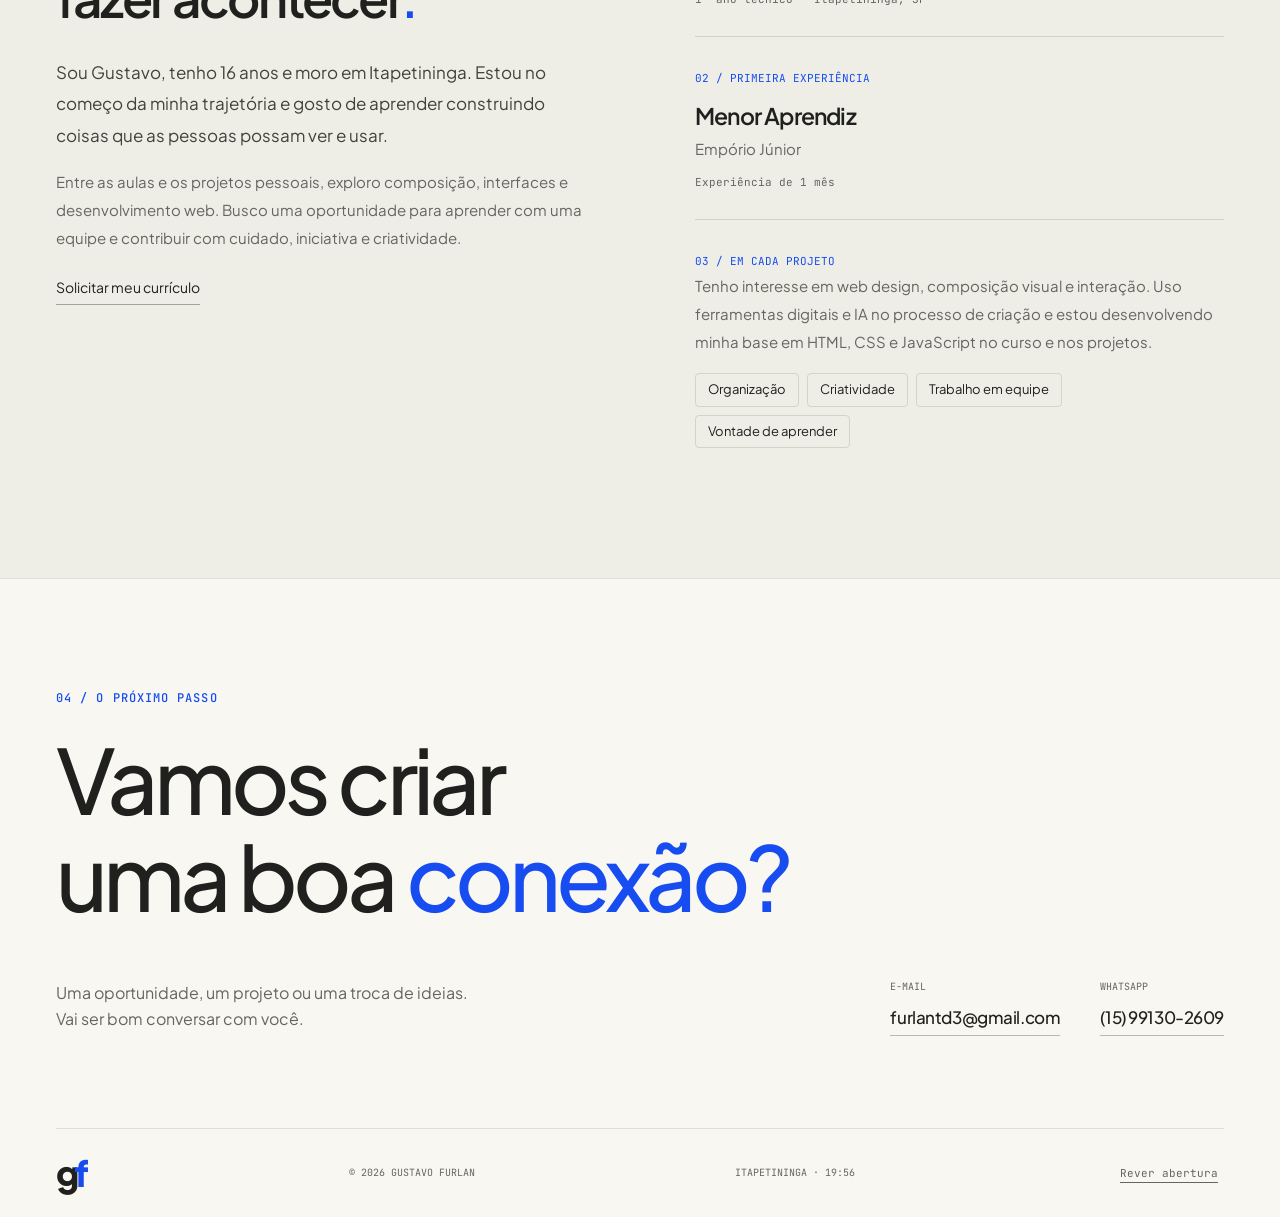
==== commit dae7ee7f: "Add files via upload" ====
--- a/index.html
+++ b/index.html
@@ -56,7 +56,7 @@
       </a>
 
       <nav aria-label="Navegação principal">
-        <a href="#projetos">Projetos <sup>03</sup></a>
+        <a href="#projetos">Projetos <sup>05</sup></a>
         <a href="#designs">Designs <sup>03</sup></a>
         <a href="#sobre">Sobre</a>
         <a href="#contato" class="nav-contact">Vamos conversar</a>
@@ -107,7 +107,7 @@
         <div class="hero-actions">
           <a class="button dark" href="#projetos">
             Conheça meus projetos
-            <span class="button-count">03</span>
+            <span class="button-count">05</span>
           </a>
 
           <a class="text-link" href="#sobre">Um pouco sobre mim</a>
@@ -208,7 +208,7 @@
       <div class="section-heading reveal">
         <div>
           <span class="eyebrow blue">01 / PROJETOS SELECIONADOS</span>
-          <h2>Três propostas.<br>Um olhar atento.</h2>
+          <h2>Cinco propostas.<br>Um olhar atento.</h2>
         </div>
 
         <p>
@@ -528,10 +528,74 @@
         </details>
       </article>
 
-      <div class="projects-end">
-        <span class="blue">(03 / 03)</span>
+      <!-- PROJETO 04: REI DA MESA -->
+<article class="project reveal">
+  <a class="project-cover" href="https://kallebrafael.github.io/JogoBilharETEC/" target="_blank" rel="noopener noreferrer" aria-label="Abrir jogo Rei da Mesa em uma nova aba" style="background:#dce5df">
+    <div class="cover-top"><span>BILHAR NO NAVEGADOR</span><span>PROJETO ESCOLAR / 04</span></div>
+    <div class="browser-window" style="position:relative;background:#101c19">
+      <div class="browser-bar"><i></i><i></i><i></i><span>Rei da Mesa · jogo de bilhar</span></div>
+      <img src="https://kallebrafael.github.io/JogoBilharETEC/assets/backgrounds/lobby-bg-custom.png" width="1600" height="1000" alt="Cenário do menu do jogo de bilhar Rei da Mesa" loading="lazy" style="object-position:center">
+      <div aria-hidden="true" style="position:absolute;inset:28px 0 0;display:grid;place-items:center;background:rgba(8,18,15,.35);pointer-events:none">
+        <img src="https://kallebrafael.github.io/JogoBilharETEC/assets/logo/logo-rei-da-mesa.png" alt="" loading="lazy" style="width:55%;max-width:480px;height:auto">
+      </div>
+    </div>
+    <span class="cover-open">Jogar bilhar ↗</span>
+  </a>
+  <div class="project-info">
+    <div>
+      <div class="project-tags"><span>04</span><span>JOGO INTERATIVO</span><span>PROJETO ESCOLAR</span></div>
+      <h3>Rei da Mesa</h3>
+      <p>Um jogo de bilhar para o navegador, com partidas contra bot ou entre dois jogadores no mesmo dispositivo. A interface reúne níveis de dificuldade, inventário de tacos e histórico de partidas.</p>
+    </div>
+    <a class="project-link" href="https://kallebrafael.github.io/JogoBilharETEC/" target="_blank" rel="noopener noreferrer">Abrir jogo ↗</a>
+  </div>
+  <details class="project-details">
+    <summary>Sobre o projeto <span aria-hidden="true">+</span></summary>
+    <div class="detail-grid">
+      <div><h4>A proposta</h4><p>Organizar uma experiência de jogo em uma interface que conecta escolha de modo, partida e progresso do jogador.</p></div>
+      <div><h4>O que explorar</h4><p>A mesa em Canvas, os controles de mira e potência, as dificuldades do bot e o modo local para dois jogadores.</p></div>
+      <div><h4>Contexto</h4><p>Projeto escolar. As fichas fazem parte da economia fictícia do jogo e não envolvem dinheiro real.</p></div>
+    </div>
+  </details>
+</article>
+
+<!-- PROJETO 05: INFOTEC -->
+<article class="project reveal">
+  <a class="project-cover" href="https://furlan010.github.io/SiteScratchF/" target="_blank" rel="noopener noreferrer" aria-label="Abrir vitrine INFOTEC em uma nova aba" style="background:#e5dff4">
+    <div class="cover-top"><span>ONDE O CÓDIGO VIRA DIVERSÃO</span><span>VITRINE ESCOLAR / 05</span></div>
+    <div class="browser-window" style="background:#f4f0ff">
+      <div class="browser-bar"><i></i><i></i><i></i><span>INFOTEC · jogos Scratch da ETEC</span></div>
+      <div style="position:relative;aspect-ratio:1.65;display:flex;align-items:center;justify-content:space-between;gap:5%;padding:7%;overflow:hidden;background:radial-gradient(circle at 80% 40%,#dccbff,transparent 60%),#f4f0ff">
+        <div style="position:relative;z-index:1">
+          <span style="font:10px var(--mono);color:#6942b6">INFOTEC / SCRATCH</span>
+          <strong style="display:block;font-size:clamp(23px,4.3vw,62px);line-height:1.1;letter-spacing:-.055em;margin-top:14px;color:#272039">Onde o código<br>vira diversão.</strong>
+        </div>
+        <img src="https://kallebrafael.github.io/SiteScratchFETEC/assets/scratch-cat.png" alt="Mascote Scratch usado na vitrine INFOTEC" loading="lazy" style="width:30%;height:auto;object-fit:contain;flex-shrink:0">
+      </div>
+    </div>
+    <span class="cover-open">Explorar jogos ↗</span>
+  </a>
+  <div class="project-info">
+    <div>
+      <div class="project-tags"><span>05</span><span>WEB DESIGN</span><span>PROJETO ESCOLAR</span></div>
+      <h3>INFOTEC — Vitrine Scratch</h3>
+      <p>Uma vitrine interativa dos jogos criados pelos alunos da ETEC. Busca, filtros e destaque para o Guitar Hero com Makey Makey ajudam o visitante a descobrir e experimentar os projetos.</p>
+    </div>
+    <a class="project-link" href="https://furlan010.github.io/SiteScratchF/" target="_blank" rel="noopener noreferrer">Abrir site ↗</a>
+  </div>
+  <details class="project-details">
+    <summary>Sobre o projeto <span aria-hidden="true">+</span></summary>
+    <div class="detail-grid">
+      <div><h4>A proposta</h4><p>Reunir os trabalhos escolares em uma apresentação visual que facilite encontrar e abrir cada jogo.</p></div>
+      <div><h4>O que explorar</h4><p>A busca por nome, os filtros por categoria, a escolha aleatória de jogos, a alternância de tema e a abertura dos jogos em uma janela.</p></div>
+      <div><h4>Contexto</h4><p>Vitrine de projetos escolares. Os jogos exibidos têm seus próprios autores, apresentados no site.</p></div>
+    </div>
+  </details>
+</article>
+<div class="projects-end">
+        <span class="blue">(05 / 05)</span>
         <p>
-          Três projetos para explorar.<br>
+          Cinco projetos para explorar.<br>
           Os próximos capítulos estão em construção.
         </p>
       </div>
@@ -891,3 +955,4 @@
   </div>
 </body>
 </html>
+
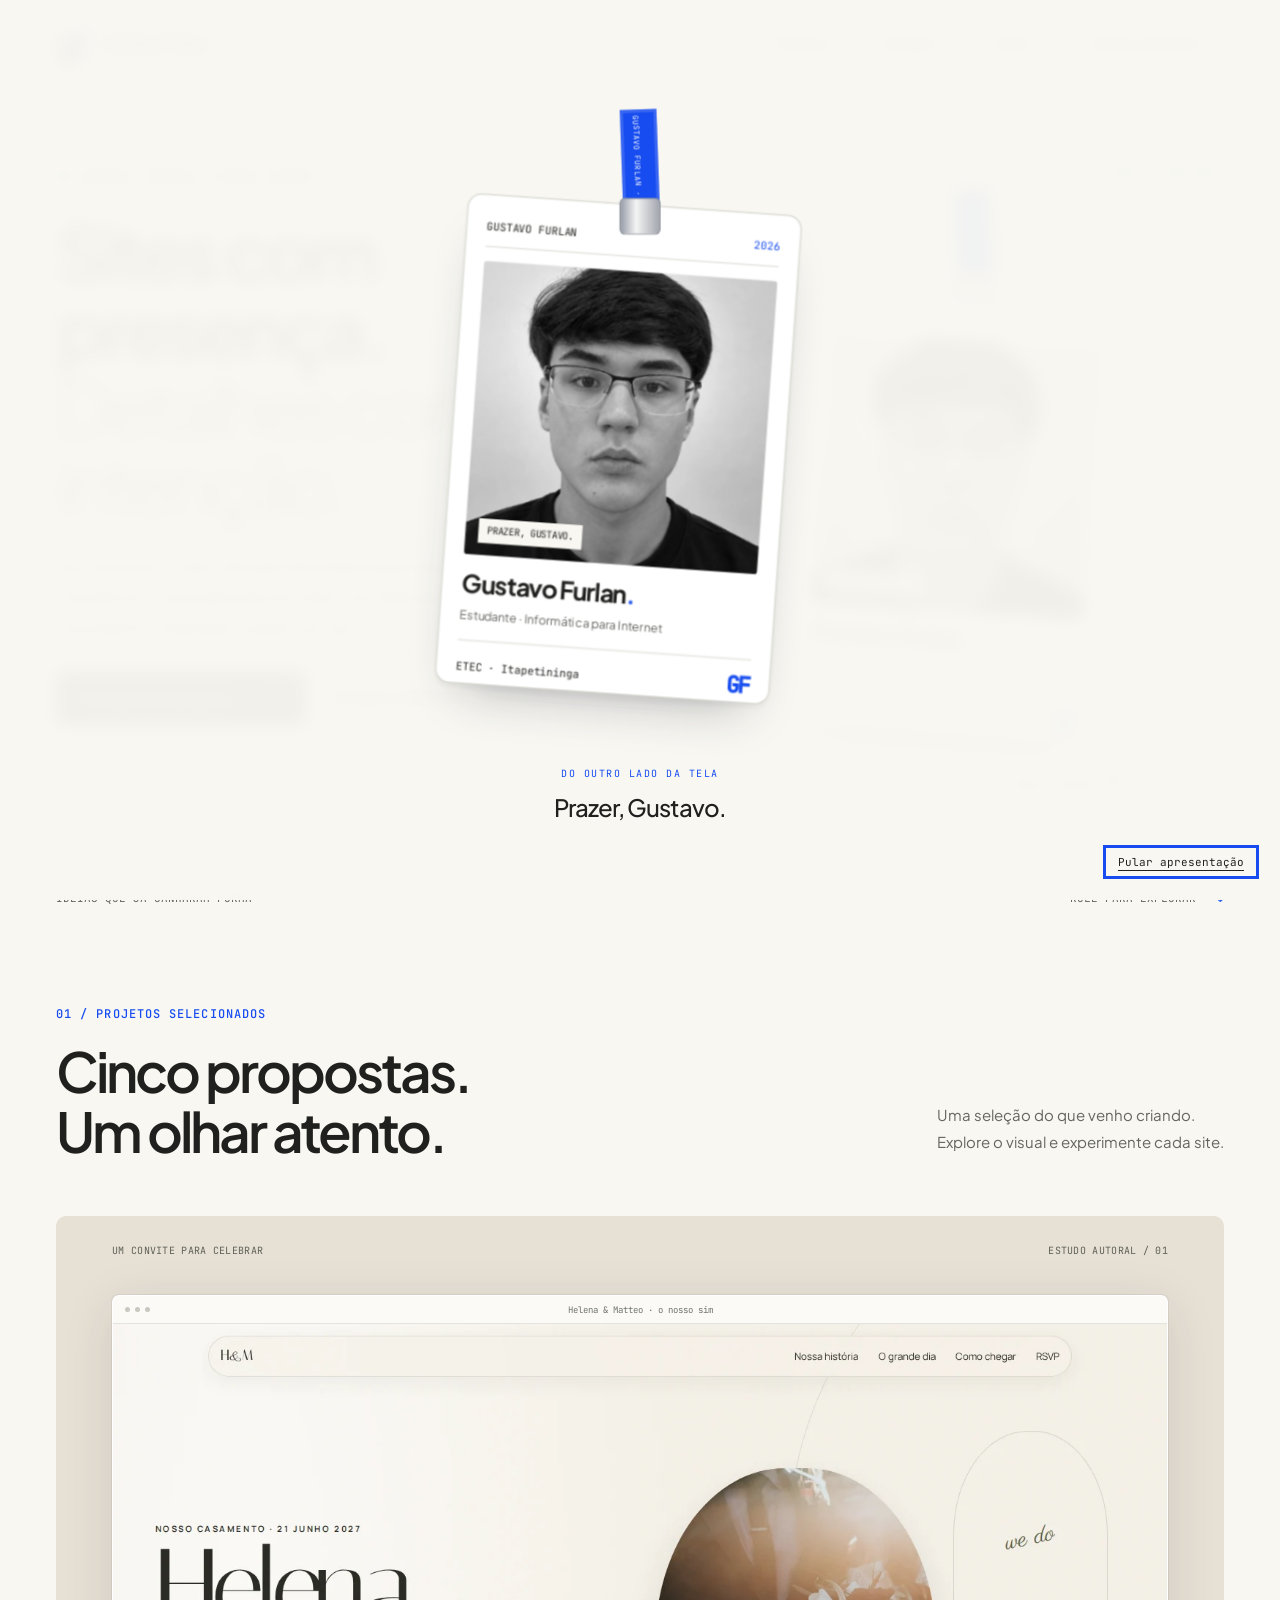
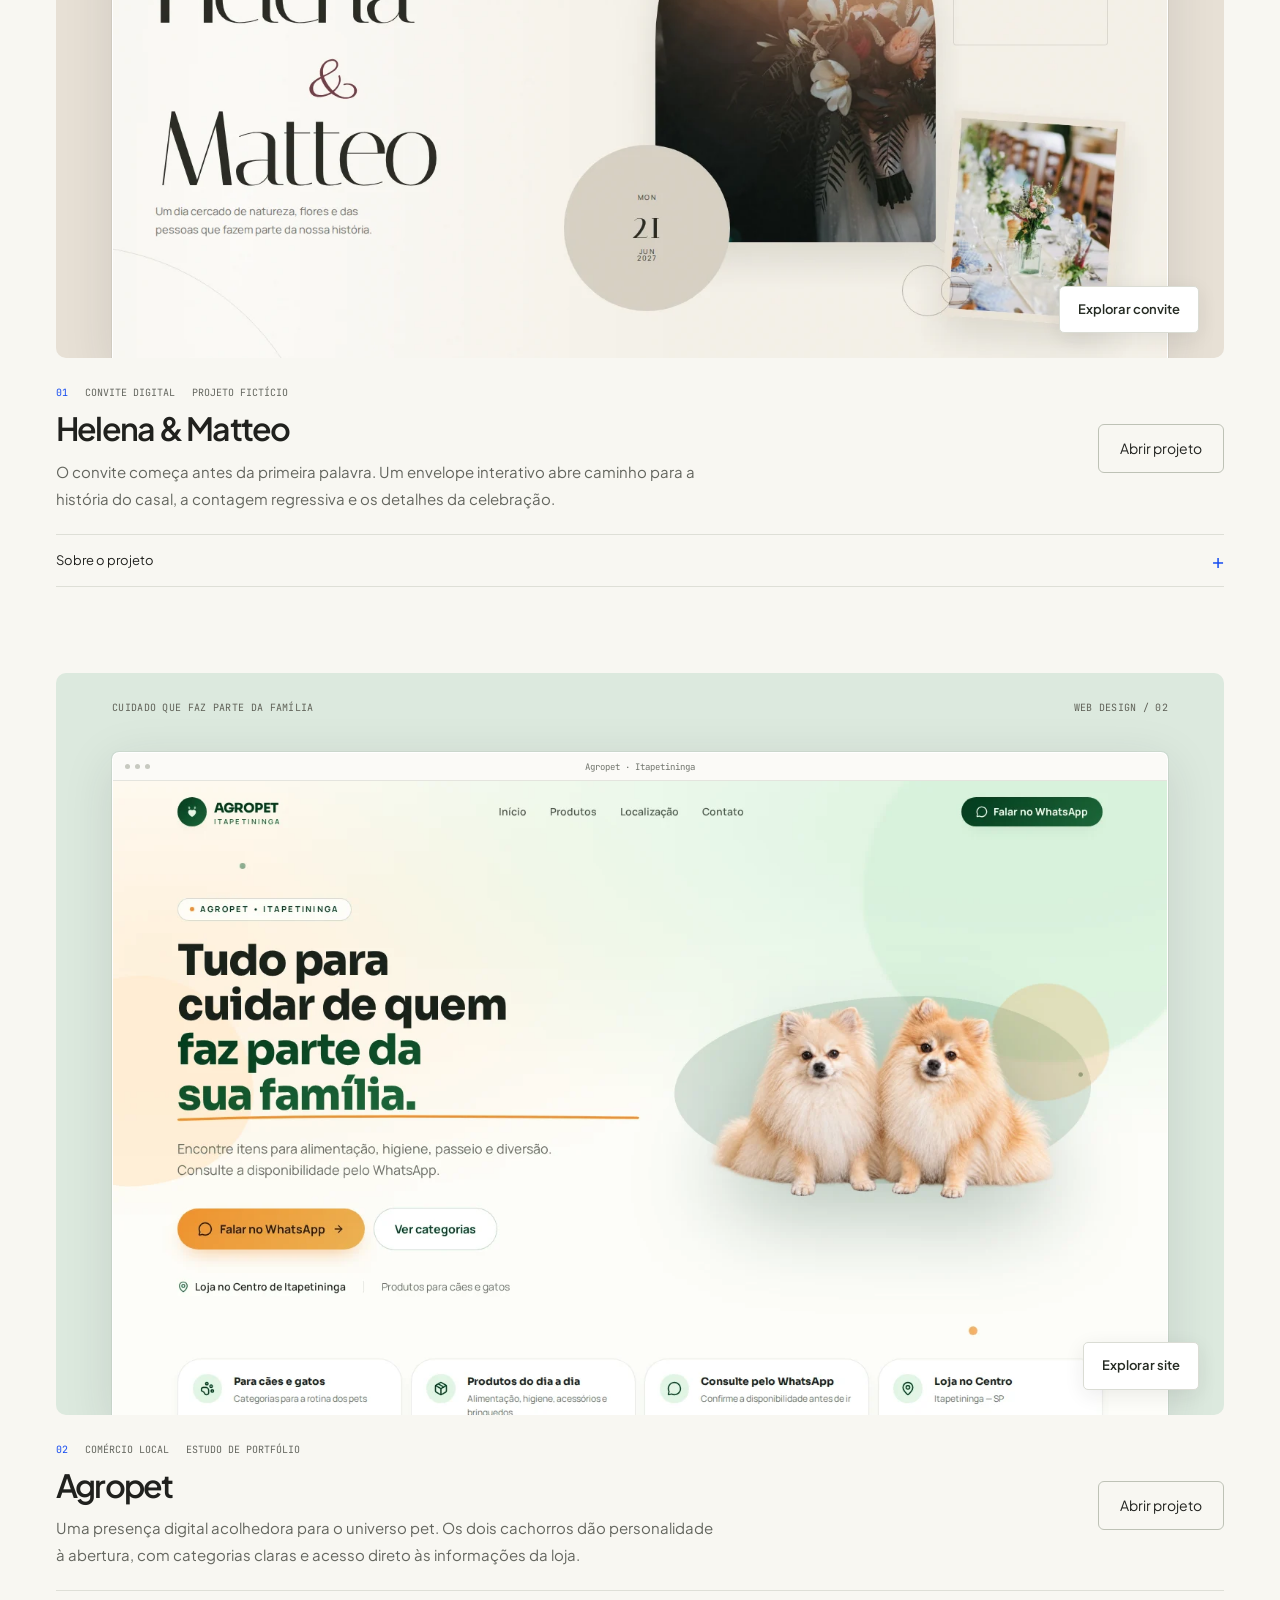
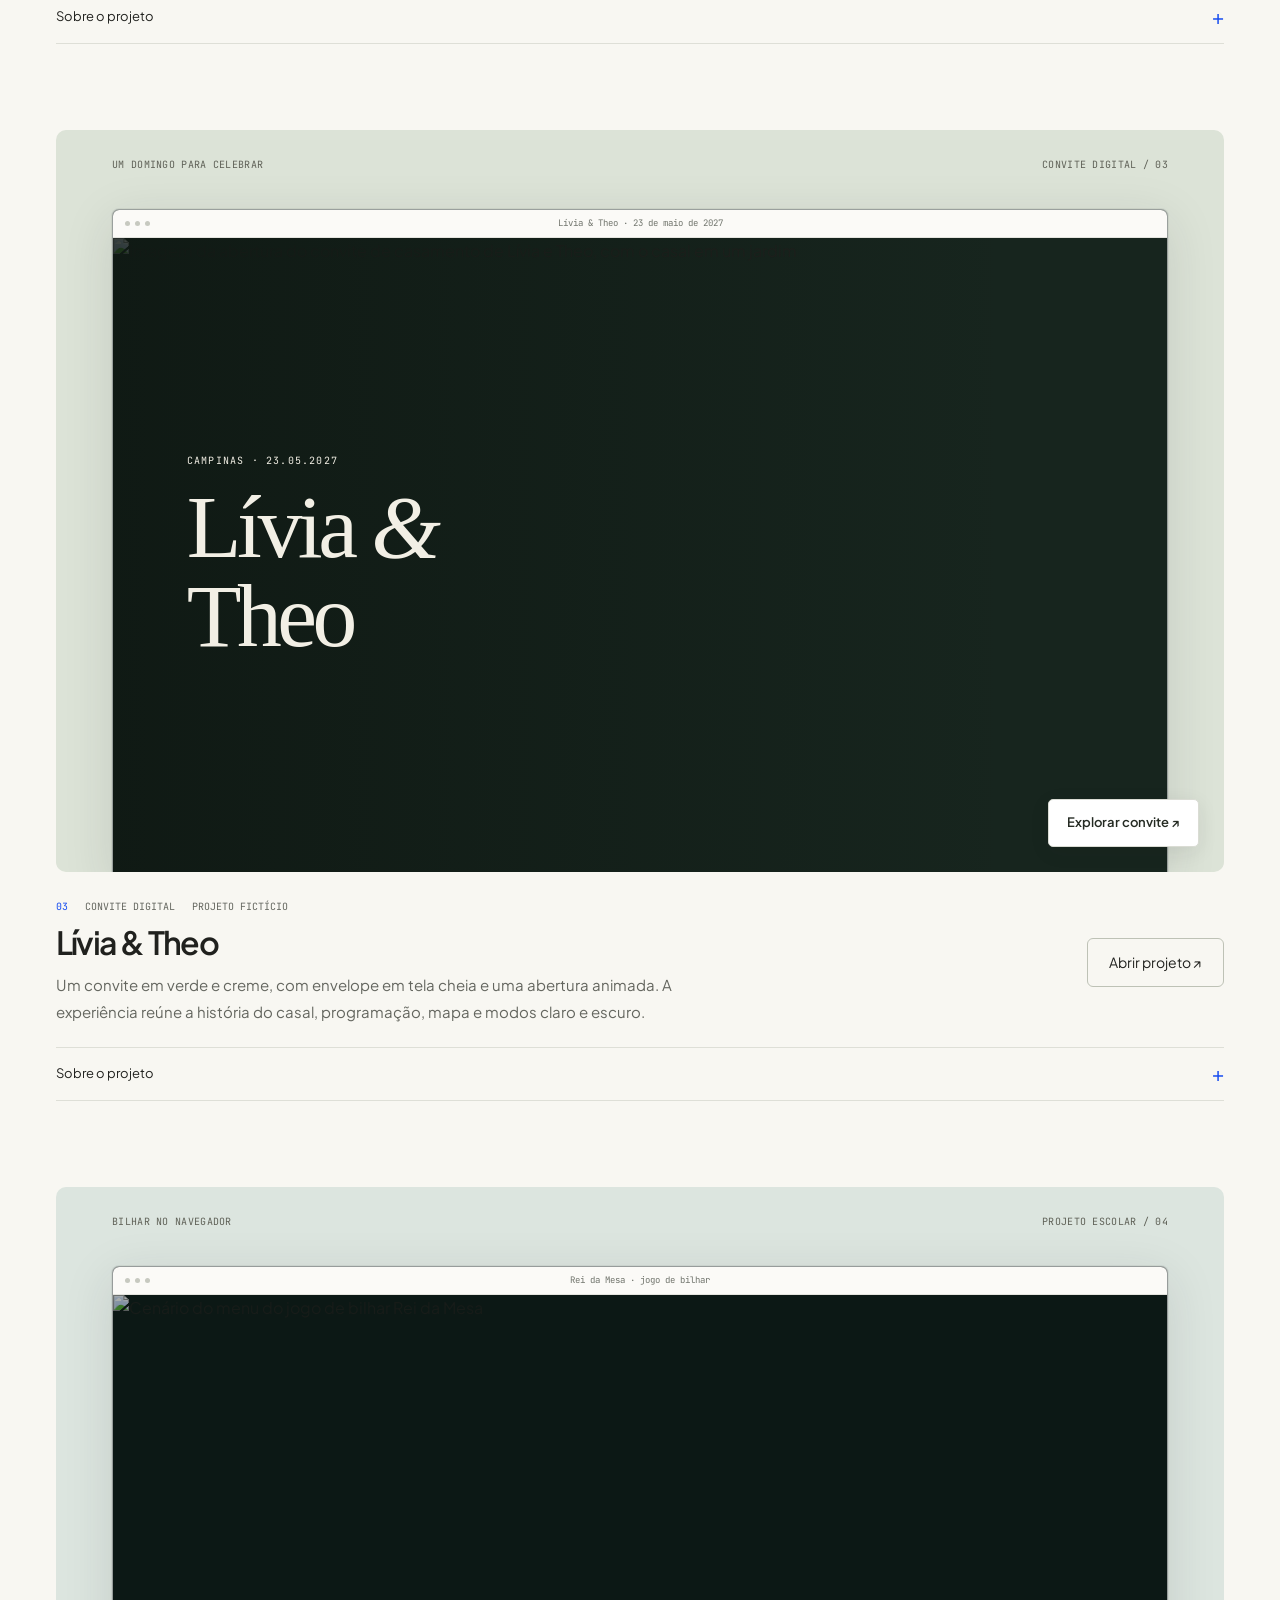
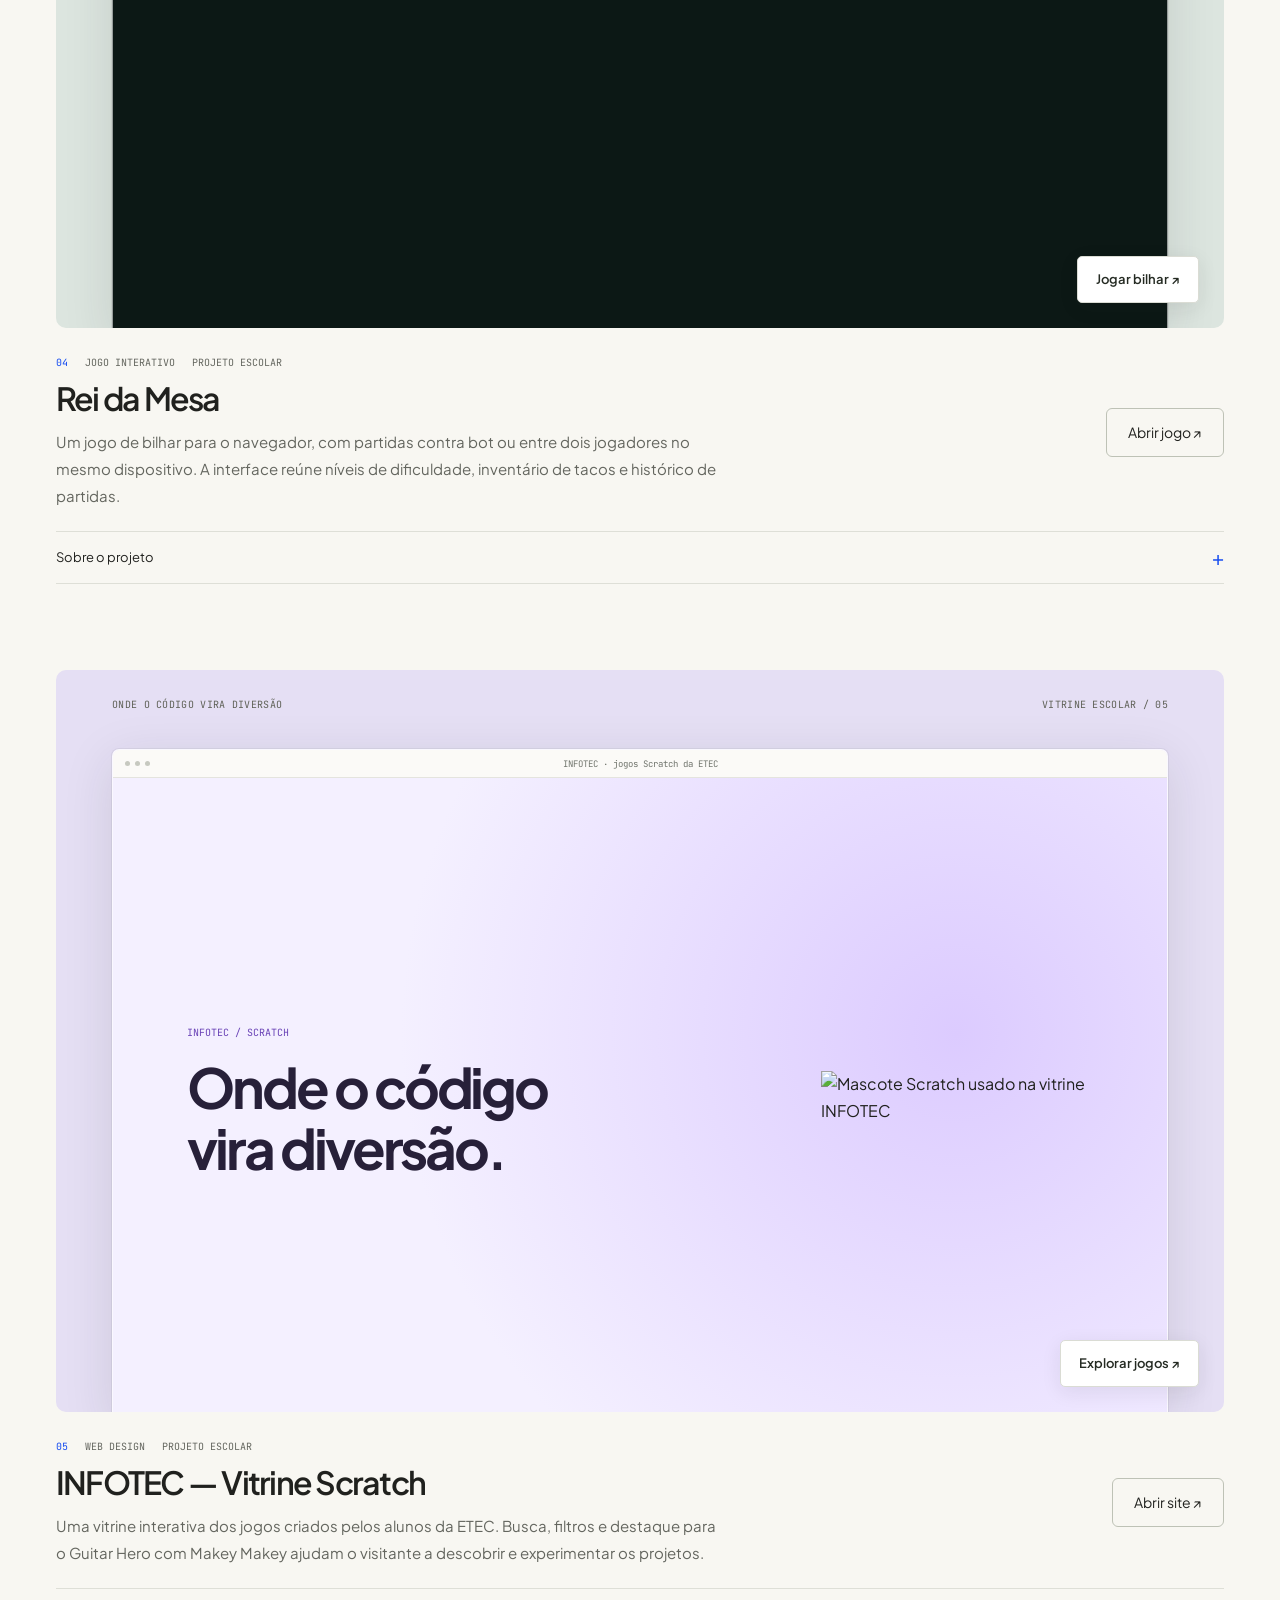
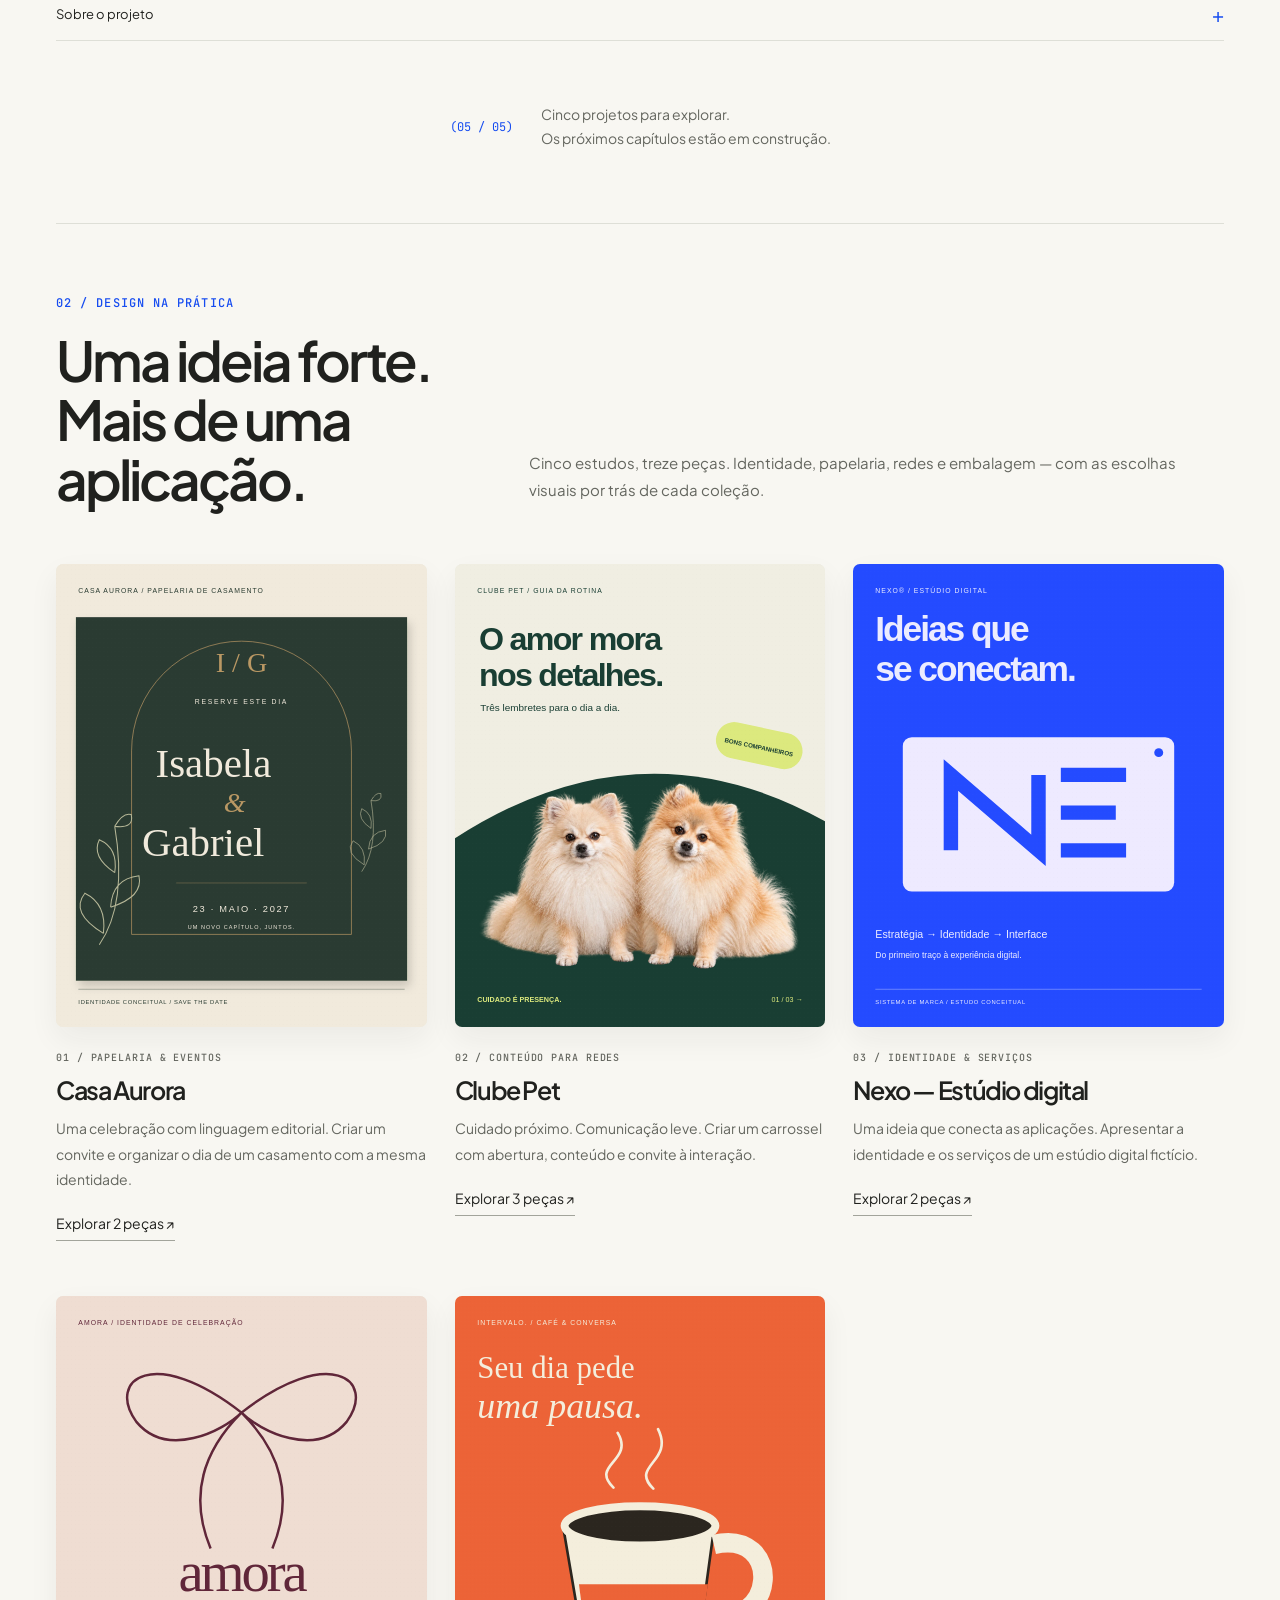
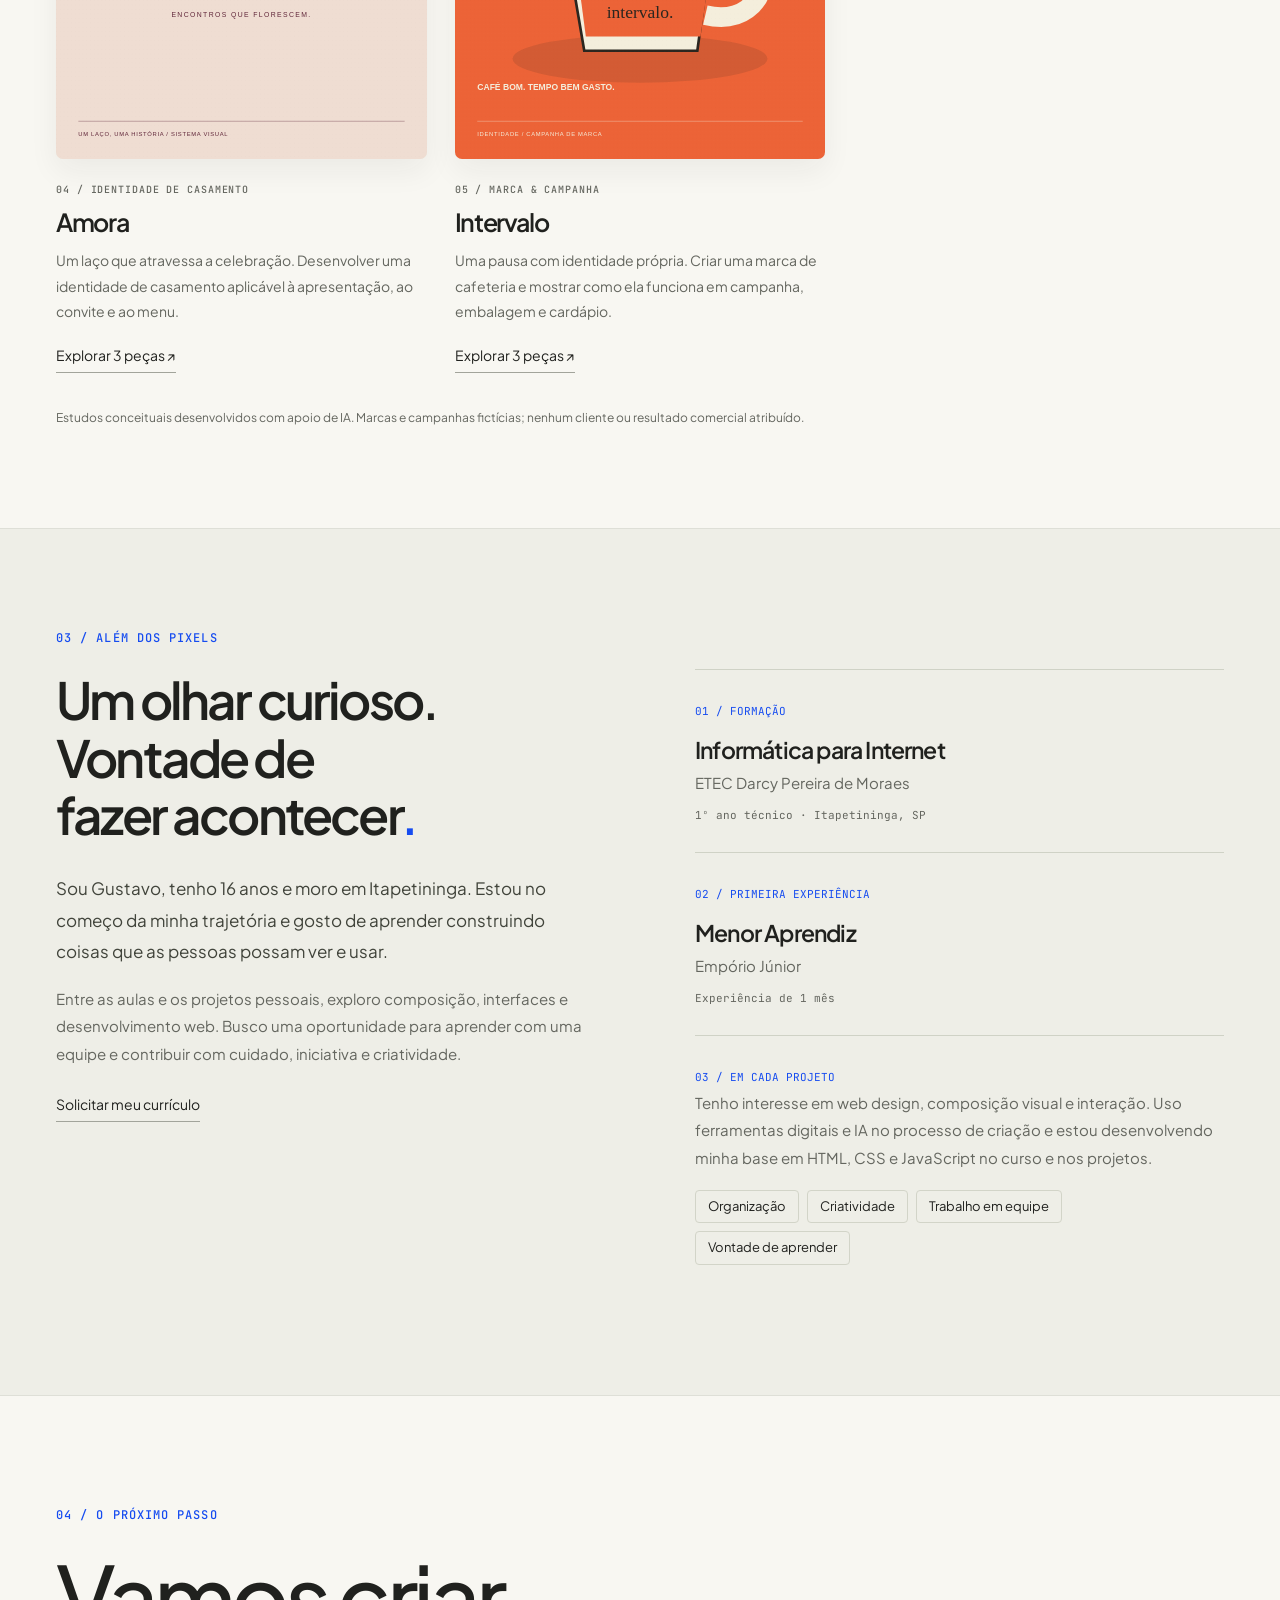
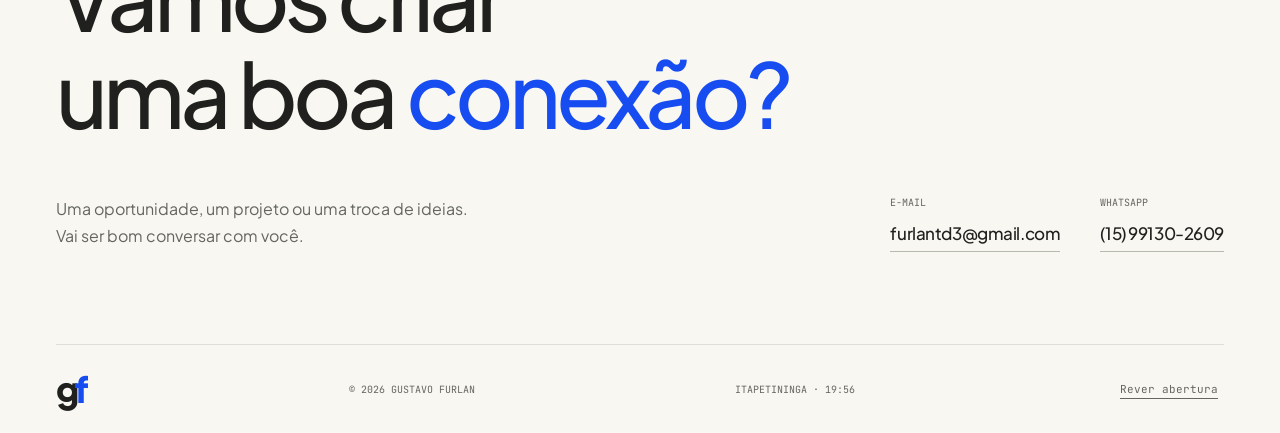
==== commit 77969c48: "Add files via upload" ====
--- a/index.html
+++ b/index.html
@@ -57,7 +57,7 @@
 
       <nav aria-label="Navegação principal">
         <a href="#projetos">Projetos <sup>05</sup></a>
-        <a href="#designs">Designs <sup>03</sup></a>
+        <a href="#designs">Designs <sup>05</sup></a>
         <a href="#sobre">Sobre</a>
         <a href="#contato" class="nav-contact">Vamos conversar</a>
       </nav>
@@ -601,98 +601,7 @@
       </div>
     </section>
 
-    <section class="designs wrap" id="designs">
-      <div class="section-heading reveal">
-        <div>
-          <span class="eyebrow blue">02 / DESIGN NA PRÁTICA</span>
-          <h2>Além do site.<br>A mesma atenção.</h2>
-        </div>
-
-        <p>
-          Três estudos fictícios para situações reais de uma agência.<br>
-          Identidade, redes sociais e apresentação de serviços.
-        </p>
-      </div>
-
-      <div class="design-grid">
-        <article class="design-card reveal">
-          <a href="designs--casa-aurora.html" class="design-art">
-            <img
-              src="designs--casa-aurora-save-the-date.svg"
-              width="1080"
-              height="1350"
-              alt="Save the date em tons de papel e verde, para Isabela e Gabriel"
-              loading="lazy"
-            >
-          </a>
-
-          <span class="eyebrow">01 / PAPELARIA & EVENTOS</span>
-          <h3>Casa Aurora</h3>
-
-          <p>
-            Save the date e programação de casamento. Uma identidade
-            que funciona do convite ao post.
-          </p>
-
-          <a href="designs--casa-aurora.html" class="text-link">
-            Ver as 2 peças
-          </a>
-        </article>
-
-        <article class="design-card reveal">
-          <a href="designs--clube-pet.html" class="design-art">
-            <img
-              src="designs--pet-carrossel-01.svg"
-              width="1080"
-              height="1350"
-              alt="Capa do carrossel Clube Pet com os dois cachorros"
-              loading="lazy"
-            >
-          </a>
-
-          <span class="eyebrow">02 / CONTEÚDO PARA REDES</span>
-          <h3>Clube Pet</h3>
-
-          <p>
-            Carrossel de três telas: uma abertura que chama atenção,
-            conteúdo fácil de ler e convite à conversa.
-          </p>
-
-          <a href="designs--clube-pet.html" class="text-link">
-            Ver as 3 peças
-          </a>
-        </article>
-
-        <article class="design-card reveal">
-          <a href="designs--nexo.html" class="design-art">
-            <img
-              src="designs--nexo-servicos.svg"
-              width="1080"
-              height="1350"
-              alt="Campanha Nexo em azul intenso com tipografia branca"
-              loading="lazy"
-            >
-          </a>
-
-          <span class="eyebrow">03 / APRESENTAÇÃO DE SERVIÇOS</span>
-          <h3>Nexo — Estúdio digital</h3>
-
-          <p>
-            Uma campanha tipográfica para apresentar um estúdio e
-            organizar seus serviços com clareza.
-          </p>
-
-          <a href="designs--nexo.html" class="text-link">
-            Ver as 2 peças
-          </a>
-        </article>
-      </div>
-
-      <p class="design-note">
-        Marcas, casais e campanhas fictícios, criados para este portfólio.
-        Sem clientes ou resultados comerciais atribuídos.
-      </p>
-    </section>
+    <section class="designs wrap" id="designs"><div class="section-heading reveal"><div><span class="eyebrow blue">02 / DESIGN NA PRÁTICA</span><h2>Uma ideia forte.<br>Mais de uma aplicação.</h2></div><p>Cinco estudos, treze peças. Identidade, papelaria, redes e embalagem — com as escolhas visuais por trás de cada coleção.</p></div><div class="design-grid"><article class="design-card reveal"><a href="designs--casa-aurora.html" class="design-art"><img src="designs--casa-aurora-save-the-date.svg" width="1080" height="1350" alt="Uma celebração com linguagem editorial." loading="lazy"></a><span class="eyebrow">01 / PAPELARIA & EVENTOS</span><h3>Casa Aurora</h3><p>Uma celebração com linguagem editorial. Criar um convite e organizar o dia de um casamento com a mesma identidade.</p><a href="designs--casa-aurora.html" class="text-link">Explorar 2 peças ↗</a></article><article class="design-card reveal"><a href="designs--clube-pet.html" class="design-art"><img src="designs--pet-carrossel-01.svg" width="1080" height="1350" alt="Cuidado próximo. Comunicação leve." loading="lazy"></a><span class="eyebrow">02 / CONTEÚDO PARA REDES</span><h3>Clube Pet</h3><p>Cuidado próximo. Comunicação leve. Criar um carrossel com abertura, conteúdo e convite à interação.</p><a href="designs--clube-pet.html" class="text-link">Explorar 3 peças ↗</a></article><article class="design-card reveal"><a href="designs--nexo.html" class="design-art"><img src="designs--nexo-servicos.svg" width="1080" height="1350" alt="Uma ideia que conecta as aplicações." loading="lazy"></a><span class="eyebrow">03 / IDENTIDADE & SERVIÇOS</span><h3>Nexo — Estúdio digital</h3><p>Uma ideia que conecta as aplicações. Apresentar a identidade e os serviços de um estúdio digital fictício.</p><a href="designs--nexo.html" class="text-link">Explorar 2 peças ↗</a></article><article class="design-card reveal"><a href="designs--amora.html" class="design-art"><img src="designs--amora-identidade.svg" width="1080" height="1350" alt="Um laço que atravessa a celebração." loading="lazy"></a><span class="eyebrow">04 / IDENTIDADE DE CASAMENTO</span><h3>Amora</h3><p>Um laço que atravessa a celebração. Desenvolver uma identidade de casamento aplicável à apresentação, ao convite e ao menu.</p><a href="designs--amora.html" class="text-link">Explorar 3 peças ↗</a></article><article class="design-card reveal"><a href="designs--intervalo.html" class="design-art"><img src="designs--intervalo-campanha.svg" width="1080" height="1350" alt="Uma pausa com identidade própria." loading="lazy"></a><span class="eyebrow">05 / MARCA & CAMPANHA</span><h3>Intervalo</h3><p>Uma pausa com identidade própria. Criar uma marca de cafeteria e mostrar como ela funciona em campanha, embalagem e cardápio.</p><a href="designs--intervalo.html" class="text-link">Explorar 3 peças ↗</a></article></div><p class="design-note">Estudos conceituais desenvolvidos com apoio de IA. Marcas e campanhas fictícias; nenhum cliente ou resultado comercial atribuído.</p></section>
 
     <section class="about" id="sobre">
       <div class="wrap about-grid">
@@ -956,3 +865,4 @@
 </body>
 </html>
 
+
--- a/style.css
+++ b/style.css
@@ -9,3 +9,10 @@
 @media(max-width:900px){.header nav{gap:20px}.design-grid{gap:18px}.contact-form-wrap{gap:30px}.design-card h3{font-size:21px}}
 @media(max-width:760px){.designs{padding-block:50px 60px}.design-grid{grid-template-columns:1fr;gap:45px}.design-art{max-width:420px;margin-inline:auto}.design-gallery{grid-template-columns:1fr;gap:35px}.design-intro{padding-block:45px 35px}.design-intro h2{font-size:24px}.design-header .brand{font-size:12px}.design-header .text-link{font-size:12px}.contact-form-wrap{grid-template-columns:1fr;gap:30px;margin-top:40px}.form-row{grid-template-columns:1fr;gap:0}.form-bottom{align-items:flex-start;flex-direction:column}.spotlight-caption{bottom:10vh}.badge-spotlight button{bottom:20px;right:20px}.hero{display:flex;flex-direction:column}.hero-copy{order:0}.badge-stage{order:1}}
 .design-lab{padding-block:80px;display:grid;grid-template-columns:1fr 1fr;gap:75px;border-top:1px solid var(--line)}.design-lab[hidden]{display:none}.design-lab h2{font-size:48px;margin:20px 0}.design-lab p{color:var(--muted);line-height:1.8;font-size:15px;margin-bottom:25px}.design-lab form{margin-top:25px}.lab-preview{background:#eceee5;border-radius:8px;padding:25px;display:flex;flex-direction:column;align-items:center;justify-content:center;gap:20px}.lab-preview img{max-height:600px;max-width:100%;height:auto}.lab-preview [hidden]{display:none}#lab-placeholder{font:14px var(--mono);text-align:center;color:var(--blue)}#lab-placeholder span{display:block;font:14px var(--sans);margin-top:10px;color:var(--muted)}@media(max-width:760px){.design-lab{grid-template-columns:1fr;gap:25px;padding-block:50px}.design-lab h2{font-size:38px}.lab-preview{min-height:260px}}
+
+
+/* Coleções de design: contexto, paleta e navegação */
+.design-reasoning{display:grid;grid-template-columns:repeat(3,minmax(0,1fr));gap:32px;padding:30px 0 42px;border-top:1px solid var(--line);margin-bottom:24px}.design-reasoning p{font-size:14px;line-height:1.8;color:var(--muted);margin-top:14px}.palette{display:flex;gap:22px;flex-wrap:wrap;margin-top:28px}.palette span{display:flex;align-items:center;gap:9px;font:11px var(--mono)}.palette i{width:24px;height:24px;border-radius:50%;border:1px solid rgb(0 0 0 / .1)}.collection-next{display:flex;gap:24px;flex-wrap:wrap;padding-top:30px;margin-top:40px;border-top:1px solid var(--line)}.collection-next a{font-size:13px;text-decoration:underline;text-underline-offset:5px}.design-art{box-shadow:0 12px 30px rgb(30 35 28 / .06)}.design-card{min-width:0}.design-grid{row-gap:55px}.design-gallery img{box-shadow:0 12px 28px rgb(30 35 28 / .07)}
+@media(max-width:760px){.design-reasoning{grid-template-columns:1fr;gap:25px}.design-intro h1{overflow-wrap:break-word}.palette{gap:14px}.design-gallery figcaption{line-height:1.8}.collection-next{gap:18px}}
+
+.design-mockup{margin:0 0 48px}.design-mockup img{display:block;width:100%;height:auto;border-radius:6px}.design-mockup figcaption{font:10px var(--mono);line-height:1.8;color:var(--muted);margin-top:14px}
